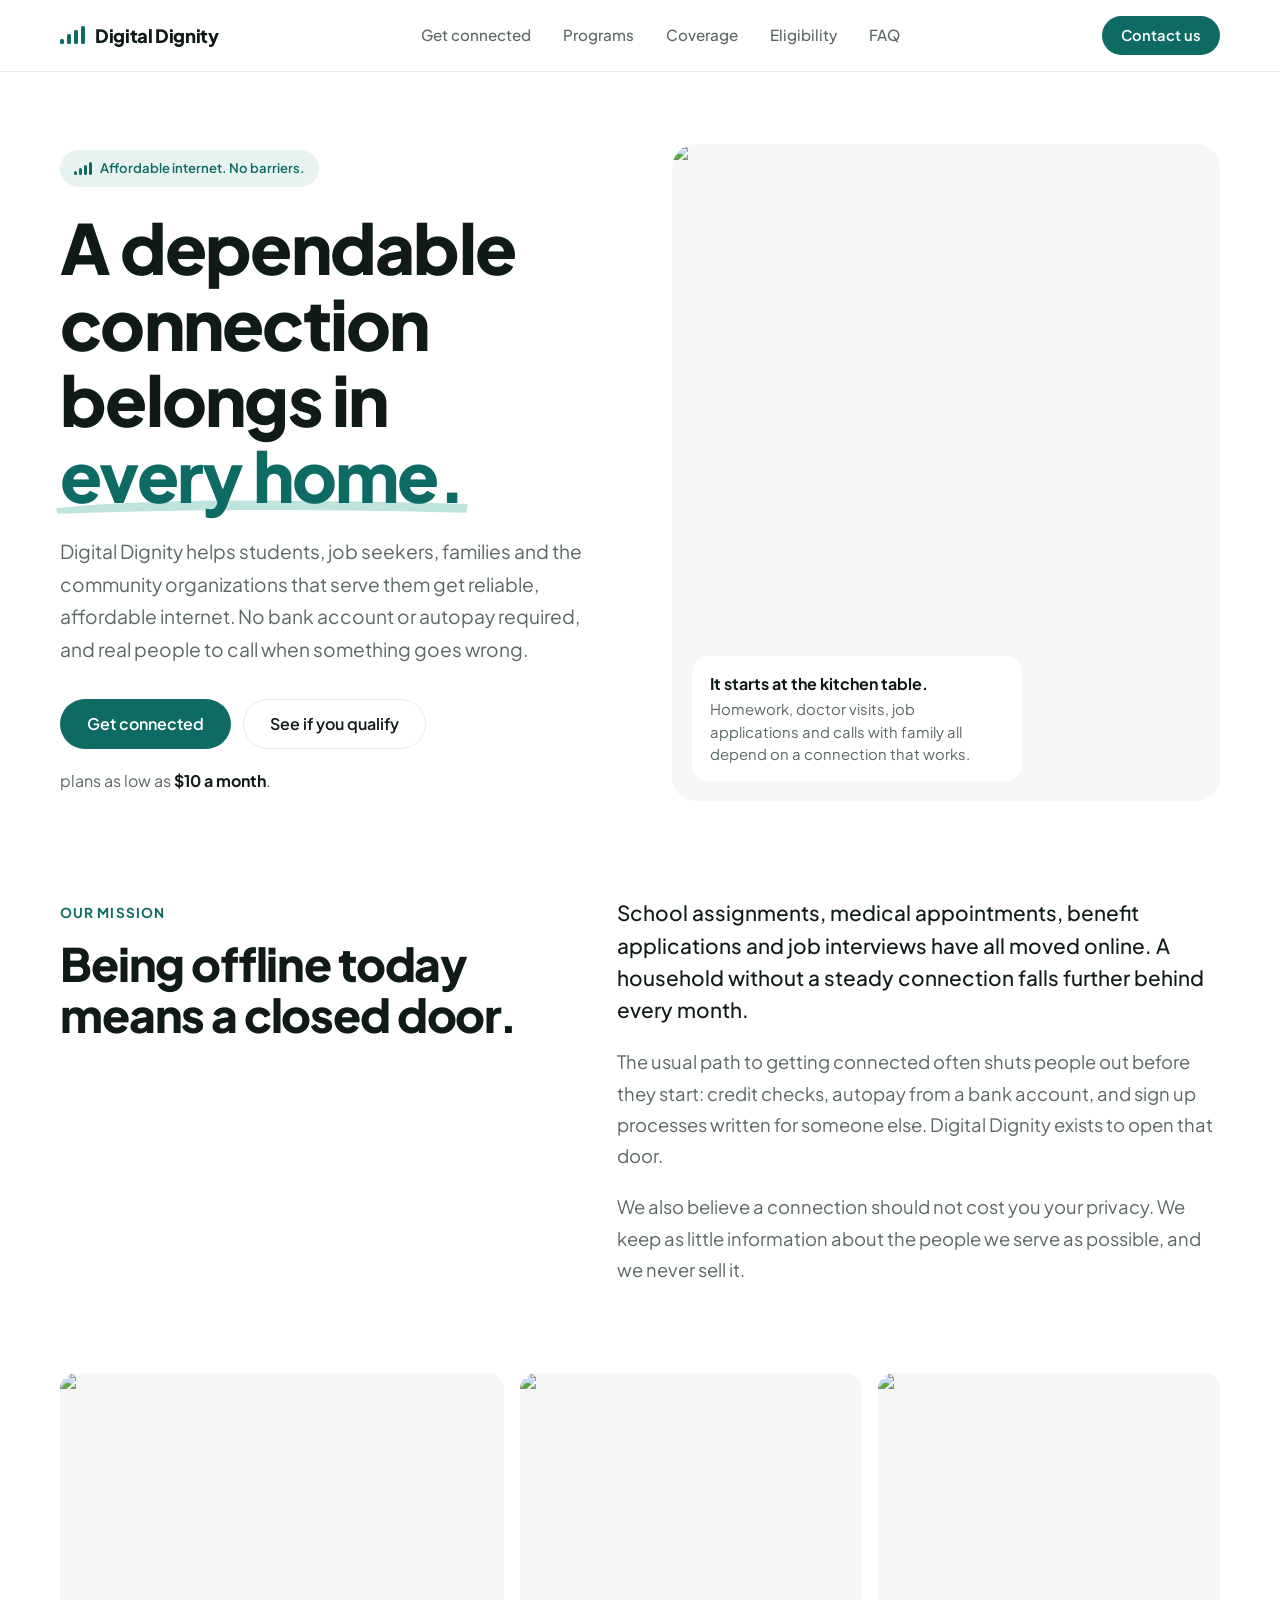
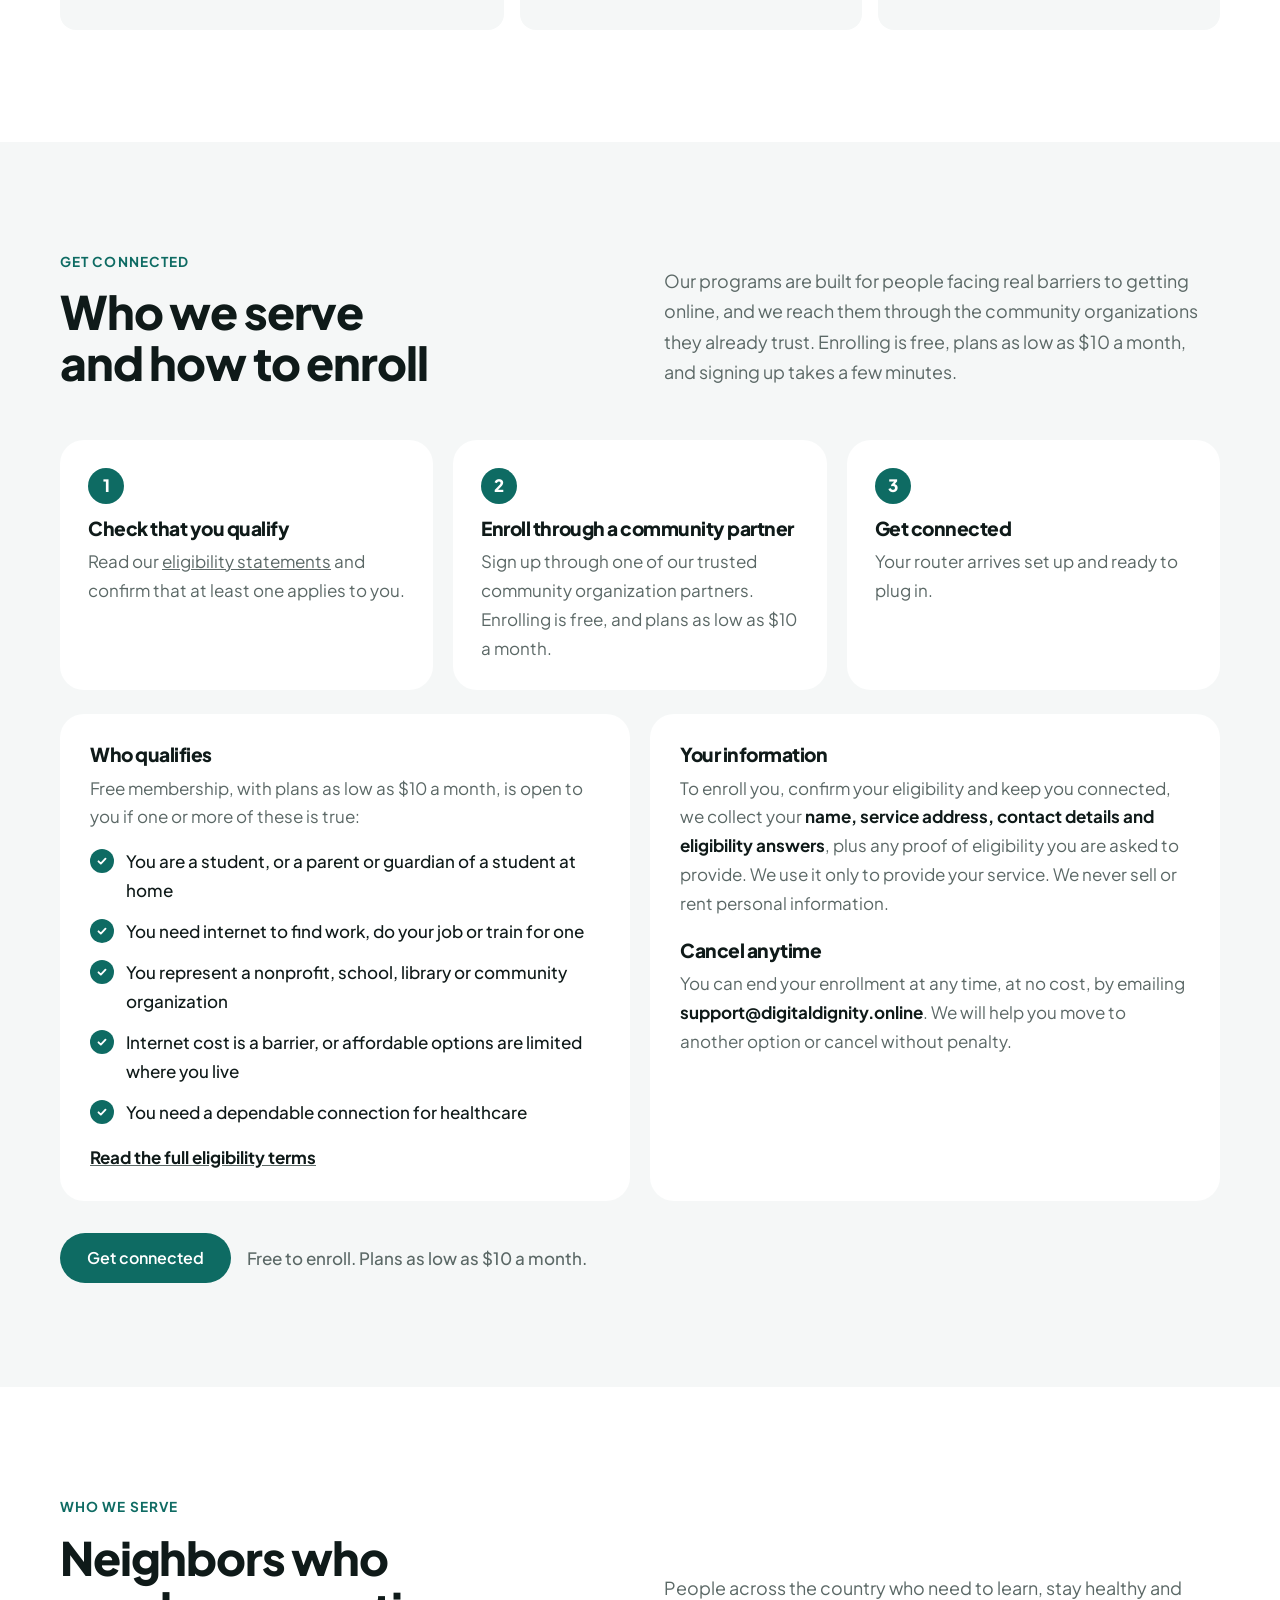
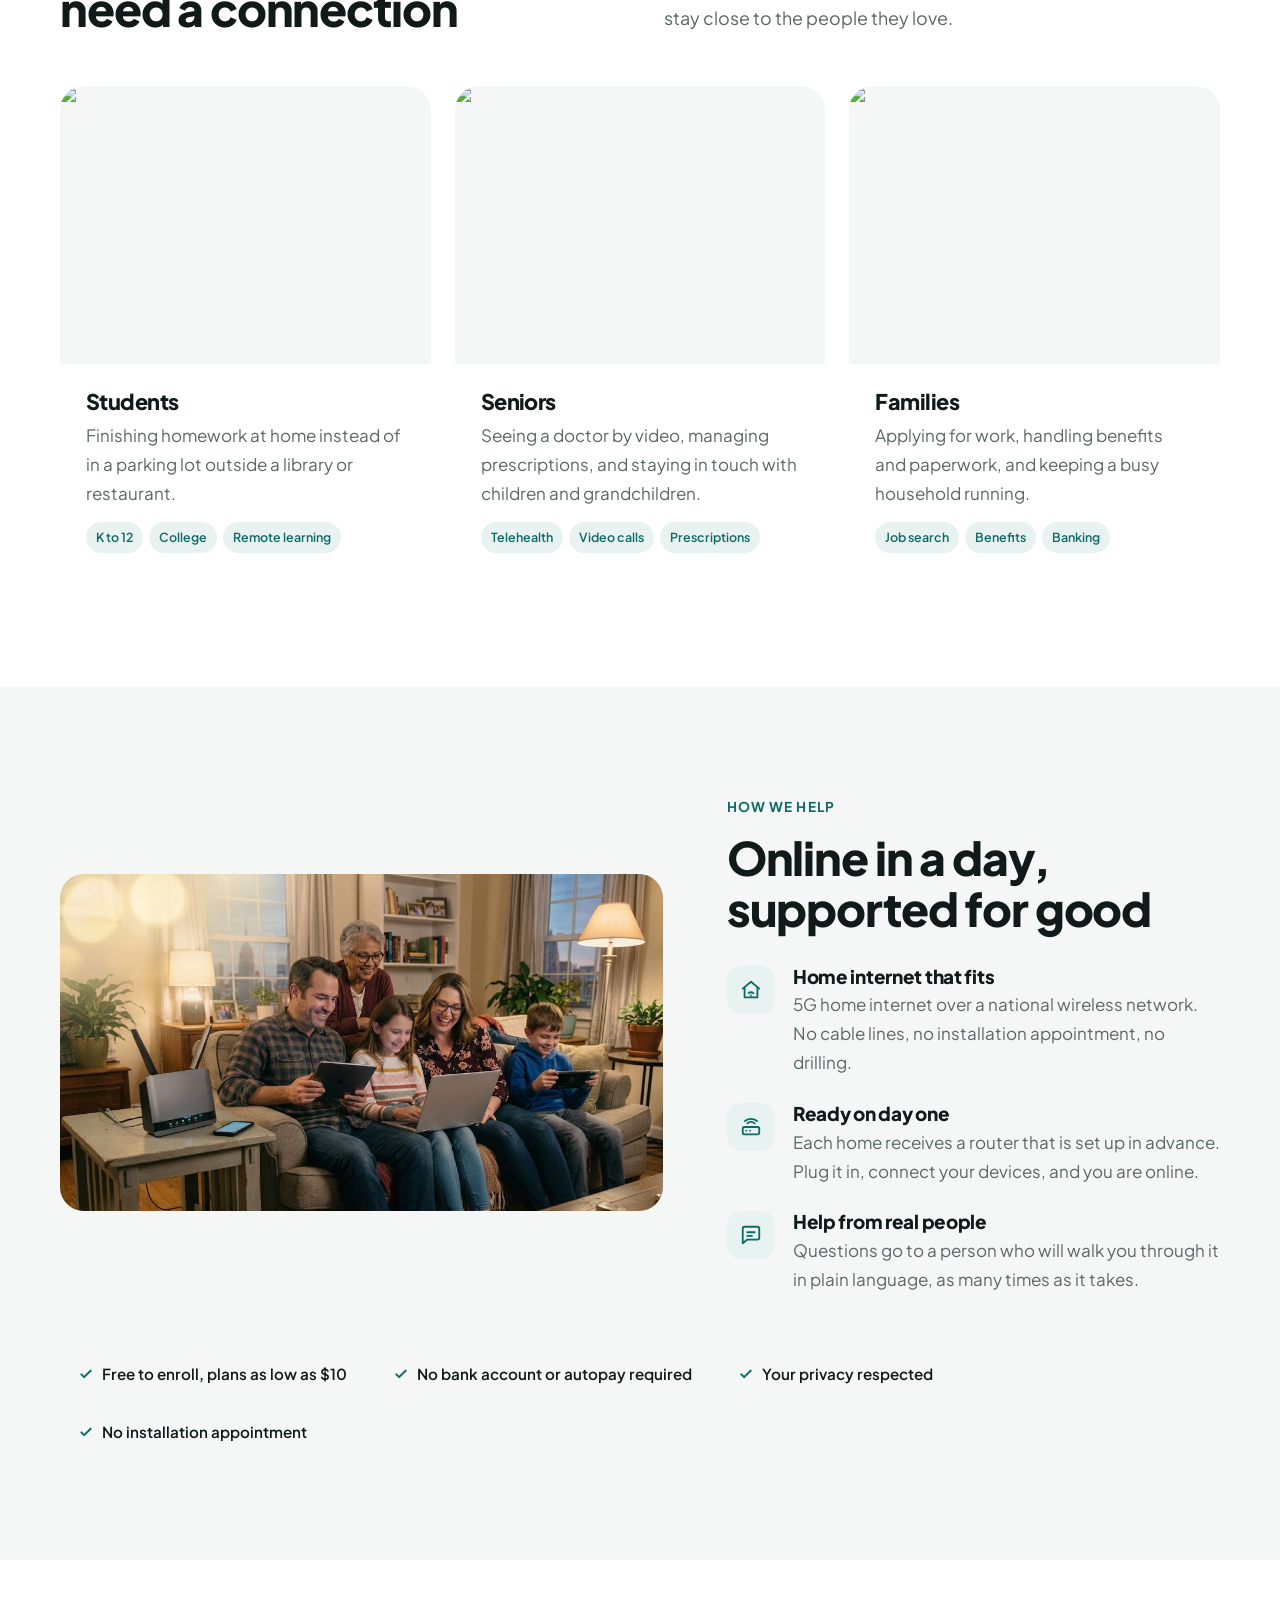
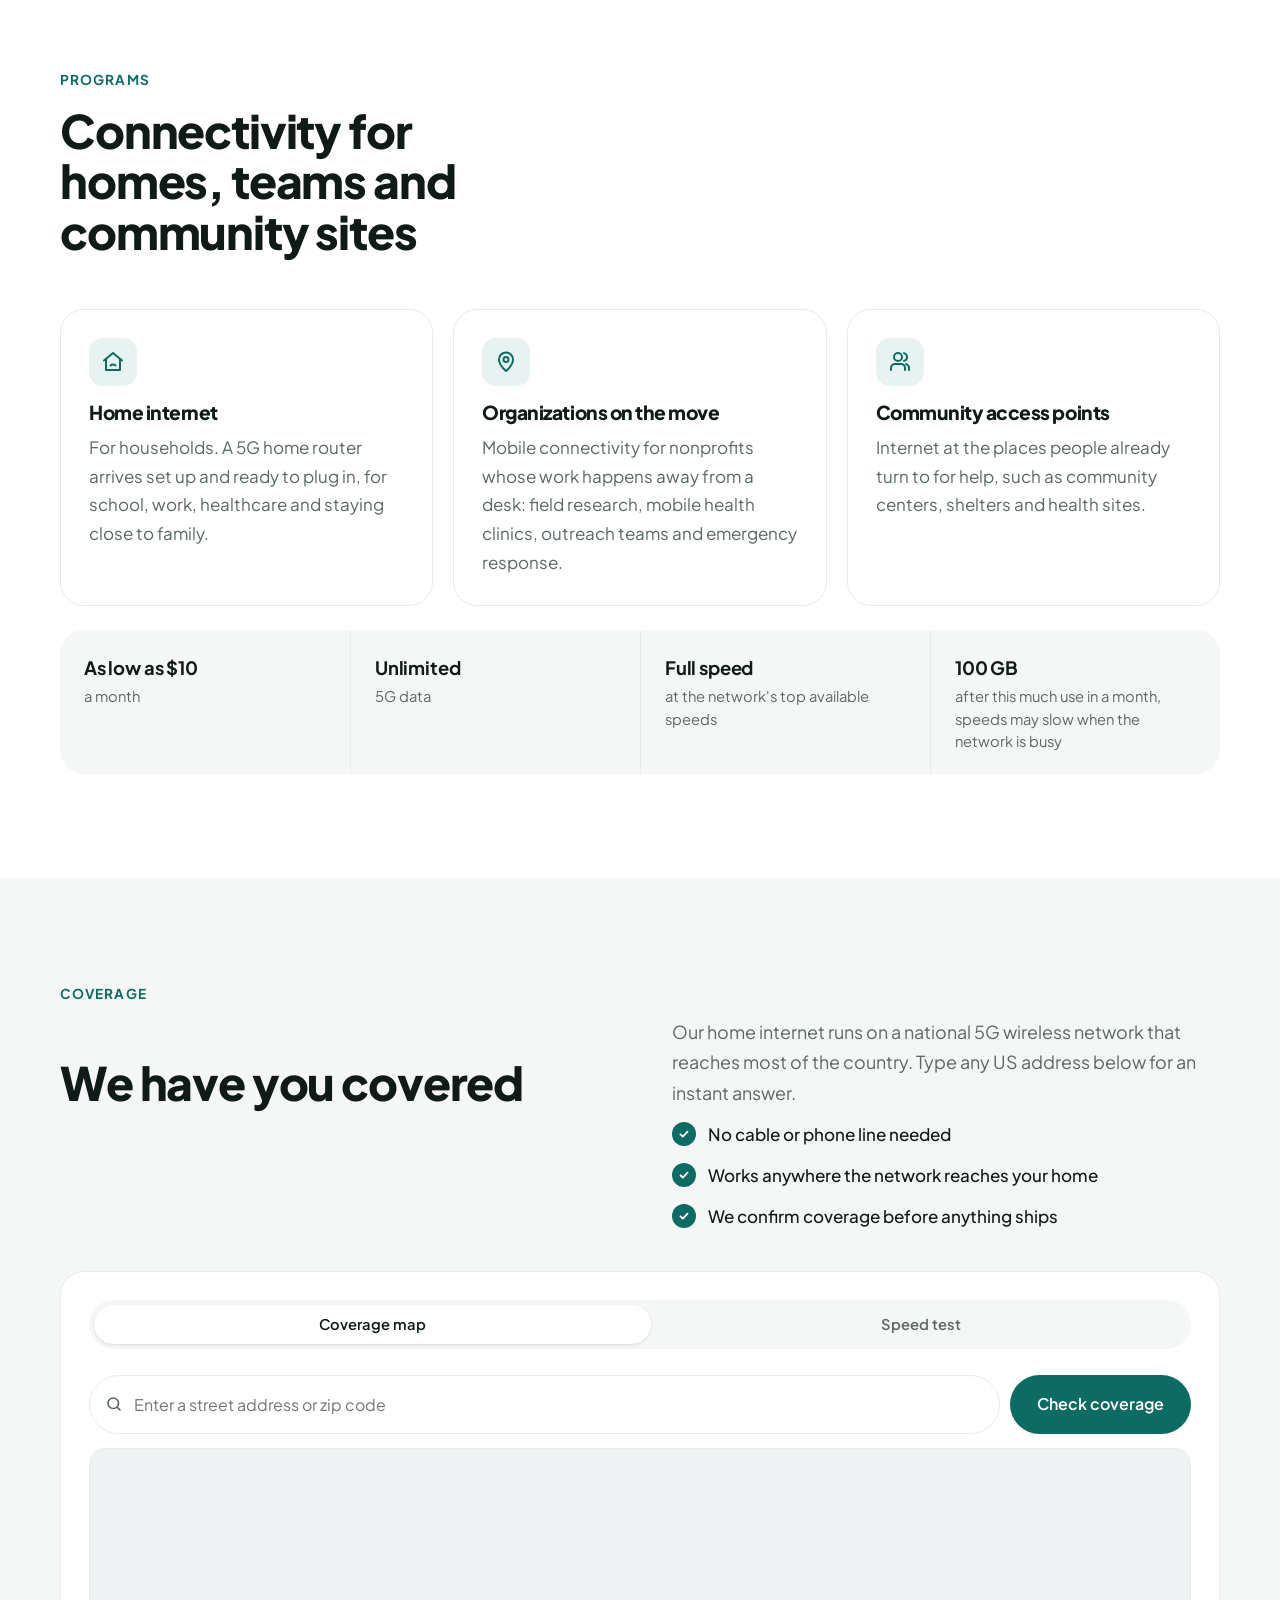
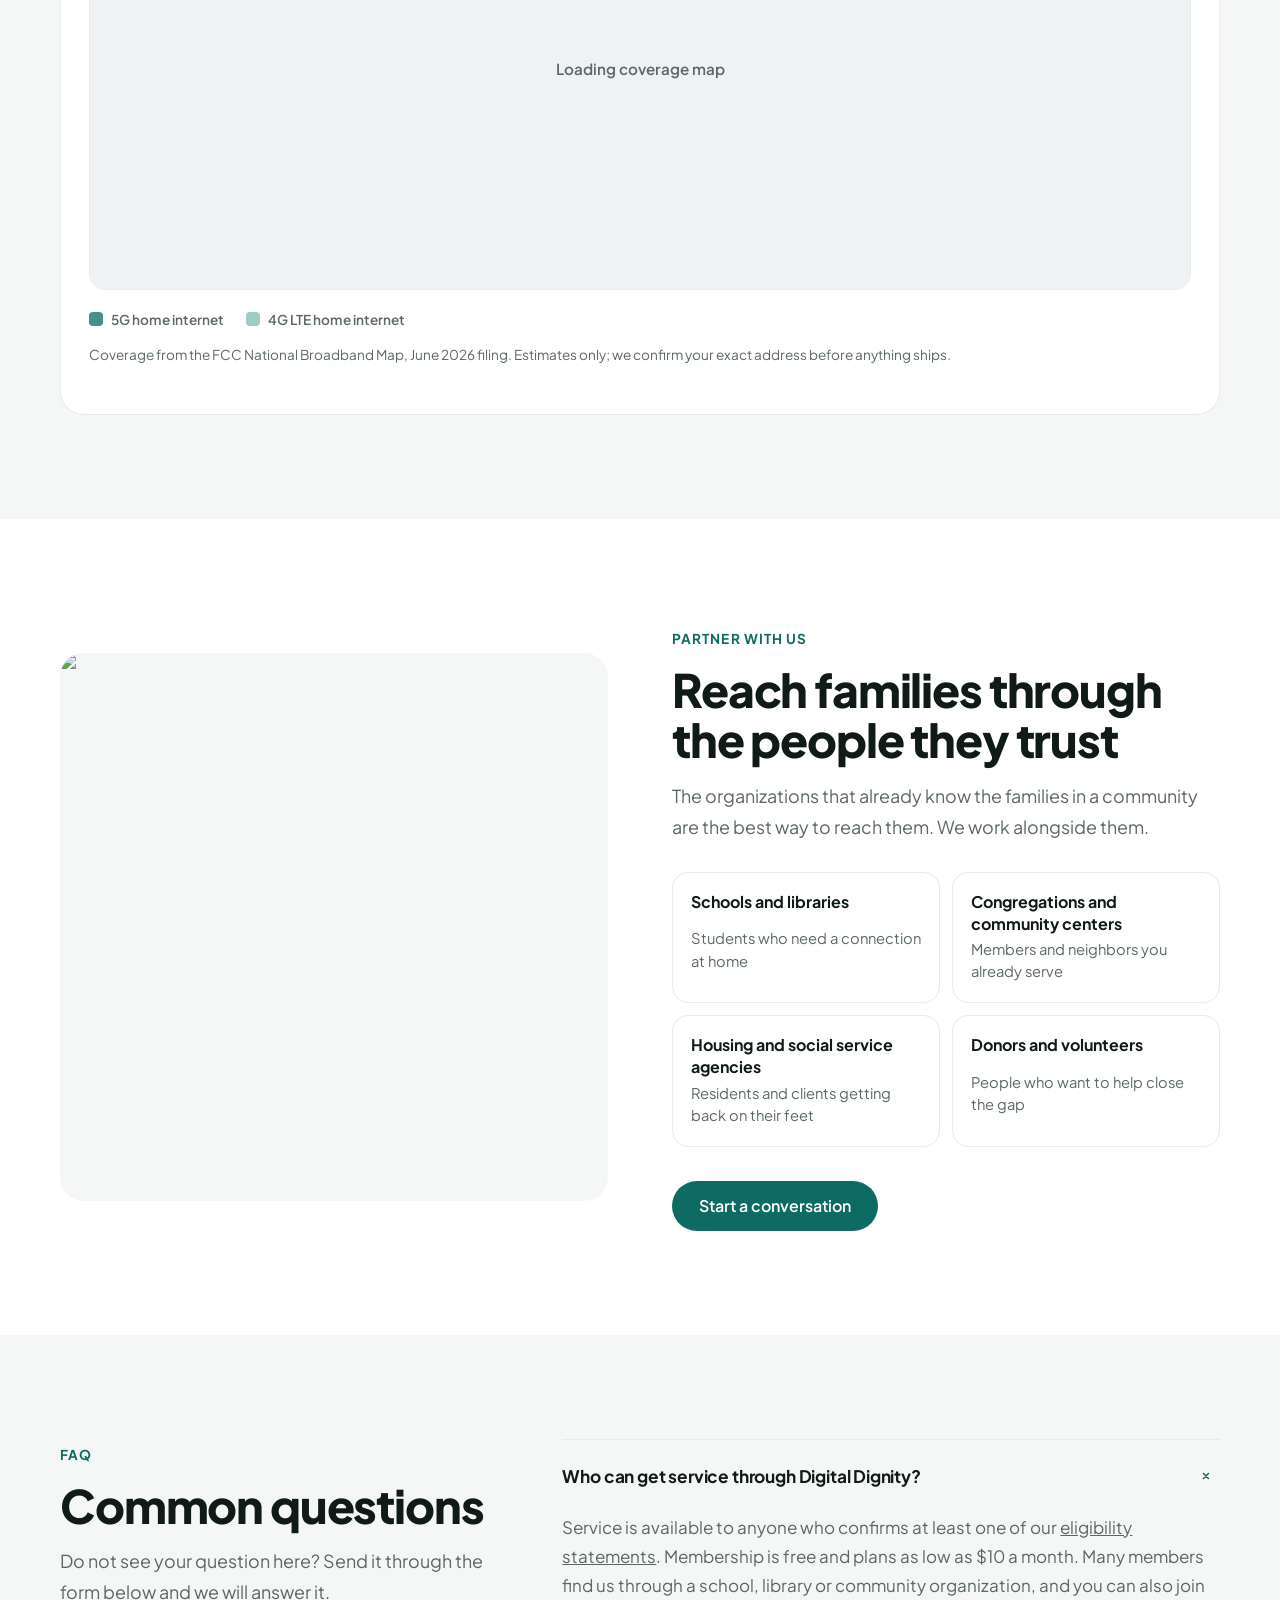
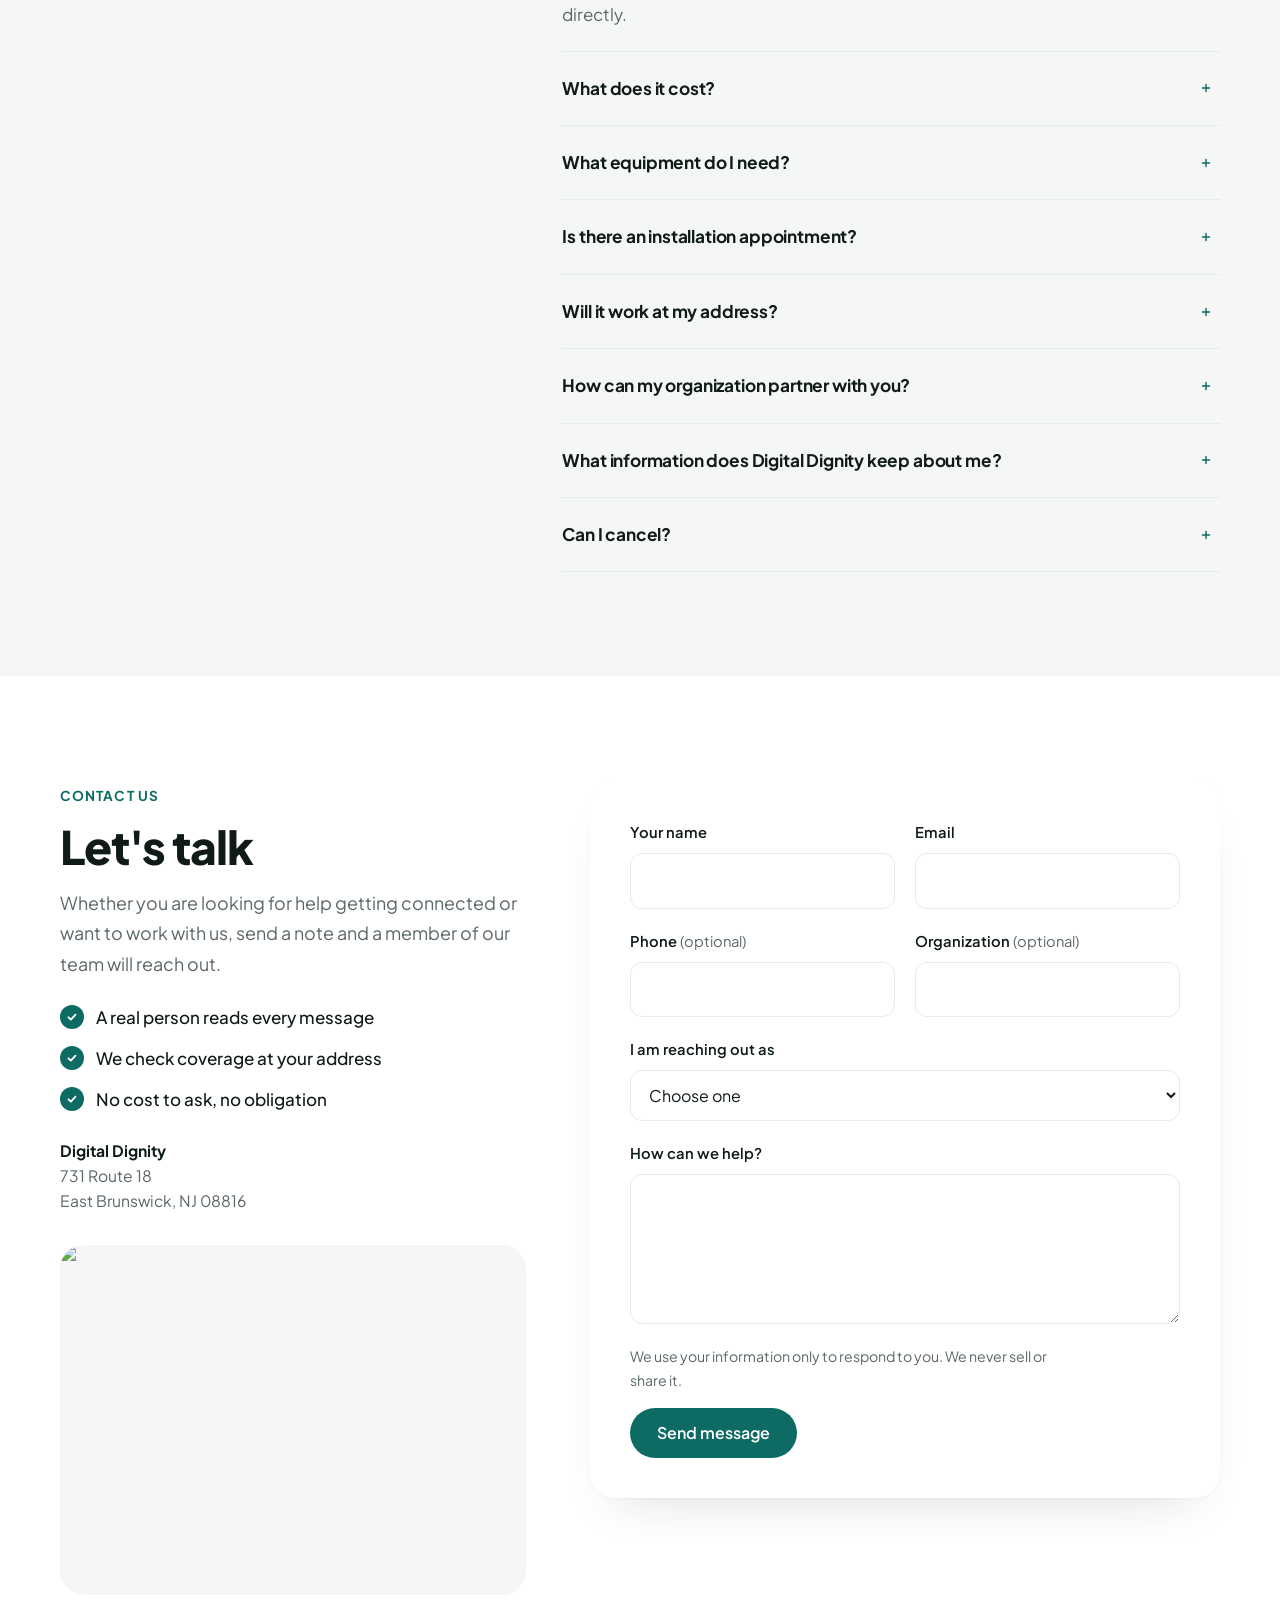
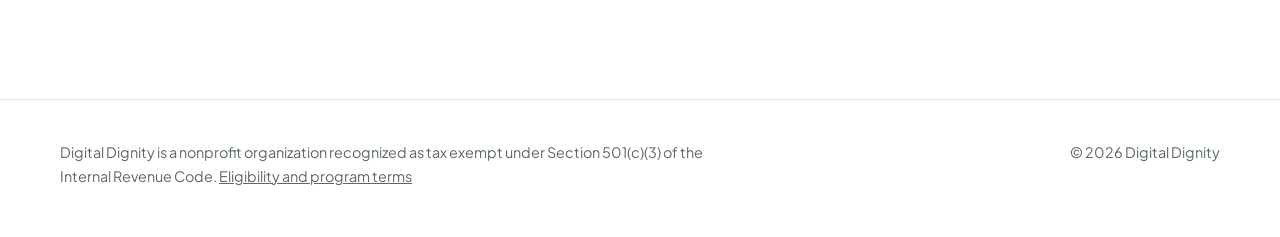
==== index.html @ 11c97215 "Price wording: as low as $10 a month Co-Authored-By: Claude Opus 5.5 <noreply@anthropic.com> Claude-" ====
<!doctype html>
<html lang="en">
<head>
<meta charset="utf-8">
<meta name="viewport" content="width=device-width, initial-scale=1, viewport-fit=cover">
<title>Digital Dignity</title>
<meta name="description" content="Digital Dignity is a nonprofit helping students, families, seniors and community organizations across the country get reliable, affordable internet.">
<meta property="og:title" content="Digital Dignity">
<meta property="og:description" content="A dependable connection belongs in every home.">
<meta property="og:type" content="website">
<meta property="og:url" content="https://digitaldignity.online/">
<meta property="og:image" content="https://images.unsplash.com/photo-1758687126499-9ff30d1c5762?w=1200&h=630&q=70&auto=format&fit=crop">
<meta name="theme-color" content="#ffffff">
<link rel="icon" href="data:image/svg+xml,%3Csvg xmlns='http://www.w3.org/2000/svg' viewBox='0 0 32 32'%3E%3Crect width='32' height='32' rx='8' fill='%230e6b63'/%3E%3Crect x='7' y='19' width='3.5' height='6' rx='1' fill='%23fff'/%3E%3Crect x='12.5' y='15' width='3.5' height='10' rx='1' fill='%23fff'/%3E%3Crect x='18' y='11' width='3.5' height='14' rx='1' fill='%23fff'/%3E%3Crect x='23.5' y='7' width='3.5' height='18' rx='1' fill='%23fff'/%3E%3C/svg%3E">
<link rel="preconnect" href="https://fonts.googleapis.com">
<link rel="preconnect" href="https://fonts.gstatic.com" crossorigin>
<link rel="stylesheet" href="https://fonts.googleapis.com/css2?family=Plus+Jakarta+Sans:wght@400;500;600;700;800&display=swap">
<link rel="stylesheet" href="https://cdnjs.cloudflare.com/ajax/libs/maplibre-gl/4.7.1/maplibre-gl.min.css">
<link rel="stylesheet" href="site.css?v=2">
</head>
<body>

<header class="site-header">
  <div class="wrap nav">
    <a class="brand" href="#top" aria-label="Digital Dignity home">
      <span class="bars" aria-hidden="true"><i></i><i></i><i></i><i></i></span>
      Digital Dignity
    </a>
    <ul>
      <li><a href="#membership">Get connected</a></li>
      <li><a href="#programs">Programs</a></li>
      <li><a href="#coverage">Coverage</a></li>
            <li><a href="eligibility.html">Eligibility</a></li>
      <li><a href="#faq">FAQ</a></li>
    </ul>
    <a class="btn btn-primary btn-sm" href="#contact">Contact us</a>
  </div>
</header>

<main id="top">
  <section class="hero">
    <div class="wrap hero-grid">
      <div>
        <span class="eyebrow"><span class="bars" aria-hidden="true"><i></i><i></i><i></i><i></i></span>Affordable internet. No barriers.</span>
        <h1>A dependable connection belongs in <span class="mark">every home.</span></h1>
        <p class="lede">Digital Dignity helps students, job seekers, families and the community organizations that serve them get reliable, affordable internet. No bank account or autopay required, and real people to call when something goes wrong.</p>
        <div class="actions">
          <a class="btn btn-primary" href="#contact" data-reason="join">Get connected</a>
          <a class="btn btn-ghost" href="eligibility.html">See if you qualify</a>
        </div>
        <p class="price-note">plans as low as <strong>$10 a month</strong>.</p>
      </div>
      <figure class="hero-photo" style="margin:0">
        <img src="https://images.unsplash.com/photo-1758687126499-9ff30d1c5762?w=1100&q=75&auto=format&fit=crop" alt="A father and his son learning together on a laptop at home" width="1100" height="1320" fetchpriority="high">
        <figcaption class="hero-tag"><strong>It starts at the kitchen table.</strong>Homework, doctor visits, job applications and calls with family all depend on a connection that works.</figcaption>
      </figure>
    </div>
  </section>

  <section class="section" id="mission" style="padding-top:48px">
    <div class="wrap mission-grid">
      <div>
        <span class="kicker">Our mission</span>
        <h2>Being offline today means a closed door.</h2>
      </div>
      <div class="mission-body">
        <p>School assignments, medical appointments, benefit applications and job interviews have all moved online. A household without a steady connection falls further behind every month.</p>
        <p>The usual path to getting connected often shuts people out before they start: credit checks, autopay from a bank account, and sign up processes written for someone else. Digital Dignity exists to open that door.</p>
        <p>We also believe a connection should not cost you your privacy. We keep as little information about the people we serve as possible, and we never sell it.</p>
      </div>
    </div>
    <div class="wrap">
      <div class="strip" style="margin-top:64px">
        <img src="https://images.unsplash.com/photo-1758612898464-06a3fec97767?w=1100&q=72&auto=format&fit=crop" alt="A grandfather helping his grandson with homework at a desk" loading="lazy" width="1100" height="825">
        <img src="https://images.unsplash.com/photo-1675179180217-0688a424b1ce?w=800&q=72&auto=format&fit=crop" alt="Two older men looking at a laptop together" loading="lazy" width="800" height="600">
        <img src="https://images.unsplash.com/photo-1664382951070-70a6e4ef8ed0?w=800&q=72&auto=format&fit=crop" alt="A volunteer pointing to information for a woman at a community center" loading="lazy" width="800" height="600">
      </div>
    </div>
  </section>

  <section class="section soft" id="membership">
    <div class="wrap">
      <div class="section-head">
        <div>
          <span class="kicker">Get connected</span>
          <h2>Who we serve and how to enroll</h2>
        </div>
        <p>Our programs are built for people facing real barriers to getting online, and we reach them through the community organizations they already trust. Enrolling is free, plans as low as $10 a month, and signing up takes a few minutes.</p>
      </div>
      <ol class="join-steps">
        <li><span class="num">1</span><h3>Check that you qualify</h3><p>Read our <a href="eligibility.html">eligibility statements</a> and confirm that at least one applies to you.</p></li>
        <li><span class="num">2</span><h3>Enroll through a community partner</h3><p>Sign up through one of our trusted community organization partners. Enrolling is free, and plans as low as $10 a month.</p></li>
        <li><span class="num">3</span><h3>Get connected</h3><p>Your router arrives set up and ready to plug in.</p></li>
      </ol>
      <div class="member-grid">
        <div class="member-card">
          <h3>Who qualifies</h3>
          <p>Free membership, with plans as low as $10 a month, is open to you if one or more of these is true:</p>
          <ul class="checks">
            <li>You are a student, or a parent or guardian of a student at home</li>
            <li>You need internet to find work, do your job or train for one</li>
            <li>You represent a nonprofit, school, library or community organization</li>
            <li>Internet cost is a barrier, or affordable options are limited where you live</li>
            <li>You need a dependable connection for healthcare</li>
          </ul>
          <p style="margin-top:16px"><a href="eligibility.html"><strong>Read the full eligibility terms</strong></a></p>
        </div>
        <div class="member-card">
          <h3>Your information</h3>
          <p>To enroll you, confirm your eligibility and keep you connected, we collect your <strong>name, service address, contact details and eligibility answers</strong>, plus any proof of eligibility you are asked to provide. We use it only to provide your service. We never sell or rent personal information.</p>
          <h3 style="margin-top:22px">Cancel anytime</h3>
          <p>You can end your enrollment at any time, at no cost, by emailing <strong class="copyable">support@digitaldignity.online</strong>. We will help you move to another option or cancel without penalty.</p>
        </div>
      </div>
      <div class="member-cta"><a class="btn btn-primary" href="#contact" data-reason="join">Get connected</a><span>Free to enroll. Plans as low as $10 a month.</span></div>
    </div>
  </section>

  <section class="section" id="who">
    <div class="wrap">
      <div class="section-head">
        <div>
          <span class="kicker">Who we serve</span>
          <h2>Neighbors who need a connection</h2>
        </div>
        <p>People across the country who need to learn, stay healthy and stay close to the people they love.</p>
      </div>
      <div class="people">
        <article class="person">
          <img src="https://images.unsplash.com/photo-1597933471507-1ca5765185d8?w=900&q=72&auto=format&fit=crop" alt="A boy doing schoolwork on a laptop" loading="lazy" width="900" height="675">
          <div class="person-body">
            <h3>Students</h3>
            <p>Finishing homework at home instead of in a parking lot outside a library or restaurant.</p>
            <div class="tags"><span>K to 12</span><span>College</span><span>Remote learning</span></div>
          </div>
        </article>
        <article class="person">
          <img src="https://images.unsplash.com/photo-1706806593440-53c9dab6d39f?w=900&q=72&auto=format&fit=crop" alt="An older couple sitting on a couch looking at a tablet together" loading="lazy" width="900" height="675">
          <div class="person-body">
            <h3>Seniors</h3>
            <p>Seeing a doctor by video, managing prescriptions, and staying in touch with children and grandchildren.</p>
            <div class="tags"><span>Telehealth</span><span>Video calls</span><span>Prescriptions</span></div>
          </div>
        </article>
        <article class="person">
          <img src="https://images.unsplash.com/photo-1758598738330-77e8451b5fbf?w=900&q=72&auto=format&fit=crop" alt="A mother and her young daughter on a couch with a laptop" loading="lazy" width="900" height="675">
          <div class="person-body">
            <h3>Families</h3>
            <p>Applying for work, handling benefits and paperwork, and keeping a busy household running.</p>
            <div class="tags"><span>Job search</span><span>Benefits</span><span>Banking</span></div>
          </div>
        </article>
      </div>
    </div>
  </section>

  <section class="section soft" id="how">
    <div class="wrap how-grid">
      <div class="how-photo">
        <img src="images/family-home-internet.jpg" alt="Three generations of a family on a couch using laptops, a tablet and a phone, with a home internet router on the side table" width="1024" height="572" loading="lazy">
      </div>
      <div>
        <span class="kicker">How we help</span>
        <h2>Online in a day, supported for good</h2>
        <ul class="features">
          <li>
            <span class="icon" aria-hidden="true"><svg width="22" height="22" viewBox="0 0 24 24" fill="none" stroke="currentColor" stroke-width="2" stroke-linecap="round" stroke-linejoin="round"><path d="M3 10.5 12 3l9 7.5"/><path d="M5 9.5V20h14V9.5"/><path d="M9.5 15.5a3.5 3.5 0 0 1 5 0"/><path d="M12 18h.01"/></svg></span>
            <div><h3>Home internet that fits</h3><p>5G home internet over a national wireless network. No cable lines, no installation appointment, no drilling.</p></div>
          </li>
          <li>
            <span class="icon" aria-hidden="true"><svg width="22" height="22" viewBox="0 0 24 24" fill="none" stroke="currentColor" stroke-width="2" stroke-linecap="round" stroke-linejoin="round"><rect x="3" y="12" width="18" height="8" rx="2"/><path d="M7 16h.01M11 16h.01"/><path d="M8 8a6 6 0 0 1 8 0"/><path d="M5.5 5.5a10 10 0 0 1 13 0"/></svg></span>
            <div><h3>Ready on day one</h3><p>Each home receives a router that is set up in advance. Plug it in, connect your devices, and you are online.</p></div>
          </li>
          <li>
            <span class="icon" aria-hidden="true"><svg width="22" height="22" viewBox="0 0 24 24" fill="none" stroke="currentColor" stroke-width="2" stroke-linecap="round" stroke-linejoin="round"><path d="M21 15a2 2 0 0 1-2 2H8l-5 4V5a2 2 0 0 1 2-2h14a2 2 0 0 1 2 2z"/><path d="M8 9h8M8 13h5"/></svg></span>
            <div><h3>Help from real people</h3><p>Questions go to a person who will walk you through it in plain language, as many times as it takes.</p></div>
          </li>
        </ul>
      </div>
    </div>
    <div class="wrap">
      <div class="promises" aria-label="Our commitments">
        <span class="promise"><svg width="16" height="16" viewBox="0 0 24 24" fill="none" aria-hidden="true"><path d="M5 12.5l4.2 4.2L19 7" stroke="currentColor" stroke-width="3" stroke-linecap="round" stroke-linejoin="round"/></svg>Free to enroll, plans as low as $10</span>
        <span class="promise"><svg width="16" height="16" viewBox="0 0 24 24" fill="none" aria-hidden="true"><path d="M5 12.5l4.2 4.2L19 7" stroke="currentColor" stroke-width="3" stroke-linecap="round" stroke-linejoin="round"/></svg>No bank account or autopay required</span>
        <span class="promise"><svg width="16" height="16" viewBox="0 0 24 24" fill="none" aria-hidden="true"><path d="M5 12.5l4.2 4.2L19 7" stroke="currentColor" stroke-width="3" stroke-linecap="round" stroke-linejoin="round"/></svg>Your privacy respected</span>
        <span class="promise"><svg width="16" height="16" viewBox="0 0 24 24" fill="none" aria-hidden="true"><path d="M5 12.5l4.2 4.2L19 7" stroke="currentColor" stroke-width="3" stroke-linecap="round" stroke-linejoin="round"/></svg>No installation appointment</span>
      </div>
    </div>
  </section>

  <section class="section" id="programs">
    <div class="wrap">
      <div class="section-head">
        <div>
          <span class="kicker">Programs</span>
          <h2>Connectivity for homes, teams and community sites</h2>
        </div>
      </div>
      <div class="programs">
        <article class="program">
          <span class="icon" aria-hidden="true"><svg width="24" height="24" viewBox="0 0 24 24" fill="none" stroke="currentColor" stroke-width="2" stroke-linecap="round" stroke-linejoin="round"><path d="M3 10.5 12 3l9 7.5"/><path d="M5 9.5V20h14V9.5"/><path d="M9.5 15.5a3.5 3.5 0 0 1 5 0"/></svg></span>
          <h3>Home internet</h3>
          <p>For households. A 5G home router arrives set up and ready to plug in, for school, work, healthcare and staying close to family.</p>
        </article>
        <article class="program">
          <span class="icon" aria-hidden="true"><svg width="24" height="24" viewBox="0 0 24 24" fill="none" stroke="currentColor" stroke-width="2" stroke-linecap="round" stroke-linejoin="round"><path d="M12 21s-7-6.2-7-11.5a7 7 0 0 1 14 0C19 14.8 12 21 12 21z"/><circle cx="12" cy="9.5" r="2.5"/></svg></span>
          <h3>Organizations on the move</h3>
          <p>Mobile connectivity for nonprofits whose work happens away from a desk: field research, mobile health clinics, outreach teams and emergency response.</p>
        </article>
        <article class="program">
          <span class="icon" aria-hidden="true"><svg width="24" height="24" viewBox="0 0 24 24" fill="none" stroke="currentColor" stroke-width="2" stroke-linecap="round" stroke-linejoin="round"><path d="M17 20v-2a4 4 0 0 0-4-4H7a4 4 0 0 0-4 4v2"/><circle cx="10" cy="7" r="4"/><path d="M21 20v-2a4 4 0 0 0-3-3.87M16 3.13a4 4 0 0 1 0 7.75"/></svg></span>
          <h3>Community access points</h3>
          <p>Internet at the places people already turn to for help, such as community centers, shelters and health sites.</p>
        </article>
      </div>
      <ul class="specs" aria-label="Plan details">
        <li><strong>As low as $10</strong><span>a month</span></li>
        <li><strong>Unlimited</strong><span>5G data</span></li>
        <li><strong>Full speed</strong><span>at the network's top available speeds</span></li>
        <li><strong>100 GB</strong><span>after this much use in a month, speeds may slow when the network is busy</span></li>
              </ul>
    </div>
  </section>

  <section class="section soft" id="coverage">
    <div class="wrap coverage">
      <div class="coverage-copy">
        <span class="kicker">Coverage</span>
        <h2>We have you covered</h2>
        <p>Our home internet runs on a national 5G wireless network that reaches most of the country. Type any US address below for an instant answer.</p>
        <ul class="checks">
          <li>No cable or phone line needed</li>
          <li>Works anywhere the network reaches your home</li>
          <li>We confirm coverage before anything ships</li>
        </ul>
      </div>
      <div class="cov-card">
        <div class="cov-tabs" role="tablist" aria-label="Coverage tools">
          <button id="tab-map" role="tab" aria-selected="true" aria-controls="panel-map">Coverage map</button>
          <button id="tab-speed" role="tab" aria-selected="false" aria-controls="panel-speed" tabindex="-1">Speed test</button>
        </div>
        <div class="cov-panel cov-map" id="panel-map" role="tabpanel" aria-labelledby="tab-map">
          <form class="cov-search" id="cov-search" role="search">
            <label class="sr-only" for="cov-q">Street address or zip code</label>
            <svg class="cov-search-icon" width="18" height="18" viewBox="0 0 24 24" fill="none" stroke="currentColor" stroke-width="2.2" stroke-linecap="round" aria-hidden="true"><circle cx="11" cy="11" r="7"/><path d="m20 20-3.5-3.5"/></svg>
            <input id="cov-q" name="q" type="text" placeholder="Enter a street address or zip code" autocomplete="street-address">
            <button class="btn btn-primary" type="submit" id="cov-go">Check coverage</button>
          </form>
          <div class="cov-result" id="cov-result" role="status" aria-live="polite" hidden></div>
          <div class="cov-mapbox">
            <div id="cov-map" aria-label="Interactive 5G coverage map of the United States"></div>
            <div class="cov-loading" id="cov-loading">Loading coverage map</div>
          </div>
          <div class="map-foot">
            <span class="legend"><i></i>5G home internet <i class="lte"></i>4G LTE home internet</span>
            <p class="cov-source">Coverage from the FCC National Broadband Map, June 2026 filing. Estimates only; we confirm your exact address before anything ships.</p>
          </div>
        </div>
        <div class="cov-panel" id="panel-speed" role="tabpanel" aria-labelledby="tab-speed" hidden>
          <span class="icon" aria-hidden="true"><svg width="30" height="30" viewBox="0 0 24 24" fill="none" stroke="currentColor" stroke-width="1.8" stroke-linecap="round" stroke-linejoin="round"><path d="M4 16a8 8 0 1 1 16 0"/><path d="m12 16 4-5"/><circle cx="12" cy="16" r="1.2"/></svg></span>
          <div><h3>Speed test</h3><p>Test the connection you have today, so we can show you what changes with ours.</p><a class="btn btn-primary" href="https://www.speedtest.net/" target="_blank" rel="noopener">Run a test</a></div>
        </div>
      </div>
    </div>
  </section>

  <section class="section" id="partner">
    <div class="wrap partner-grid">
      <img src="https://images.unsplash.com/photo-1664382953647-5c6c76dd63b9?w=1100&q=72&auto=format&fit=crop" alt="A woman helping another woman on a laptop at a community center" loading="lazy" width="1100" height="1100">
      <div class="partner-copy">
        <span class="kicker">Partner with us</span>
        <h2>Reach families through the people they trust</h2>
        <p>The organizations that already know the families in a community are the best way to reach them. We work alongside them.</p>
        <ul class="partner-list">
          <li><strong>Schools and libraries</strong><span>Students who need a connection at home</span></li>
          <li><strong>Congregations and community centers</strong><span>Members and neighbors you already serve</span></li>
          <li><strong>Housing and social service agencies</strong><span>Residents and clients getting back on their feet</span></li>
          <li><strong>Donors and volunteers</strong><span>People who want to help close the gap</span></li>
        </ul>
        <a class="btn btn-primary" href="#contact">Start a conversation</a>
      </div>
    </div>
  </section>

  <section class="section soft" id="faq">
    <div class="wrap faq-grid">
      <div>
        <span class="kicker">FAQ</span>
        <h2>Common questions</h2>
        <p>Do not see your question here? Send it through the form below and we will answer it.</p>
      </div>
      <div class="faq">
        <details open><summary>Who can get service through Digital Dignity?</summary><p>Service is available to anyone who confirms at least one of our <a href="eligibility.html">eligibility statements</a>. Membership is free and plans as low as $10 a month. Many members find us through a school, library or community organization, and you can also join directly.</p></details>
        <details><summary>What does it cost?</summary><p>Enrolling is free. plans as low as $10 a month, and you do not need a bank account or autopay to sign up.</p></details>
        <details><summary>What equipment do I need?</summary><p>Just your own phones, tablets or computers. We provide a home internet router that is set up before it reaches you. Plug it in and connect your devices.</p></details>
        <details><summary>Is there an installation appointment?</summary><p>No. Service runs over a 5G wireless network, so there are no cables to run and no technician visit.</p></details>
        <details><summary>Will it work at my address?</summary><p>Use the coverage map above for a quick check. Before anything ships, we confirm coverage at your exact address.</p></details>
        <details><summary>How can my organization partner with you?</summary><p>Schools, libraries, congregations, community centers and social service agencies can refer the families they serve. Choose your organization type in the form below and we will set up a call.</p></details>
        <details><summary>What information does Digital Dignity keep about me?</summary><p>What we need to enroll you, confirm your eligibility and provide service: your name, service address, contact details, the eligibility statements you selected, and any proof of eligibility you are asked to provide. We use it only to provide your service, keep proof documents only as long as needed, and never sell or rent it.</p></details>
        <details><summary>Can I cancel?</summary><p>Yes, at any time and at no cost. Email support@digitaldignity.online and we will help you move to another option or cancel without penalty.</p></details>
      </div>
    </div>
  </section>

  <section class="section" id="contact">
    <div class="wrap contact-grid">
      <div class="contact-aside">
        <span class="kicker">Contact us</span>
        <h2>Let's talk</h2>
        <p>Whether you are looking for help getting connected or want to work with us, send a note and a member of our team will reach out.</p>
        <ul class="checks">
          <li>A real person reads every message</li>
          <li>We check coverage at your address</li>
          <li>No cost to ask, no obligation</li>
        </ul>
        <address class="address"><strong>Digital Dignity</strong><br>731 Route 18<br>East Brunswick, NJ 08816</address>
        <img src="https://images.unsplash.com/photo-1706806595131-ebd5758854dd?w=900&q=72&auto=format&fit=crop" alt="A woman sitting on a couch reading on a tablet" loading="lazy" width="900" height="675">
      </div>

      <form id="contact-form" novalidate>
        <div class="row">
          <div class="field">
            <label for="name">Your name</label>
            <input id="name" name="name" type="text" autocomplete="name" required>
          </div>
          <div class="field">
            <label for="email">Email</label>
            <input id="email" name="email" type="email" autocomplete="email" required>
          </div>
        </div>
        <div class="row">
          <div class="field">
            <label for="phone">Phone <span class="opt">(optional)</span></label>
            <input id="phone" name="phone" type="tel" autocomplete="tel">
          </div>
          <div class="field">
            <label for="organization">Organization <span class="opt">(optional)</span></label>
            <input id="organization" name="organization" type="text" autocomplete="organization">
          </div>
        </div>
        <div class="field">
          <label for="reason">I am reaching out as</label>
          <select id="reason" name="reason" required>
            <option value="">Choose one</option>
            <option value="Someone who wants to get connected">Someone who wants to get connected</option>
            <option>Someone already connected through Digital Dignity</option>
            <option>A school or library</option>
            <option>A community or faith organization</option>
            <option>A housing or social service agency</option>
            <option>A donor or volunteer</option>
            <option>Something else</option>
          </select>
        </div>
        <div class="field">
          <label for="message">How can we help?</label>
          <textarea id="message" name="message" required></textarea>
        </div>
        <label class="hp" aria-hidden="true">Leave this empty<input type="checkbox" name="botcheck" tabindex="-1" autocomplete="off"></label>
        <div id="status" class="status" role="status" hidden></div>
        <div class="form-foot">
          <small>We use your information only to respond to you. We never sell or share it.</small>
          <button class="btn btn-primary" id="submit" type="submit">Send message</button>
        </div>
      </form>
    </div>
  </section>
</main>

<footer>
  <div class="wrap foot">
    <p>Digital Dignity is a nonprofit organization recognized as tax exempt under Section 501(c)(3) of the Internal Revenue Code. <a href="eligibility.html">Eligibility and program terms</a></p>
    <p>© <span id="year">2026</span> Digital Dignity</p>
  </div>
</footer>

<script>
// Web3Forms access key (public by design; safe in page source)
const WEB3FORMS_ACCESS_KEY = "b89aaa4d-adb0-45b5-afa8-1cb0b869fc75";

document.getElementById("year").textContent = new Date().getFullYear();

document.addEventListener("click", (e) => {
  const a = e.target.closest('[data-reason="join"]');
  if (a) document.getElementById("reason").value = "Someone who wants to get connected";
});

const tabs = [...document.querySelectorAll('.cov-tabs [role="tab"]')];
function selectTab(tab){
  tabs.forEach(t => {
    const on = t === tab;
    t.setAttribute("aria-selected", on);
    t.tabIndex = on ? 0 : -1;
    document.getElementById(t.getAttribute("aria-controls")).hidden = !on;
  });
}
tabs.forEach((t, i) => {
  t.addEventListener("click", () => selectTab(t));
  t.addEventListener("keydown", e => {
    if (e.key !== "ArrowRight" && e.key !== "ArrowLeft") return;
    const next = tabs[(i + (e.key === "ArrowRight" ? 1 : tabs.length - 1)) % tabs.length];
    selectTab(next); next.focus();
  });
});

const form = document.getElementById("contact-form");
const statusEl = document.getElementById("status");
const submitBtn = document.getElementById("submit");

function showStatus(kind, text){
  statusEl.className = "status " + kind;
  statusEl.textContent = text;
  statusEl.hidden = false;
}

form.addEventListener("submit", async (e) => {
  e.preventDefault();
  statusEl.hidden = true;

  const required = ["name","email","reason","message"];
  for (const id of required){
    const el = document.getElementById(id);
    if (!el.value.trim()){
      showStatus("err", "Please fill in your name, email, who you are, and your message.");
      el.focus();
      return;
    }
  }
  const email = document.getElementById("email");
  if (!email.checkValidity()){
    showStatus("err", "That email address does not look right. Please check it and try again.");
    email.focus();
    return;
  }

  const data = Object.fromEntries(new FormData(form));
  data.access_key = WEB3FORMS_ACCESS_KEY;
  data.subject = "New message from digitaldignity.online: " + data.reason;
  data.from_name = "Digital Dignity website";

  submitBtn.disabled = true;
  submitBtn.textContent = "Sending";
  try{
    const res = await fetch("https://api.web3forms.com/submit", {
      method:"POST",
      headers:{"Content-Type":"application/json","Accept":"application/json"},
      body:JSON.stringify(data)
    });
    const out = await res.json().catch(() => ({}));
    if (res.ok && out.success){
      form.reset();
      showStatus("ok", "Thank you. Your message was sent and a member of our team will reach out.");
    } else {
      showStatus("err", "Your message did not go through. Please try again in a moment.");
    }
  } catch {
    showStatus("err", "We could not reach the server. Check your connection and try again.");
  } finally {
    submitBtn.disabled = false;
    submitBtn.textContent = "Send message";
  }
});
</script>
<script src="https://cdnjs.cloudflare.com/ajax/libs/maplibre-gl/4.7.1/maplibre-gl.min.js" defer></script>
<script src="https://unpkg.com/h3-js@4.1.0/dist/h3-js.umd.js" defer></script>
<script src="coverage.js?v=12" defer></script>
</body>
</html>
---- site.css ----
/* Layout: white and airy. Photo led throughout: split hero, photo strip, photo cards, photo beside steps, light grey contact panel. Teal is the only accent. */
:root{
  --bg:#ffffff;
  --soft:#f5f7f7;
  --ink:#0f1a19;
  --muted:#5b6866;
  --line:#e7ebea;
  --accent:#0e6b63;
  --accent-soft:#e8f3f1;
  --on-accent:#ffffff;
  --error:#b3402e;
  --font:"Plus Jakarta Sans", "Helvetica Neue", Arial, system-ui, sans-serif;
  --wrap:1200px;
  --r-lg:24px;
  --r-md:16px;
  color-scheme:light;
}

*{box-sizing:border-box}
[hidden]{display:none!important}
html{scroll-behavior:smooth}
@media (prefers-reduced-motion: reduce){html{scroll-behavior:auto}*{transition:none!important}}
body{margin:0;background:var(--bg);color:var(--ink);font:400 1.0625rem/1.7 var(--font);-webkit-font-smoothing:antialiased}
img{max-width:100%;height:auto;display:block;color:transparent;background:var(--soft)}
a{color:inherit}
h1,h2,h3{font-family:var(--font);line-height:1.1;margin:0;text-wrap:balance;letter-spacing:-0.025em;font-weight:800}
p{margin:0}
.wrap{max-width:var(--wrap);margin:0 auto;padding-left:max(20px, env(safe-area-inset-left, 0px));padding-right:max(20px, env(safe-area-inset-right, 0px))}
:focus-visible{outline:3px solid var(--accent);outline-offset:3px;border-radius:8px}

.bars{display:inline-flex;align-items:flex-end;gap:3px;height:18px}
.bars i{display:block;width:4px;border-radius:1.5px;background:var(--accent)}
.bars i:nth-child(1){height:30%}.bars i:nth-child(2){height:55%}.bars i:nth-child(3){height:78%}.bars i:nth-child(4){height:100%}

/* header */
.site-header{position:sticky;top:env(safe-area-inset-top, 0px);z-index:20;background:rgba(255,255,255,.88);backdrop-filter:saturate(1.4) blur(12px);border-bottom:1px solid var(--line)}
body::before{content:"";position:fixed;inset:0 0 auto;height:env(safe-area-inset-top, 0px);z-index:21;background:var(--bg)}
.nav{display:flex;align-items:center;justify-content:space-between;gap:16px;padding-block:16px}
.brand{display:flex;align-items:center;gap:10px;text-decoration:none;font-weight:800;font-size:1.15rem;letter-spacing:-0.02em}
.nav ul{display:flex;gap:32px;list-style:none;margin:0;padding:0;font-size:.95rem;font-weight:500}
.nav ul a{text-decoration:none;color:var(--muted);transition:color .15s}
.nav ul a:hover{color:var(--ink)}
@media (max-width: 860px){.nav ul{display:none}}

/* buttons */
.btn{display:inline-flex;align-items:center;justify-content:center;gap:8px;font:600 1rem/1 var(--font);text-decoration:none;padding:16px 26px;border-radius:999px;border:1.5px solid transparent;cursor:pointer;transition:background .15s, border-color .15s, transform .15s}
.btn:hover{transform:translateY(-1px)}
.btn-primary{background:var(--accent);color:var(--on-accent)}
.btn-primary:hover{background:#0b5a53}
.btn-ghost{background:var(--bg);color:var(--ink);border-color:var(--line)}
.btn-ghost:hover{border-color:var(--ink)}
.btn-sm{padding:11px 18px;font-size:.92rem}

.eyebrow{display:inline-flex;align-items:center;gap:8px;padding:7px 14px;border-radius:999px;background:var(--accent-soft);color:var(--accent);font-size:.82rem;font-weight:600}
.eyebrow .bars{height:13px;gap:2px}.eyebrow .bars i{width:3px}

/* hero */
.hero{padding-block:72px 48px}
.hero-grid{display:grid;grid-template-columns:1fr 1fr;gap:64px;align-items:center}
.hero h1{font-size:clamp(2.6rem, 5.4vw, 4.4rem);margin-top:22px}
.hero h1 .mark{position:relative;white-space:nowrap;color:var(--accent);z-index:0}
.hero h1 .mark::after{content:"";position:absolute;left:-2%;right:-2%;bottom:.02em;height:.32em;z-index:-1;border-radius:6px;background:url("data:image/svg+xml,%3Csvg xmlns='http://www.w3.org/2000/svg' viewBox='0 0 300 20' preserveAspectRatio='none'%3E%3Cpath d='M3 13 C 60 5, 140 4, 297 9 L 296 17 C 180 13, 90 14, 4 18 Z' fill='%23bfe3dd'/%3E%3C/svg%3E") center/100% 100% no-repeat}
.hero .lede{font-size:1.2rem;color:var(--muted);max-width:32em;margin-top:22px}
.hero .actions{display:flex;flex-wrap:wrap;gap:12px;margin-top:34px}
.hero-photo{min-width:0;position:relative}
.hero-photo img{width:100%;aspect-ratio:5/6;object-fit:cover;border-radius:var(--r-lg)}
.hero-tag{position:absolute;left:20px;bottom:20px;right:20px;max-width:330px;background:rgba(255,255,255,.94);backdrop-filter:blur(10px);border-radius:var(--r-md);padding:16px 18px;font-size:.93rem;line-height:1.5;color:var(--muted)}
.hero-tag strong{display:block;color:var(--ink);font-size:1rem;margin-bottom:2px}
@media (max-width: 900px){
  .hero{padding-block:40px 32px}
  .hero-grid{grid-template-columns:1fr;gap:36px}
  .hero-photo img{aspect-ratio:4/3}
}

/* photo strip */
.strip{display:grid;grid-template-columns:1.3fr 1fr 1fr;gap:16px;padding-block:24px 8px}
.strip img{width:100%;height:100%;aspect-ratio:4/3;object-fit:cover;border-radius:var(--r-md)}
.strip img:first-child{aspect-ratio:auto}
@media (max-width: 700px){.strip{grid-template-columns:1fr 1fr}.strip img:first-child{grid-column:1 / -1;aspect-ratio:16/9}}

/* sections */
section{scroll-margin-top:84px}
.section{padding-block:104px}
.kicker{font-size:.85rem;font-weight:700;letter-spacing:.08em;text-transform:uppercase;color:var(--accent)}
.section h2{font-size:clamp(2rem, 3.6vw, 3rem);margin-top:12px}
.section-head{display:grid;grid-template-columns:1fr 1fr;gap:48px;align-items:end;margin-bottom:52px}
.section-head p{color:var(--muted);font-size:1.12rem;max-width:34em}
@media (max-width: 860px){.section{padding-block:72px}.section-head{grid-template-columns:1fr;gap:14px;margin-bottom:36px}}

/* mission */
.mission-grid{display:grid;grid-template-columns:.9fr 1.1fr;gap:64px;align-items:start}
.mission-body{display:grid;gap:20px;font-size:1.15rem;color:var(--muted)}
.mission-body p:first-child{color:var(--ink);font-size:1.3rem;line-height:1.55;font-weight:500}
@media (max-width: 860px){.mission-grid{grid-template-columns:1fr;gap:20px}}

/* audience */
.soft{background:var(--soft)}
.people{display:grid;grid-template-columns:repeat(3, 1fr);gap:24px}
.person{background:var(--bg);border-radius:var(--r-lg);overflow:hidden;display:flex;flex-direction:column;min-width:0}
.person img{width:100%;aspect-ratio:4/3;object-fit:cover;border-radius:0}
.person-body{padding:26px 26px 30px;display:grid;gap:8px}
.person h3{font-size:1.35rem}
.person p{color:var(--muted)}
@media (max-width: 860px){.people{grid-template-columns:1fr;gap:20px}}

/* how we help */
.how-grid{display:grid;grid-template-columns:1.1fr .9fr;gap:64px;align-items:center}
.how-photo img{width:100%;aspect-ratio:1024/572;object-fit:cover;border-radius:var(--r-lg)}
.features{list-style:none;margin:32px 0 0;padding:0;display:grid;gap:26px}
.features li{display:grid;grid-template-columns:48px 1fr;gap:18px;align-items:start}
.icon{width:48px;height:48px;border-radius:14px;background:var(--accent-soft);color:var(--accent);display:grid;place-items:center}
.features h3{font-size:1.18rem;letter-spacing:-0.015em}
.features p{color:var(--muted);margin-top:4px}
.promises{display:flex;flex-wrap:wrap;gap:10px;margin-top:56px}
.promise{display:inline-flex;align-items:center;gap:8px;padding:11px 18px;border-radius:999px;background:var(--soft);font-weight:600;font-size:.95rem}
.promise svg{color:var(--accent);flex:none}
@media (max-width: 960px){.how-grid{grid-template-columns:1fr;gap:40px}}

/* partners */
.partner-grid{display:grid;grid-template-columns:1fr 1fr;gap:64px;align-items:center}
.partner-grid > img{width:100%;aspect-ratio:1/1;object-fit:cover;border-radius:var(--r-lg)}
.partner-copy > p{color:var(--muted);font-size:1.12rem;margin-top:16px}
.partner-list{list-style:none;margin:30px 0 34px;padding:0;display:grid;grid-template-columns:1fr 1fr;gap:12px}
.partner-list li{border:1px solid var(--line);border-radius:var(--r-md);padding:18px 18px 20px;display:grid;gap:4px;min-width:0}
.partner-list strong{font-size:1rem;line-height:1.35}
.partner-list span{color:var(--muted);font-size:.92rem;line-height:1.5}
@media (max-width: 860px){.partner-grid{grid-template-columns:1fr;gap:36px}.partner-grid > img{aspect-ratio:4/3}}
@media (max-width: 520px){.partner-list{grid-template-columns:1fr}}

/* contact */
.contact-grid{display:grid;grid-template-columns:.85fr 1.15fr;gap:64px;align-items:start}
.contact-aside > p{color:var(--muted);font-size:1.12rem;margin-top:16px}
.contact-aside img{width:100%;aspect-ratio:4/3;object-fit:cover;border-radius:var(--r-lg);margin-top:32px}
.address{margin-top:24px;font-size:.98rem;color:var(--muted);font-style:normal;line-height:1.6}
.address strong{color:var(--ink)}
form{background:var(--bg);border-radius:var(--r-lg);padding:40px;display:grid;gap:20px;min-width:0;box-shadow:0 1px 2px rgba(15,26,25,.04), 0 24px 48px -28px rgba(15,26,25,.18)}
.row{display:grid;grid-template-columns:1fr 1fr;gap:20px}
.field{display:grid;gap:8px;min-width:0}
label{font-weight:600;font-size:.92rem}
label .opt{font-weight:400;color:var(--muted)}
input,select,textarea{width:100%;font:inherit;font-size:1rem;color:var(--ink);background:var(--bg);border:1.5px solid var(--line);border-radius:12px;padding:13px 14px;transition:border-color .15s, box-shadow .15s}
textarea{min-height:150px;resize:vertical}
input:focus,select:focus,textarea:focus{outline:none;border-color:var(--accent);box-shadow:0 0 0 4px var(--accent-soft)}
.hp{position:absolute;left:-9999px;width:1px;height:1px;overflow:hidden}
.form-foot{display:flex;flex-wrap:wrap;align-items:center;gap:16px;justify-content:space-between}
.form-foot small{color:var(--muted);max-width:30em}
.status{font-weight:600;border-radius:12px;padding:14px 16px}
.status.ok{background:var(--accent-soft);color:var(--accent)}
.status.err{background:#fbecea;color:var(--error)}
@media (max-width: 860px){.contact-grid{grid-template-columns:1fr;gap:36px}.row{grid-template-columns:1fr}form{padding:24px}}

/* tags */
.tags{display:flex;flex-wrap:wrap;gap:6px;margin-top:6px}
.tags span{font-size:.78rem;font-weight:600;padding:5px 10px;border-radius:999px;background:var(--accent-soft);color:var(--accent)}

/* coverage */
.coverage{display:grid;grid-template-columns:1fr;gap:40px}
.coverage-copy{display:grid;grid-template-columns:1fr 1fr;gap:12px 64px;align-items:end}
.coverage-copy .kicker{grid-column:1 / -1}
.coverage-copy h2{margin-top:0}
.coverage-copy > p{margin-top:0}
.coverage-copy .checks{grid-column:2;margin-top:0}
@media (max-width: 860px){.coverage-copy{grid-template-columns:1fr}.coverage-copy .checks{grid-column:1}}
.cov-panel.cov-map{display:block}
.map-link{position:relative;display:block;border-radius:var(--r-md);overflow:hidden;background:#cfe3ef}
.map-link img{width:100%;aspect-ratio:628/286;object-fit:cover;background:#cfe3ef;transition:transform .3s}
.map-link:hover img{transform:scale(1.02)}
.map-cta{position:absolute;right:12px;bottom:12px;display:inline-flex;align-items:center;gap:6px;background:rgba(255,255,255,.95);color:var(--ink);font-weight:600;font-size:.85rem;padding:8px 12px;border-radius:999px;box-shadow:0 2px 8px rgba(0,0,0,.12)}
.map-foot{display:grid;grid-template-columns:1fr auto;gap:6px 20px;align-items:center;margin-top:18px}
.map-foot .legend{grid-column:1 / -1;display:inline-flex;align-items:center;gap:8px;font-size:.85rem;font-weight:600;color:var(--muted)}
.map-foot .legend i{width:14px;height:14px;border-radius:4px;background:#0e6b63;opacity:.75}
.map-foot .legend i.lte{background:#7fb9b1;margin-left:14px}
.cov-source{font-size:.85rem}
.sr-only{position:absolute;width:1px;height:1px;padding:0;margin:-1px;overflow:hidden;clip:rect(0,0,0,0);border:0}
.cov-search{position:relative;display:flex;gap:10px;margin-bottom:14px;background:none;padding:0;box-shadow:none;border-radius:0}
.cov-search input{flex:1;min-width:0;padding:15px 16px 15px 44px;border-radius:999px;font-size:1rem}
.cov-search-icon{position:absolute;left:16px;top:50%;transform:translateY(-50%);color:var(--muted);pointer-events:none}
.cov-search .btn{flex:none}
.cov-suggest{position:absolute;z-index:30;top:calc(100% + 6px);left:0;right:190px;margin:0;padding:6px;list-style:none;background:var(--bg);border:1px solid var(--line);border-radius:16px;box-shadow:0 18px 40px -16px rgba(15,26,25,.25)}
.cov-suggest li{display:grid;gap:1px;padding:10px 12px 10px 38px;border-radius:10px;cursor:pointer;line-height:1.35;background:url("data:image/svg+xml,%3Csvg xmlns='http://www.w3.org/2000/svg' viewBox='0 0 24 24' fill='none' stroke='%235b6866' stroke-width='2' stroke-linecap='round' stroke-linejoin='round'%3E%3Cpath d='M12 21s-7-6.2-7-11.5a7 7 0 0 1 14 0C19 14.8 12 21 12 21z'/%3E%3Ccircle cx='12' cy='9.5' r='2.5'/%3E%3C/svg%3E") 12px 50%/16px no-repeat}
.cov-suggest li strong{font-weight:600;font-size:.97rem}
.cov-suggest li span{color:var(--muted);font-size:.85rem}
.cov-suggest li.on,.cov-suggest li:hover{background-color:var(--soft)}
.cov-result{display:flex;align-items:flex-start;gap:12px;padding:14px 16px;border-radius:14px;margin-bottom:14px;font-weight:500;line-height:1.5}
.cov-result strong{display:block}
.cov-result.yes{background:var(--accent-soft);color:#0a4f49}
.cov-result.no{background:#fff4e5;color:#7a4a00}
.cov-result.err{background:#fbecea;color:var(--error)}
.cov-result a{font-weight:700}
.cov-mapbox{position:relative;border-radius:var(--r-md);overflow:hidden;border:1px solid var(--line);background:#eef2f3}
#cov-map{width:100%;height:440px}
.cov-loading{position:absolute;inset:0;display:grid;place-items:center;color:var(--muted);font-weight:600;font-size:.95rem;background:#eef2f3}
@media (max-width: 600px){.cov-suggest{right:0;top:58px}.cov-search{flex-direction:column}.cov-search .btn{width:100%}#cov-map{height:360px}}
.map-foot p{color:var(--muted);margin:0}
@media (max-width: 600px){.map-foot{grid-template-columns:1fr}.map-foot .btn{justify-self:start}}
.coverage-copy > p{color:var(--muted);font-size:1.12rem}
.cov-card{border:1px solid var(--line);border-radius:var(--r-lg);padding:28px;min-width:0;background:var(--bg)}
.cov-tabs{display:flex;gap:6px;padding:5px;background:var(--soft);border-radius:999px;margin-bottom:26px;overflow-x:auto}
.cov-tabs button{flex:1 0 auto;font:600 .92rem/1 var(--font);color:var(--muted);background:transparent;border:0;border-radius:999px;padding:12px 16px;cursor:pointer;white-space:nowrap}
.cov-tabs button[aria-selected="true"]{background:var(--bg);color:var(--ink);box-shadow:0 1px 3px rgba(15,26,25,.12)}
.cov-panel{display:grid;grid-template-columns:72px 1fr;gap:20px;align-items:start}
.cov-panel .icon{width:72px;height:72px;border-radius:20px}
.cov-panel h3{font-size:1.3rem}
.cov-panel p{color:var(--muted);margin:6px 0 20px}
@media (max-width: 520px){.cov-tabs button{flex:1 1 0;white-space:normal;padding:10px 6px;font-size:.82rem;line-height:1.2}}
@media (max-width: 900px){.coverage{grid-template-columns:1fr;gap:32px}.cov-card{padding:20px}.cov-panel{grid-template-columns:1fr;gap:14px}.cov-panel .icon{width:56px;height:56px;border-radius:16px}}

/* faq */
.faq-grid{display:grid;grid-template-columns:.8fr 1.2fr;gap:64px;align-items:start}
.faq-grid > div > p{color:var(--muted);font-size:1.12rem;margin-top:16px}
.faq{display:grid;border-top:1px solid var(--line)}
.faq details{border-bottom:1px solid var(--line)}
.faq summary{list-style:none;cursor:pointer;display:flex;justify-content:space-between;align-items:center;gap:20px;padding-block:22px;font-weight:700;font-size:1.08rem;letter-spacing:-0.01em}
.faq summary::-webkit-details-marker{display:none}
.faq summary::after{content:"";flex:none;width:28px;height:28px;border-radius:50%;background:var(--soft) url("data:image/svg+xml,%3Csvg xmlns='http://www.w3.org/2000/svg' viewBox='0 0 24 24' fill='none' stroke='%230e6b63' stroke-width='2.5' stroke-linecap='round'%3E%3Cpath d='M12 6v12M6 12h12'/%3E%3C/svg%3E") center/14px no-repeat;transition:transform .2s}
.faq details[open] summary::after{transform:rotate(45deg)}
.faq details p{color:var(--muted);padding-bottom:22px;max-width:40em}
@media (max-width: 860px){.faq-grid{grid-template-columns:1fr;gap:28px}}

/* checklist */
.checks{list-style:none;margin:24px 0 0;padding:0;display:grid;gap:12px}
.checks li{display:grid;grid-template-columns:24px 1fr;gap:12px;align-items:start;font-weight:500}
.checks li::before{content:"";width:24px;height:24px;border-radius:50%;margin-top:2px;background:var(--accent) url("data:image/svg+xml,%3Csvg xmlns='http://www.w3.org/2000/svg' viewBox='0 0 24 24' fill='none' stroke='white' stroke-width='3.2' stroke-linecap='round' stroke-linejoin='round'%3E%3Cpath d='M6 12.5l4 4L18 8'/%3E%3C/svg%3E") center/14px no-repeat}

/* membership */
.join-steps{list-style:none;margin:0 0 24px;padding:0;display:grid;grid-template-columns:repeat(3,1fr);gap:20px}
.join-steps li{background:var(--bg);border-radius:var(--r-lg);padding:28px;display:grid;gap:8px;align-content:start}
.join-steps .num{width:36px;height:36px;border-radius:50%;background:var(--accent);color:var(--on-accent);display:grid;place-items:center;font-weight:800;margin-bottom:6px}
.join-steps h3{font-size:1.2rem}
.join-steps p{color:var(--muted)}
.member-grid{display:grid;grid-template-columns:1fr 1fr;gap:20px}
.member-card{background:var(--bg);border-radius:var(--r-lg);padding:30px}
.member-card h3{font-size:1.2rem;margin-bottom:8px}
.member-card p{color:var(--muted)}
.member-card p strong{color:var(--ink)}
.member-card .checks{margin-top:16px}
.copyable{user-select:all;word-break:break-all}
.member-cta{display:flex;flex-wrap:wrap;align-items:center;gap:16px;margin-top:32px}
.member-cta span{color:var(--muted);font-weight:500}
@media (max-width: 860px){.join-steps,.member-grid{grid-template-columns:1fr}.member-card,.join-steps li{padding:24px}}

/* programs */
.programs{display:grid;grid-template-columns:repeat(3,1fr);gap:20px}
.program{border:1px solid var(--line);border-radius:var(--r-lg);padding:28px;display:grid;gap:10px;align-content:start}
.program h3{font-size:1.2rem;margin-top:6px}
.program p{color:var(--muted)}
.specs{list-style:none;margin:24px 0 0;padding:0;display:grid;grid-template-columns:repeat(4,1fr);gap:0;background:var(--soft);border-radius:var(--r-lg)}
.specs li{padding:22px 24px;display:grid;gap:2px;align-content:start}
.specs li + li{border-left:1px solid var(--line)}
.specs strong{font-size:1.15rem;letter-spacing:-0.01em}
.specs span{color:var(--muted);font-size:.92rem;line-height:1.5}
@media (max-width: 960px){.programs{grid-template-columns:1fr}.specs{grid-template-columns:1fr 1fr}.specs li:nth-child(3){border-left:0}.specs li:nth-child(n+3){border-top:1px solid var(--line)}}
@media (max-width: 520px){.specs{grid-template-columns:1fr}.specs li + li{border-left:0;border-top:1px solid var(--line)}}

/* document pages */
.doc{max-width:760px;margin:0 auto;padding-block:64px 96px}
.doc h1{font-size:clamp(2.2rem,4.5vw,3.2rem);margin-top:12px}
.doc .updated{color:var(--muted);margin-top:10px;font-size:.95rem}
.doc .intro{font-size:1.15rem;color:var(--muted);margin-top:20px}
.doc h2{font-size:1.45rem;margin-top:44px;margin-bottom:12px;letter-spacing:-0.02em}
.doc p{color:var(--muted);margin-top:10px}
.doc ul.plain{margin:12px 0 0;padding-left:22px;color:var(--muted);display:grid;gap:8px}
.doc .checks{margin-top:16px}
.doc .note{background:var(--soft);border-radius:var(--r-md);padding:18px 20px;margin-top:20px}
.doc .note p{margin:0}
.doc a{color:var(--accent);font-weight:600}
footer a{color:inherit}

.price-note{margin-top:18px;color:var(--muted);font-size:1rem}
.price-note strong{color:var(--ink)}

/* footer */
footer{padding-block:40px 48px;font-size:.9rem;color:var(--muted);border-top:1px solid var(--line)}
.foot{display:flex;flex-wrap:wrap;gap:24px;justify-content:space-between;align-items:flex-start}
.foot p{max-width:46em}
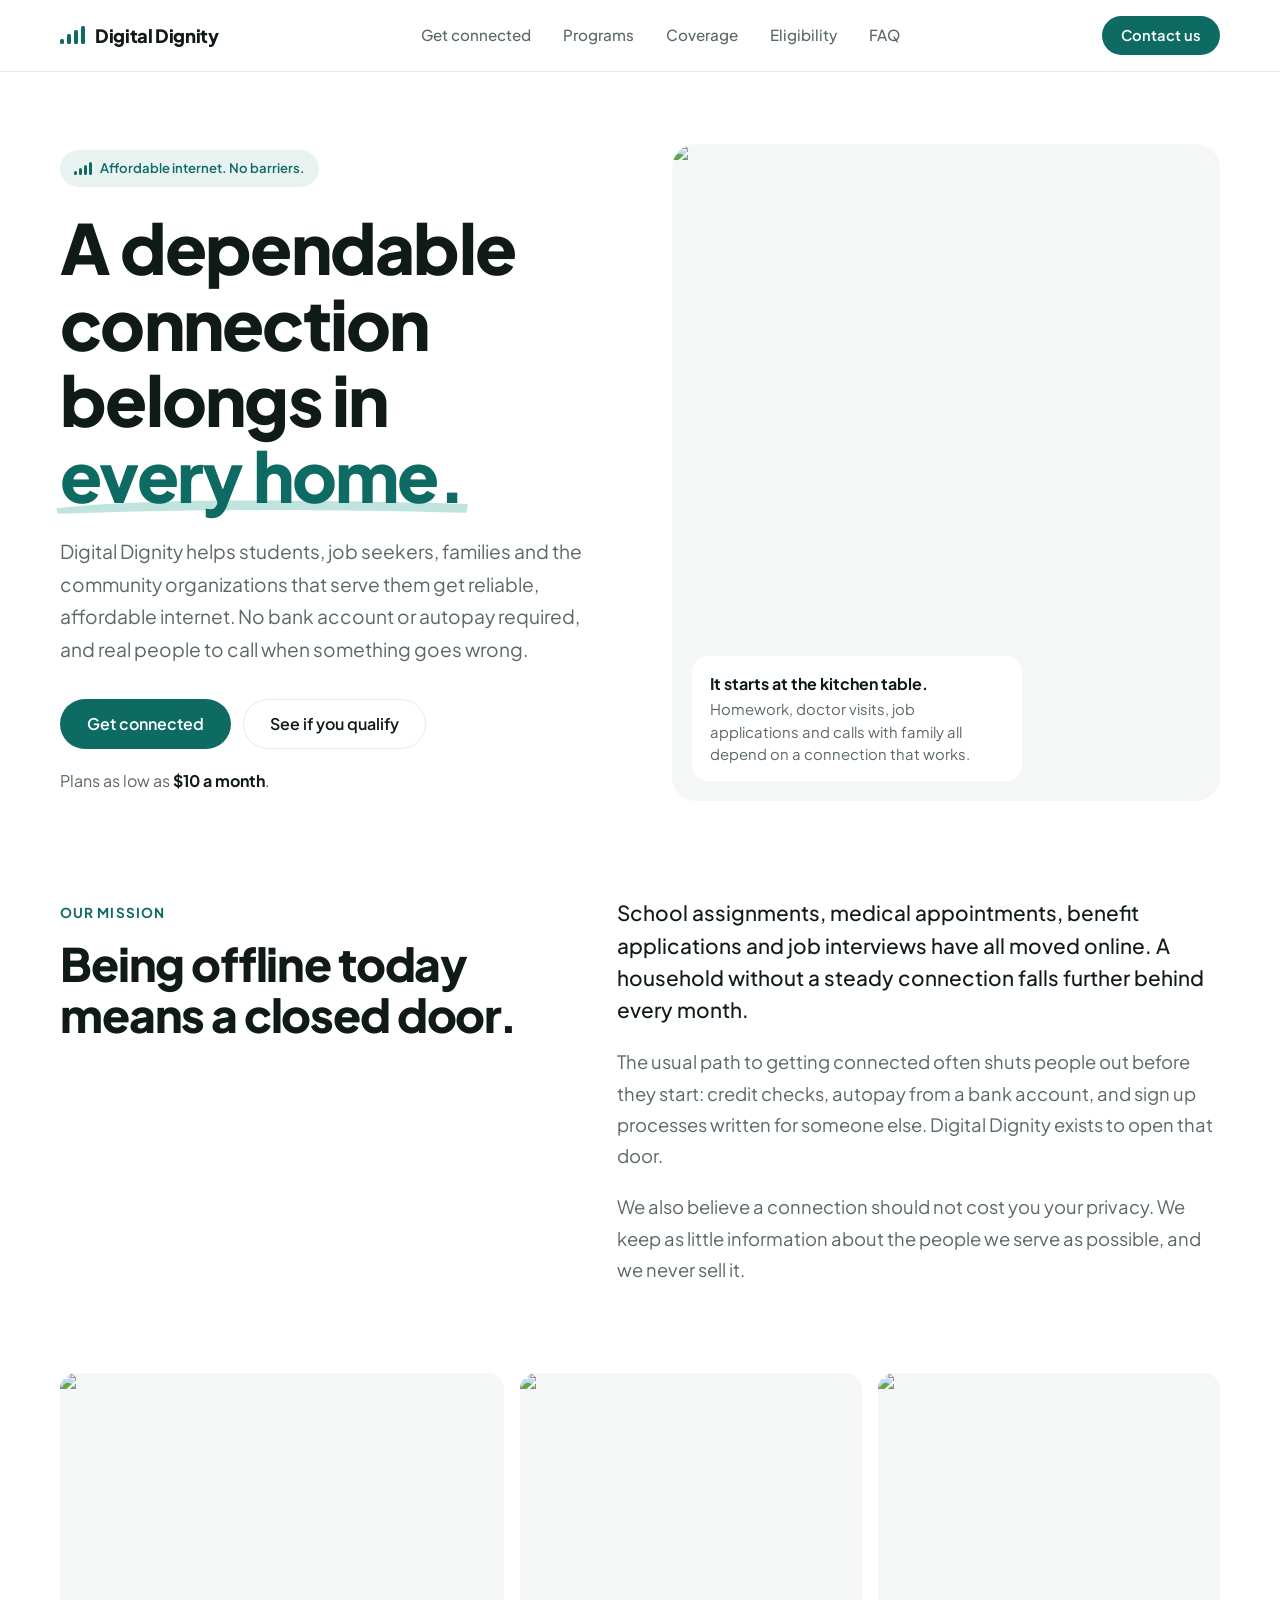
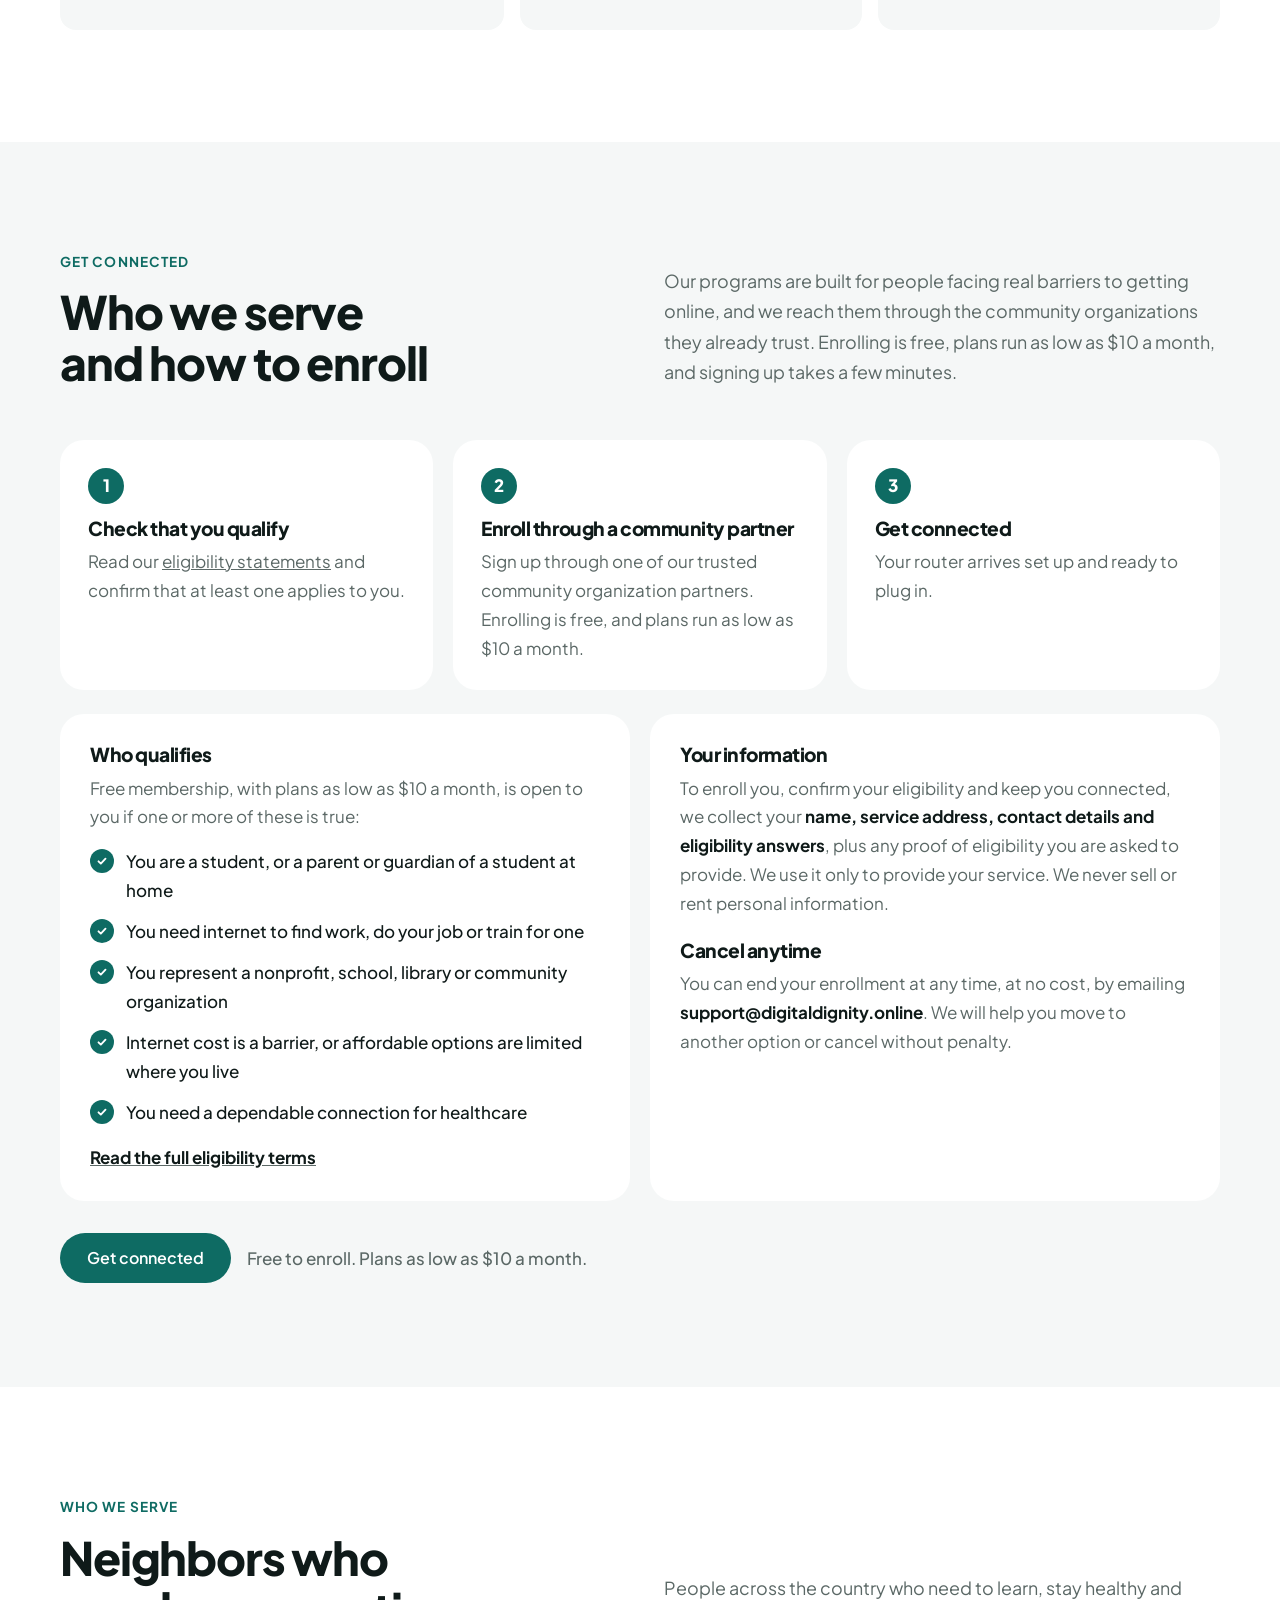
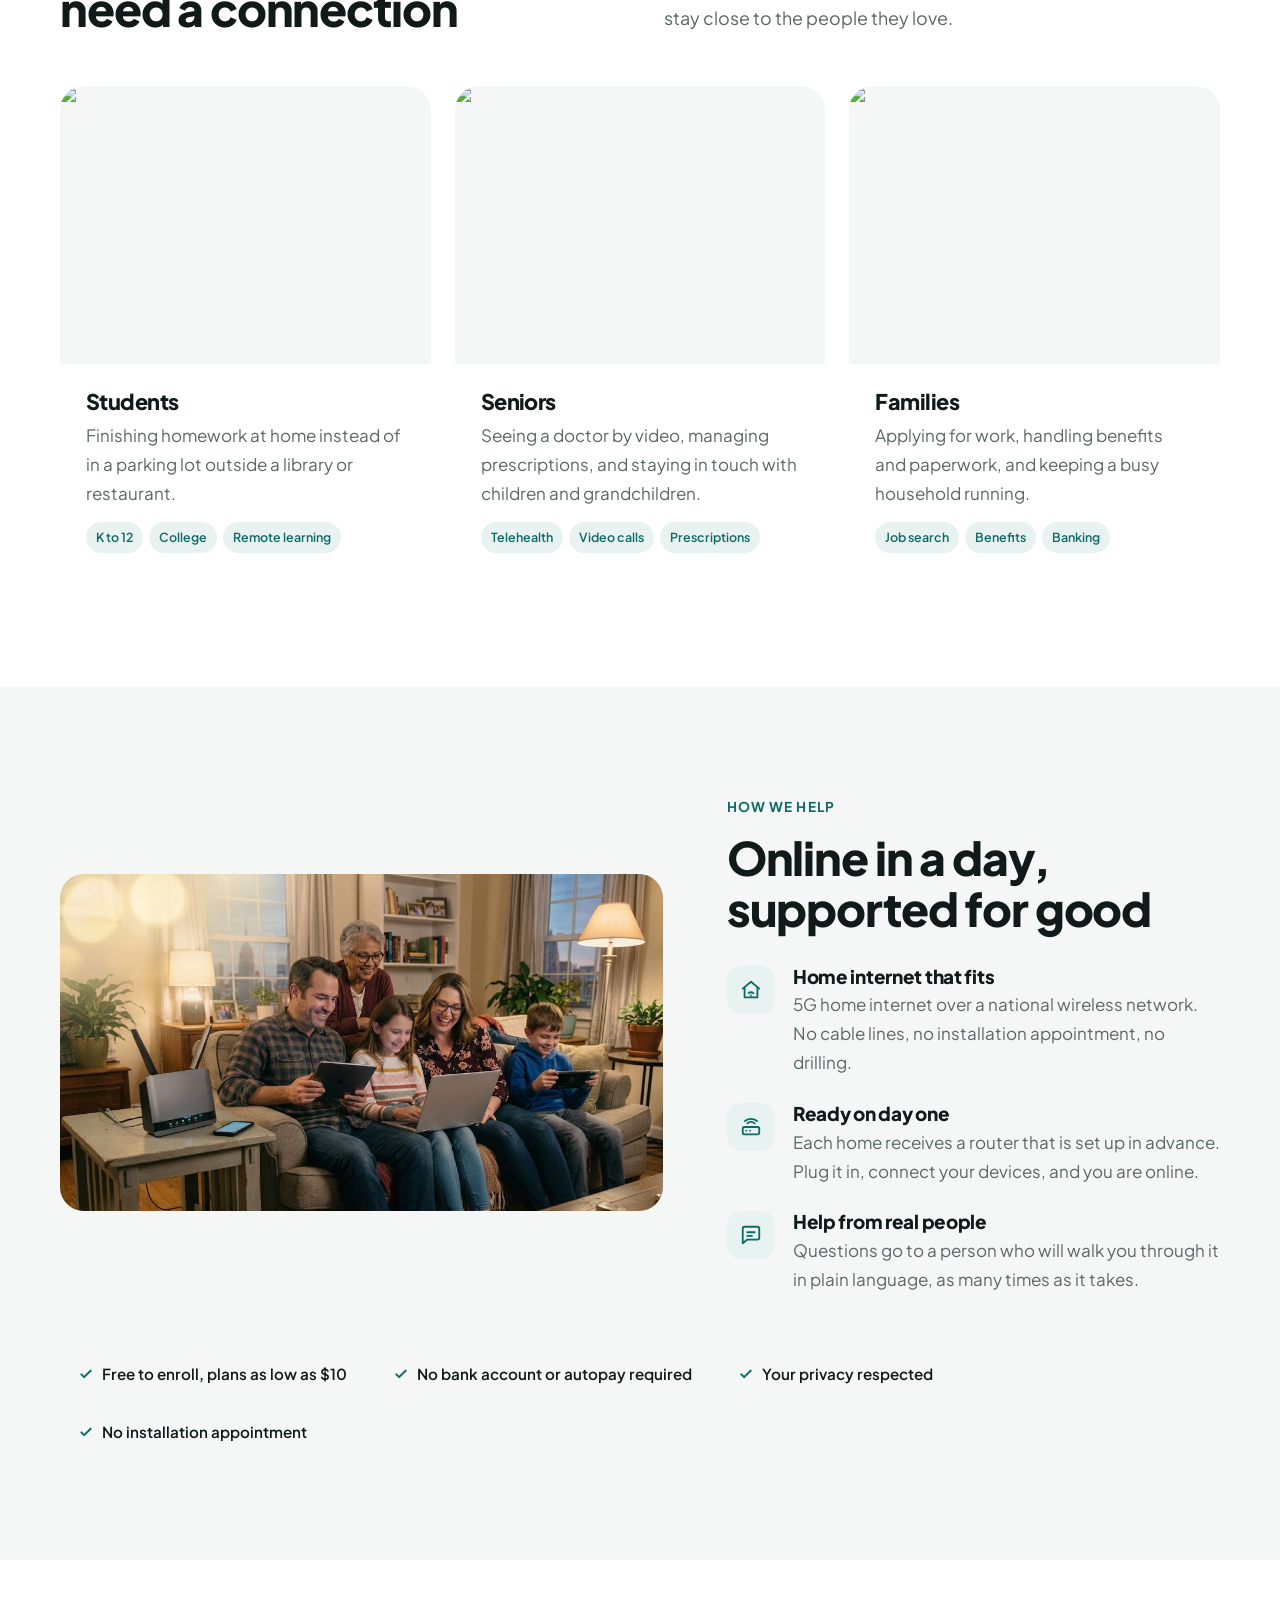
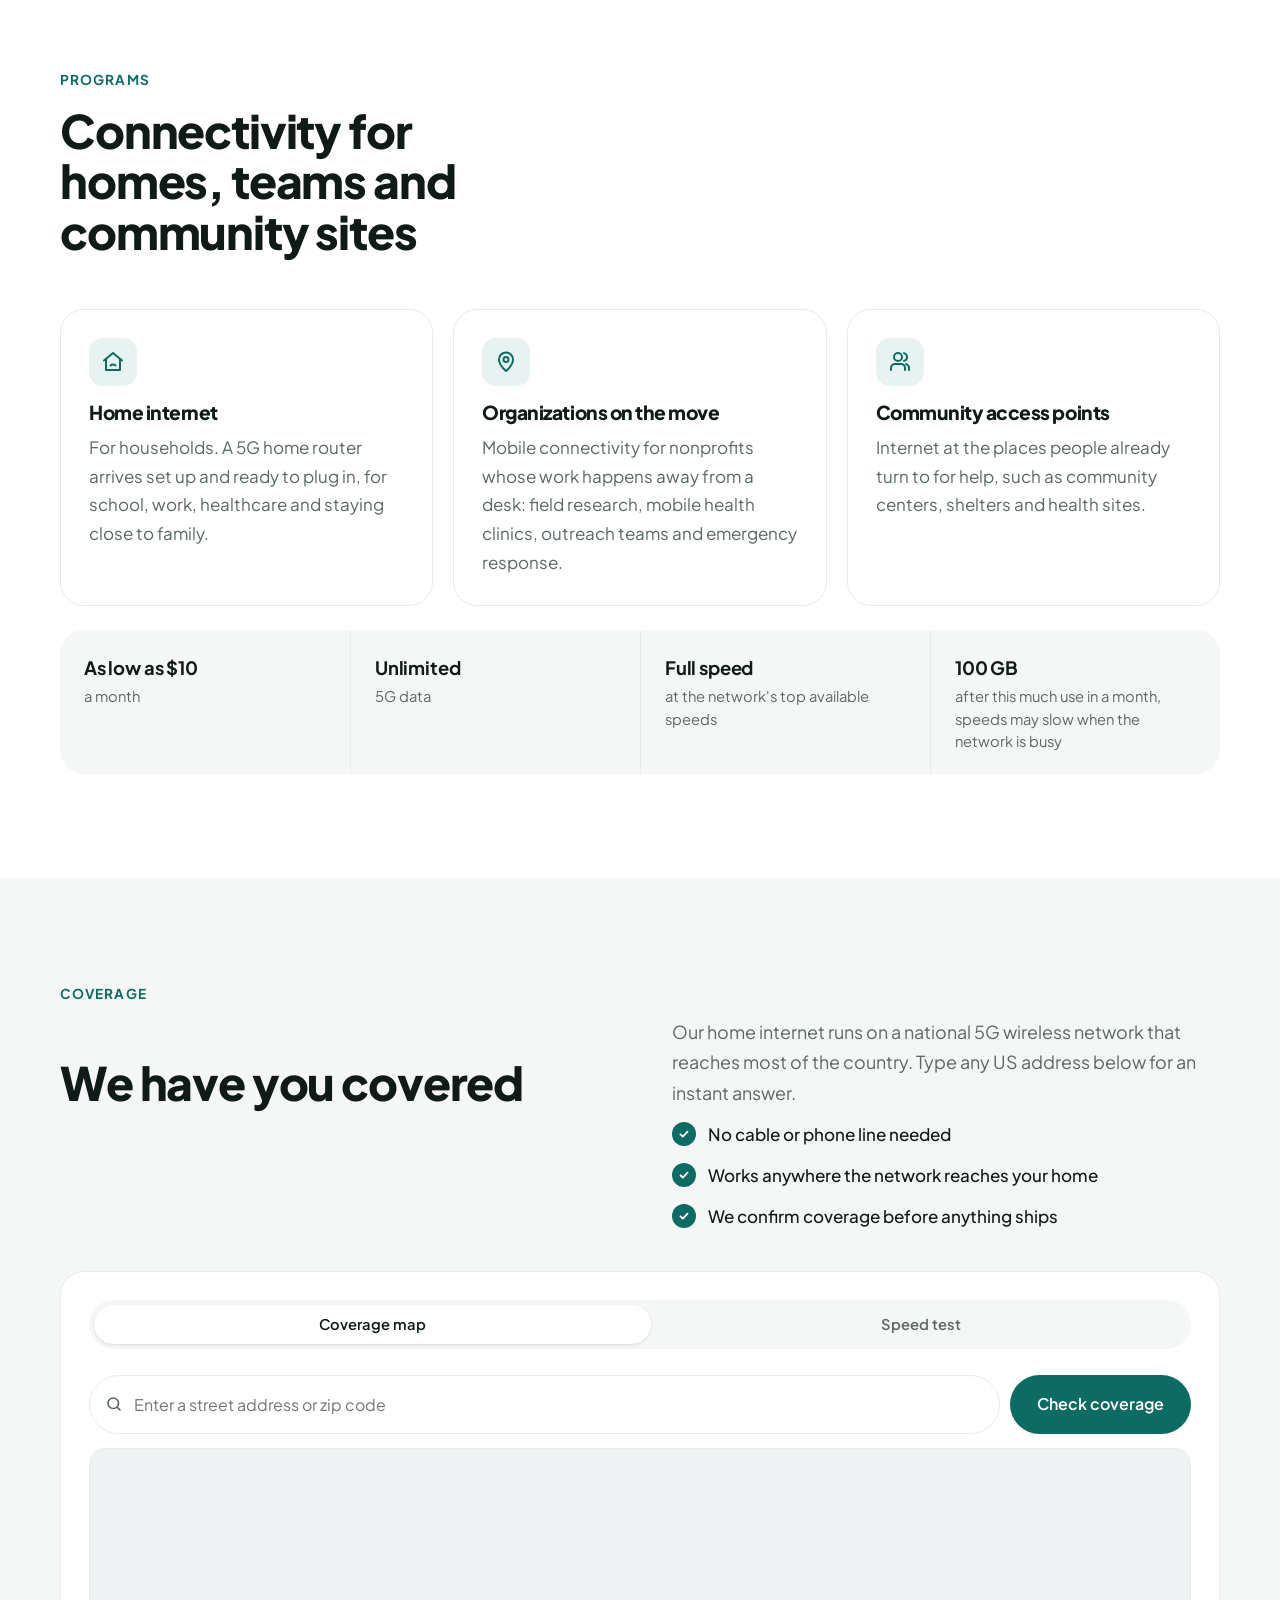
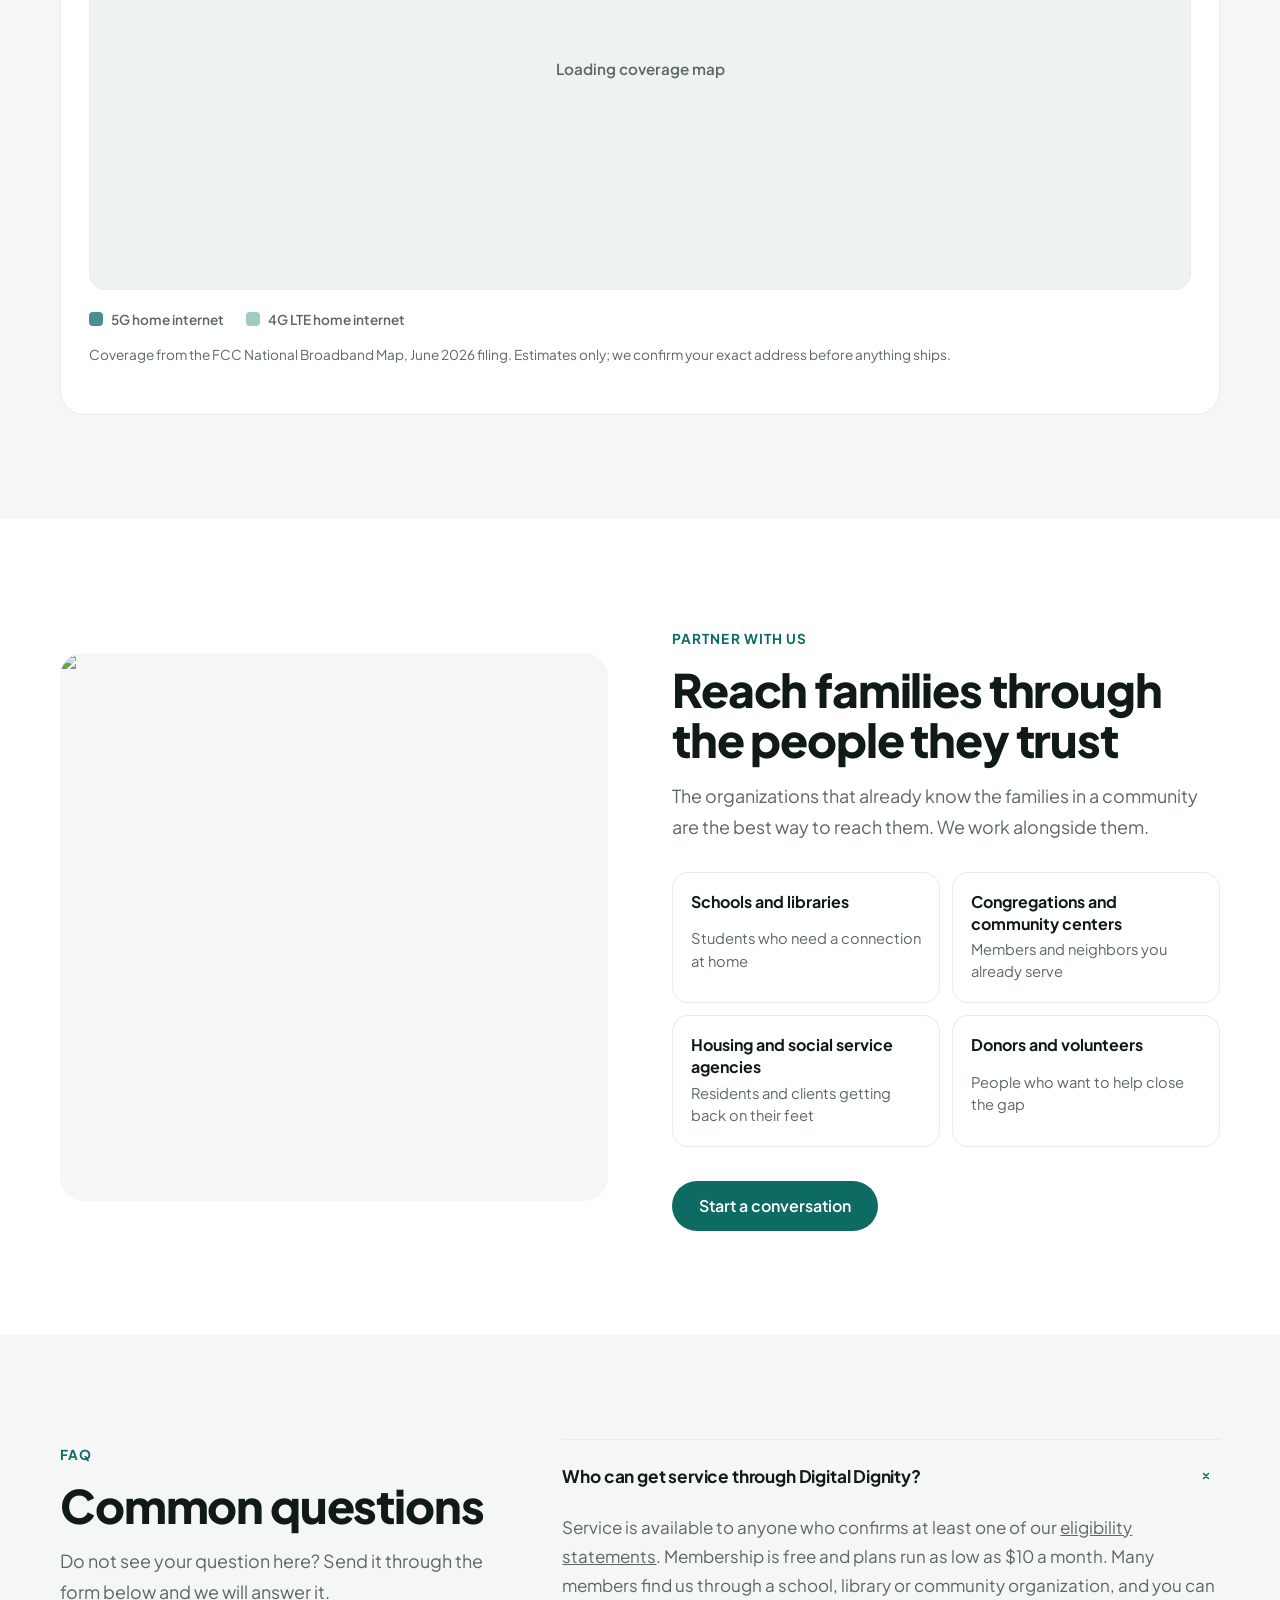
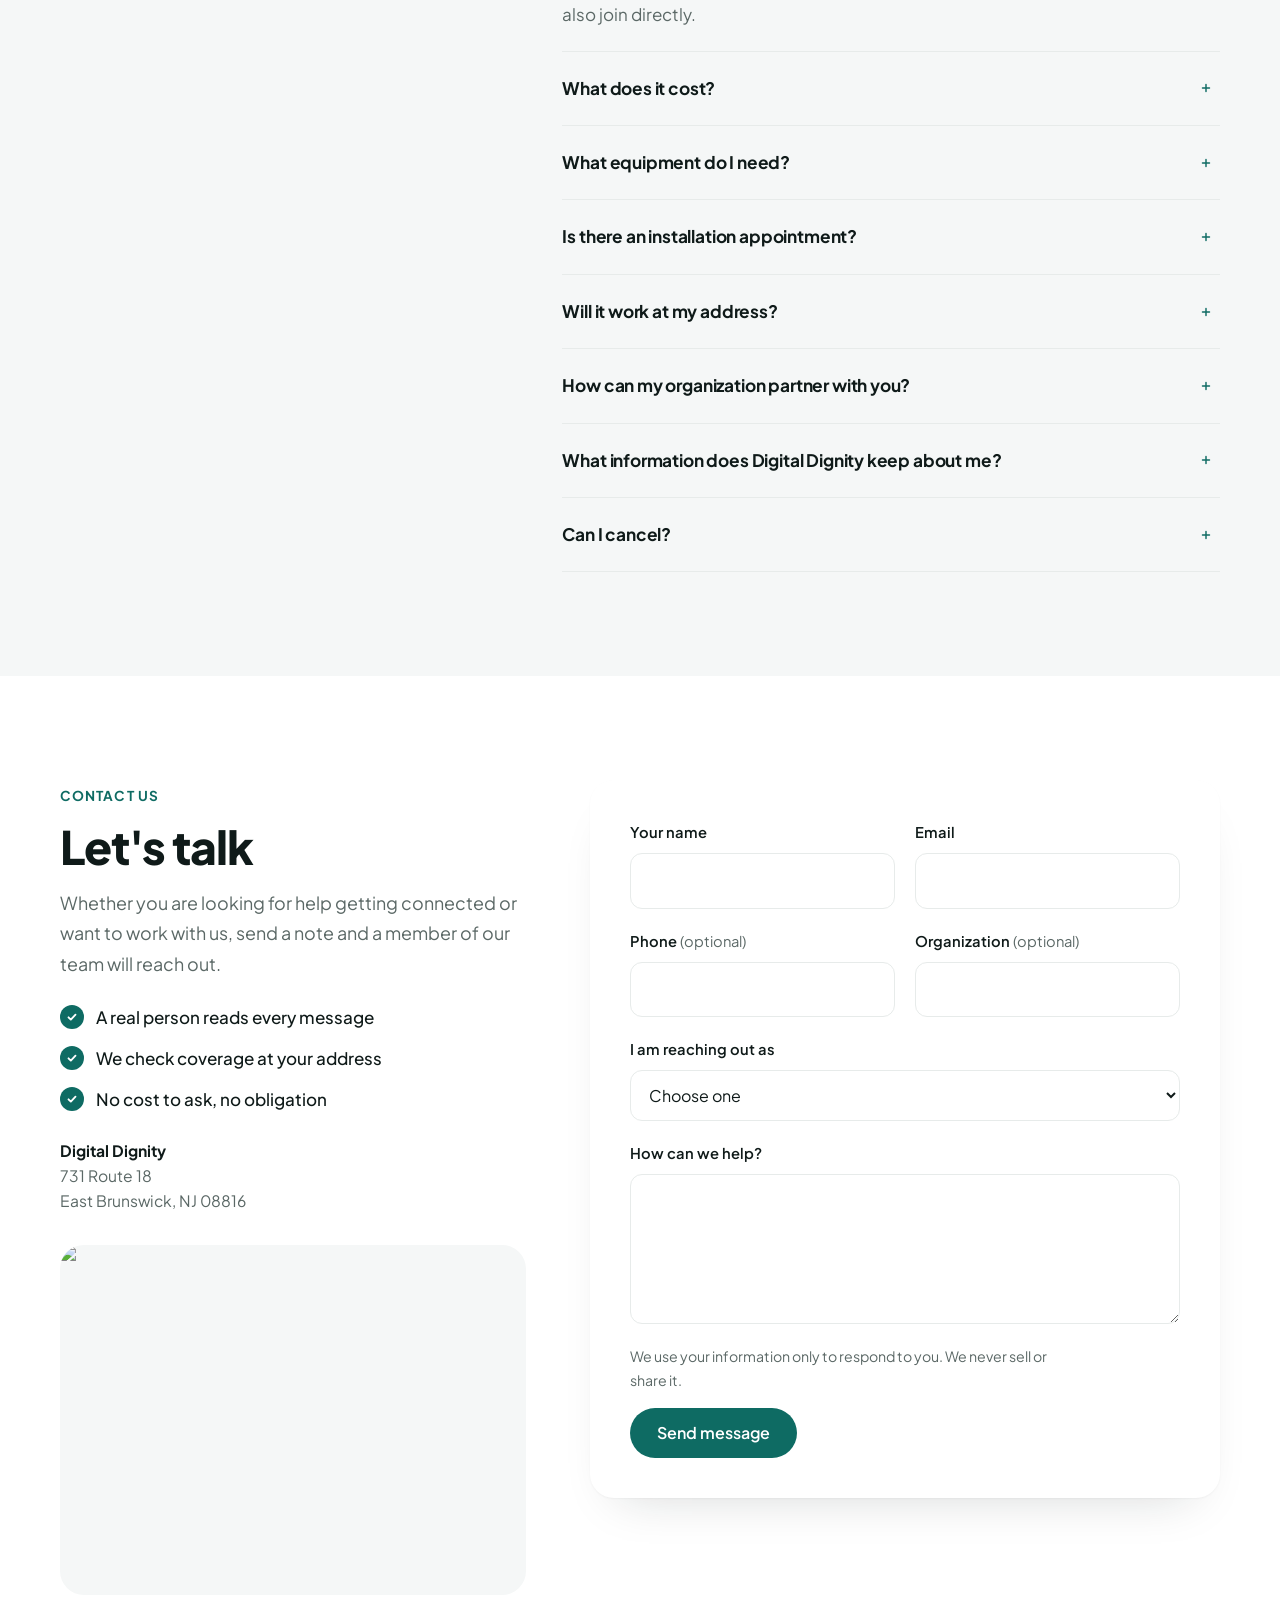
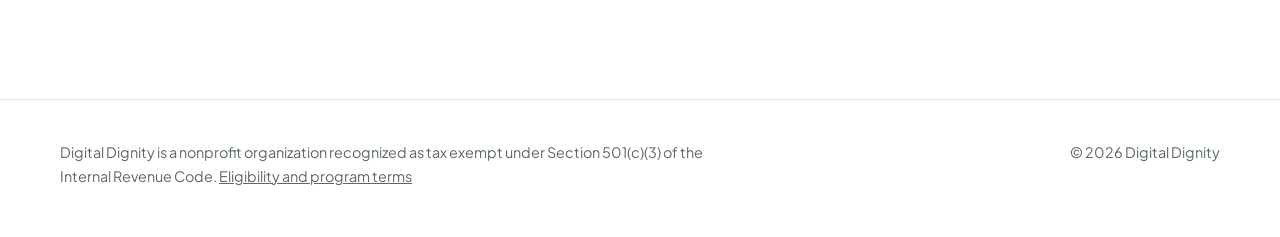
==== commit 751c3bbb: "Fix grammar on as-low-as price lines Co-Authored-By: Claude Opus 5.5 <noreply@anthropic.com> Claude-" ====
--- a/index.html
+++ b/index.html
@@ -48,7 +48,7 @@
           <a class="btn btn-primary" href="#contact" data-reason="join">Get connected</a>
           <a class="btn btn-ghost" href="eligibility.html">See if you qualify</a>
         </div>
-        <p class="price-note">plans as low as <strong>$10 a month</strong>.</p>
+        <p class="price-note">Plans as low as <strong>$10 a month</strong>.</p>
       </div>
       <figure class="hero-photo" style="margin:0">
         <img src="https://images.unsplash.com/photo-1758687126499-9ff30d1c5762?w=1100&q=75&auto=format&fit=crop" alt="A father and his son learning together on a laptop at home" width="1100" height="1320" fetchpriority="high">
@@ -85,11 +85,11 @@
           <span class="kicker">Get connected</span>
           <h2>Who we serve and how to enroll</h2>
         </div>
-        <p>Our programs are built for people facing real barriers to getting online, and we reach them through the community organizations they already trust. Enrolling is free, plans as low as $10 a month, and signing up takes a few minutes.</p>
+        <p>Our programs are built for people facing real barriers to getting online, and we reach them through the community organizations they already trust. Enrolling is free, plans run as low as $10 a month, and signing up takes a few minutes.</p>
       </div>
       <ol class="join-steps">
         <li><span class="num">1</span><h3>Check that you qualify</h3><p>Read our <a href="eligibility.html">eligibility statements</a> and confirm that at least one applies to you.</p></li>
-        <li><span class="num">2</span><h3>Enroll through a community partner</h3><p>Sign up through one of our trusted community organization partners. Enrolling is free, and plans as low as $10 a month.</p></li>
+        <li><span class="num">2</span><h3>Enroll through a community partner</h3><p>Sign up through one of our trusted community organization partners. Enrolling is free, and plans run as low as $10 a month.</p></li>
         <li><span class="num">3</span><h3>Get connected</h3><p>Your router arrives set up and ready to plug in.</p></li>
       </ol>
       <div class="member-grid">
@@ -290,8 +290,8 @@
         <p>Do not see your question here? Send it through the form below and we will answer it.</p>
       </div>
       <div class="faq">
-        <details open><summary>Who can get service through Digital Dignity?</summary><p>Service is available to anyone who confirms at least one of our <a href="eligibility.html">eligibility statements</a>. Membership is free and plans as low as $10 a month. Many members find us through a school, library or community organization, and you can also join directly.</p></details>
-        <details><summary>What does it cost?</summary><p>Enrolling is free. plans as low as $10 a month, and you do not need a bank account or autopay to sign up.</p></details>
+        <details open><summary>Who can get service through Digital Dignity?</summary><p>Service is available to anyone who confirms at least one of our <a href="eligibility.html">eligibility statements</a>. Membership is free and plans run as low as $10 a month. Many members find us through a school, library or community organization, and you can also join directly.</p></details>
+        <details><summary>What does it cost?</summary><p>Enrolling is free. Plans run as low as $10 a month, and you do not need a bank account or autopay to sign up.</p></details>
         <details><summary>What equipment do I need?</summary><p>Just your own phones, tablets or computers. We provide a home internet router that is set up before it reaches you. Plug it in and connect your devices.</p></details>
         <details><summary>Is there an installation appointment?</summary><p>No. Service runs over a 5G wireless network, so there are no cables to run and no technician visit.</p></details>
         <details><summary>Will it work at my address?</summary><p>Use the coverage map above for a quick check. Before anything ships, we confirm coverage at your exact address.</p></details>
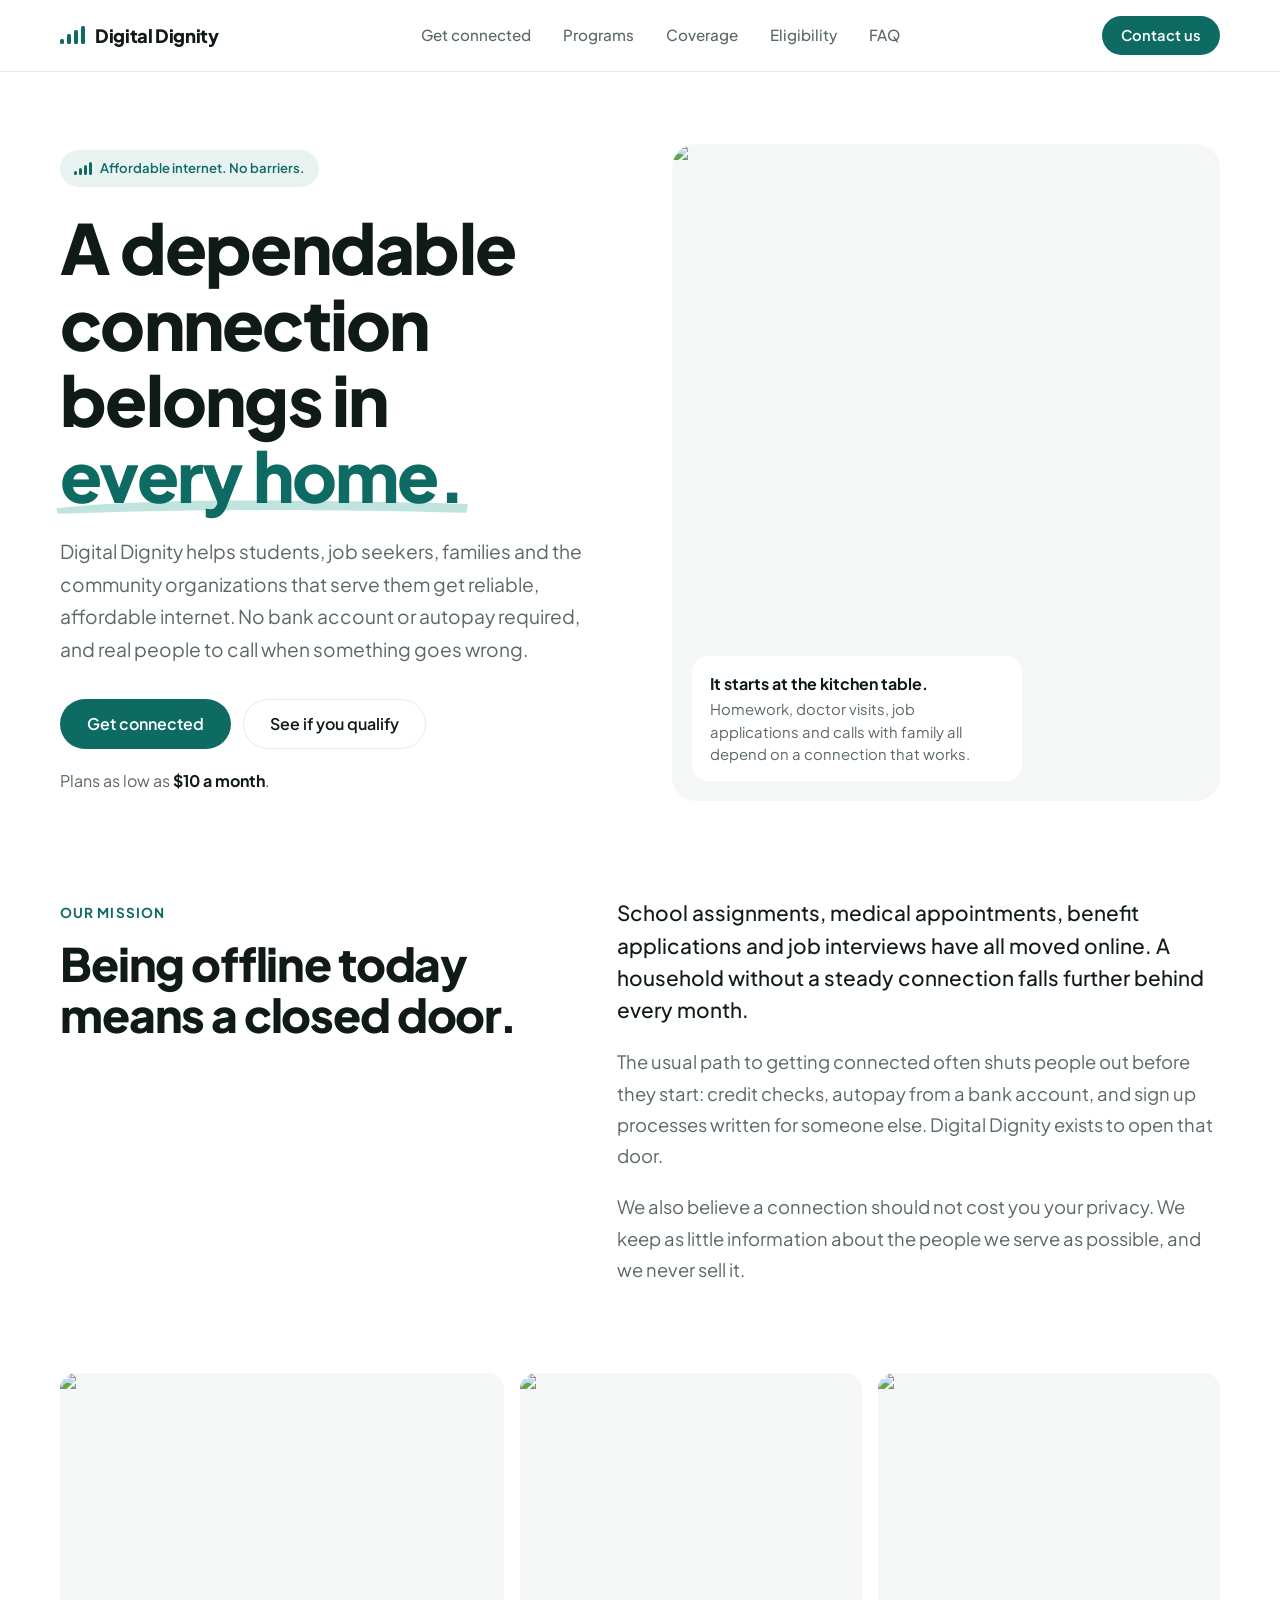
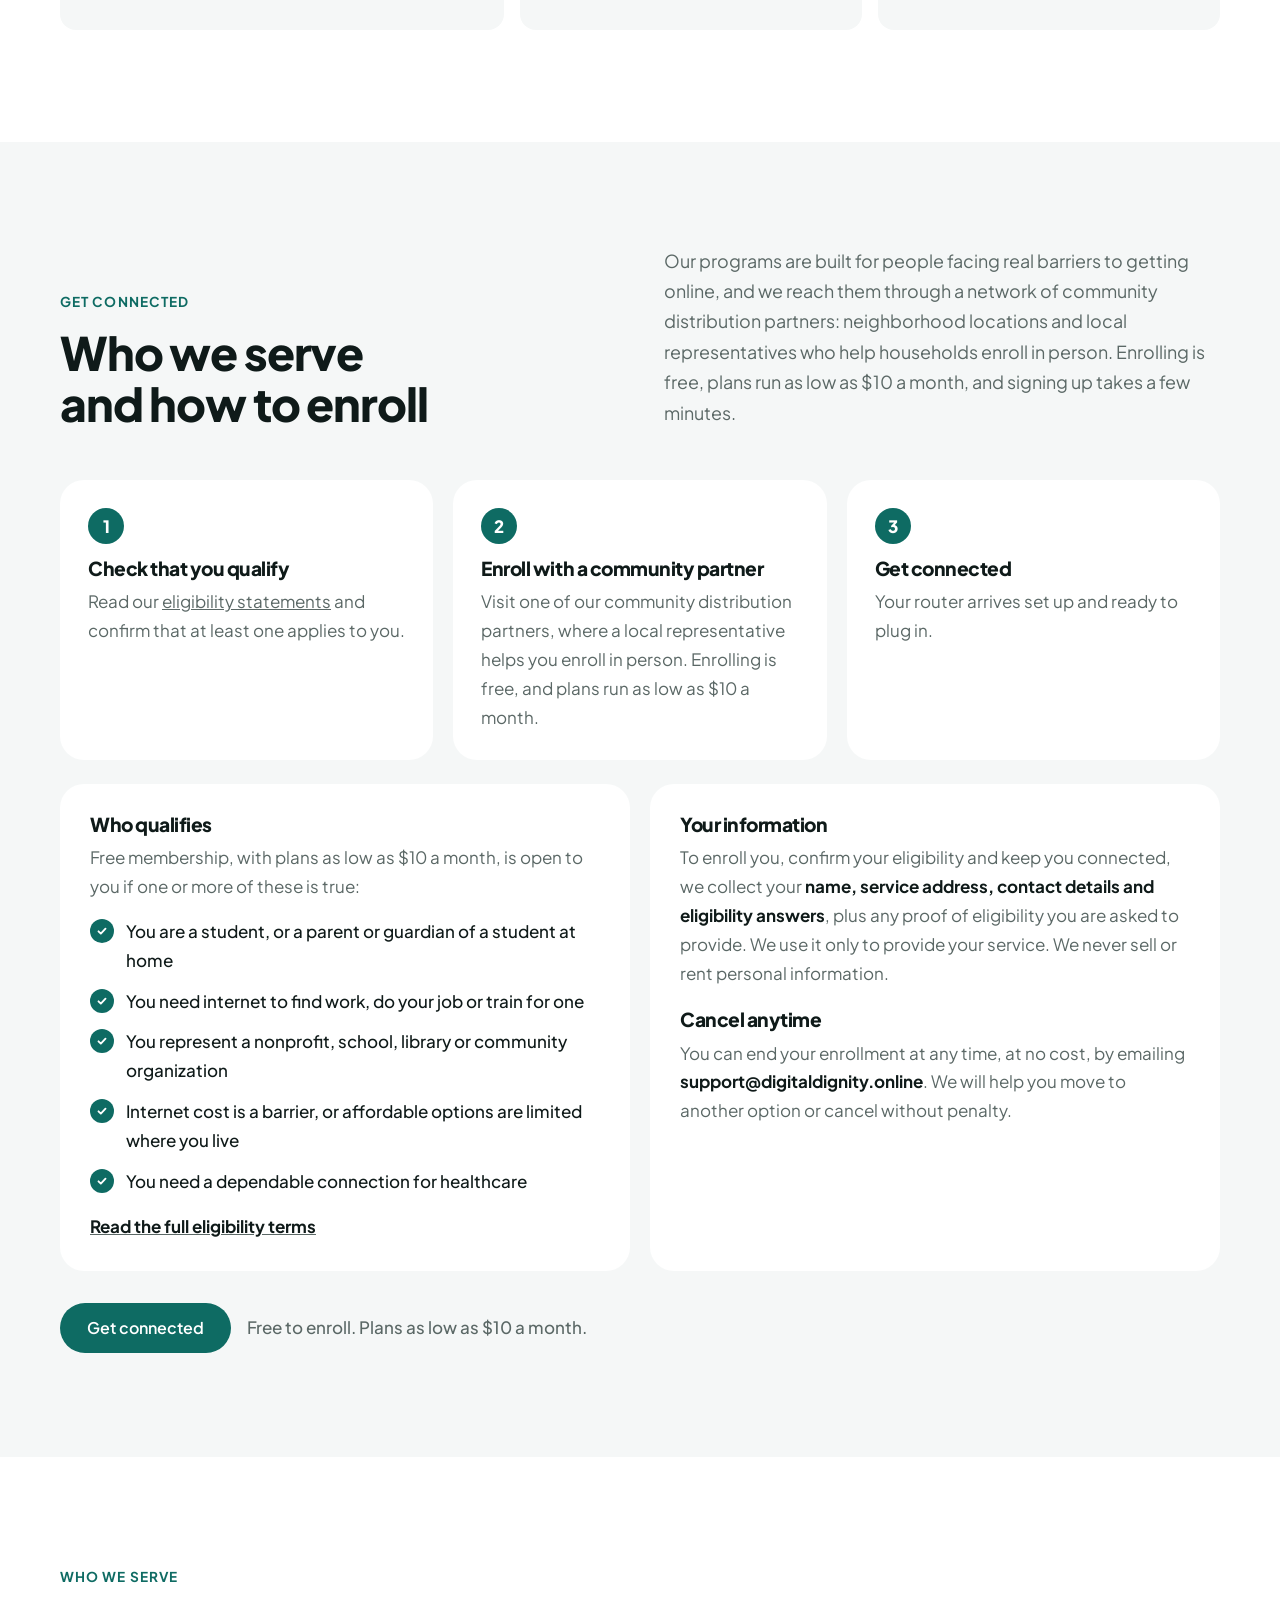
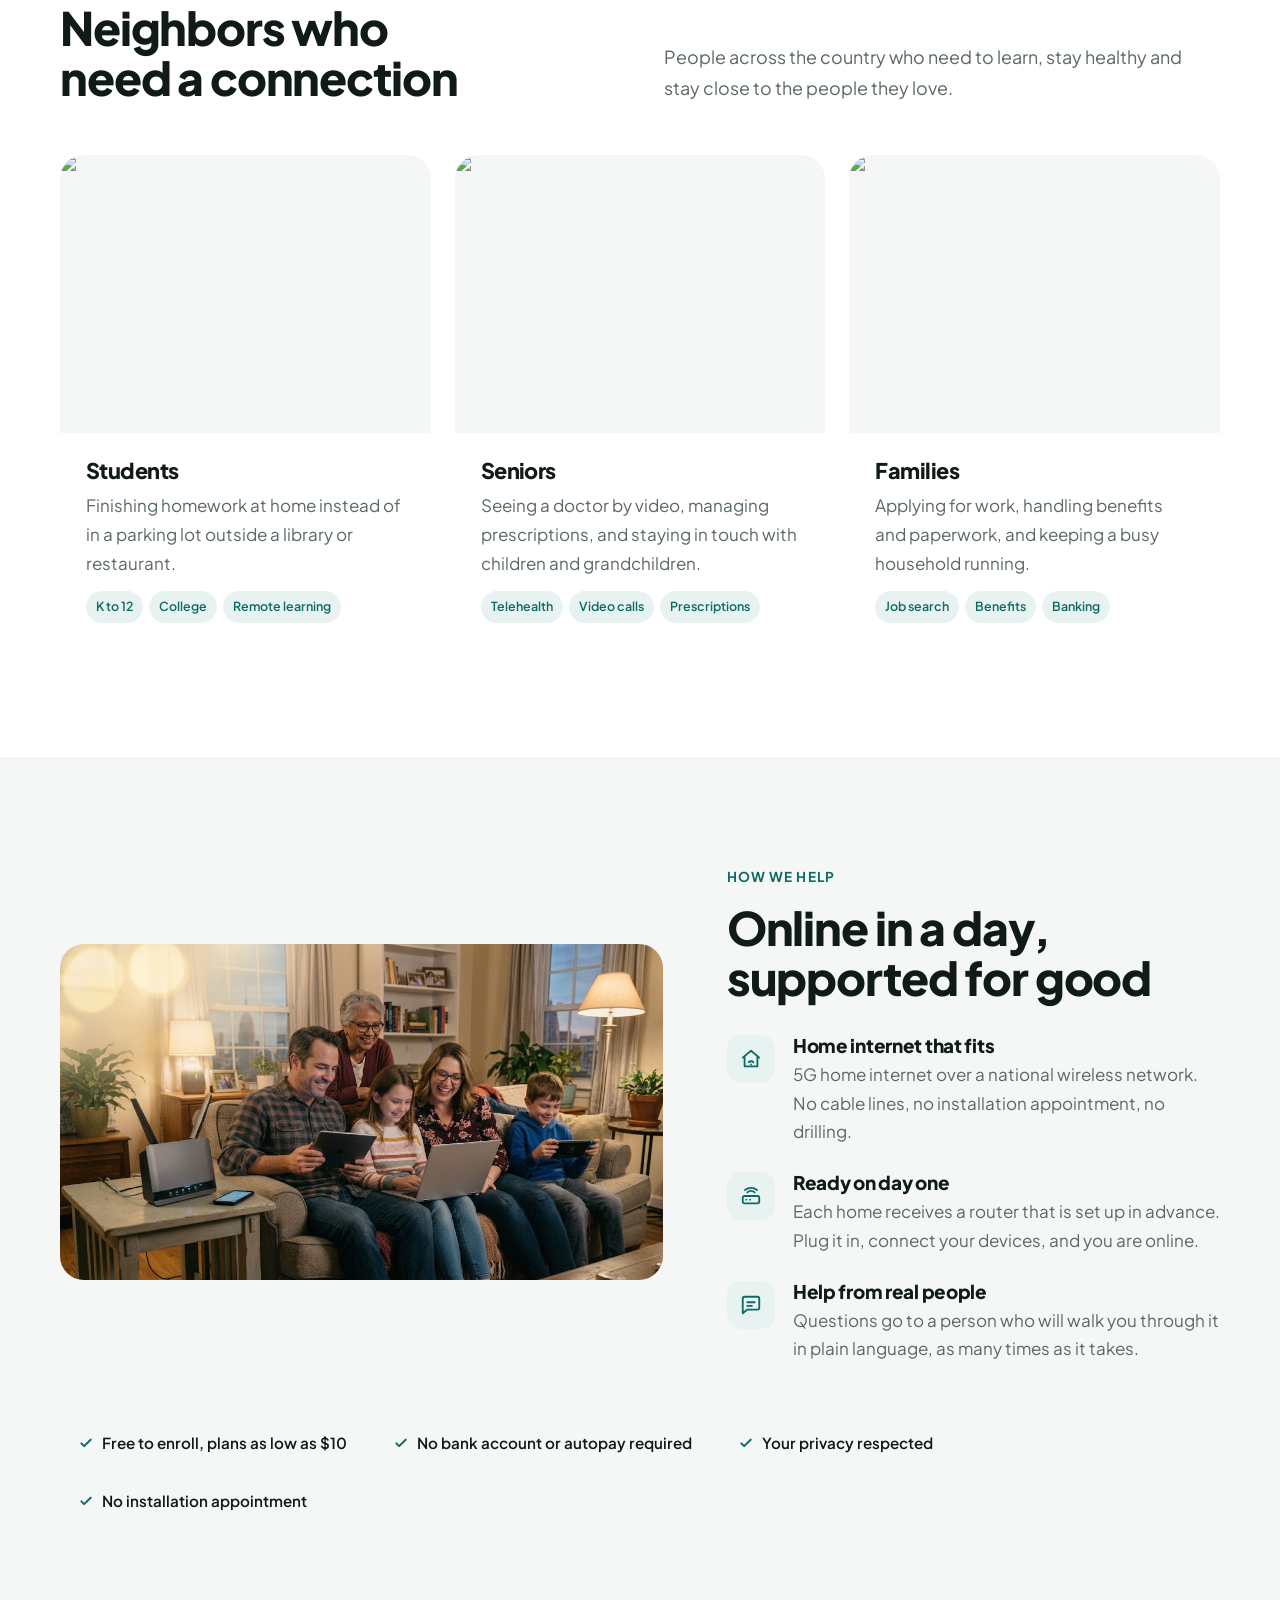
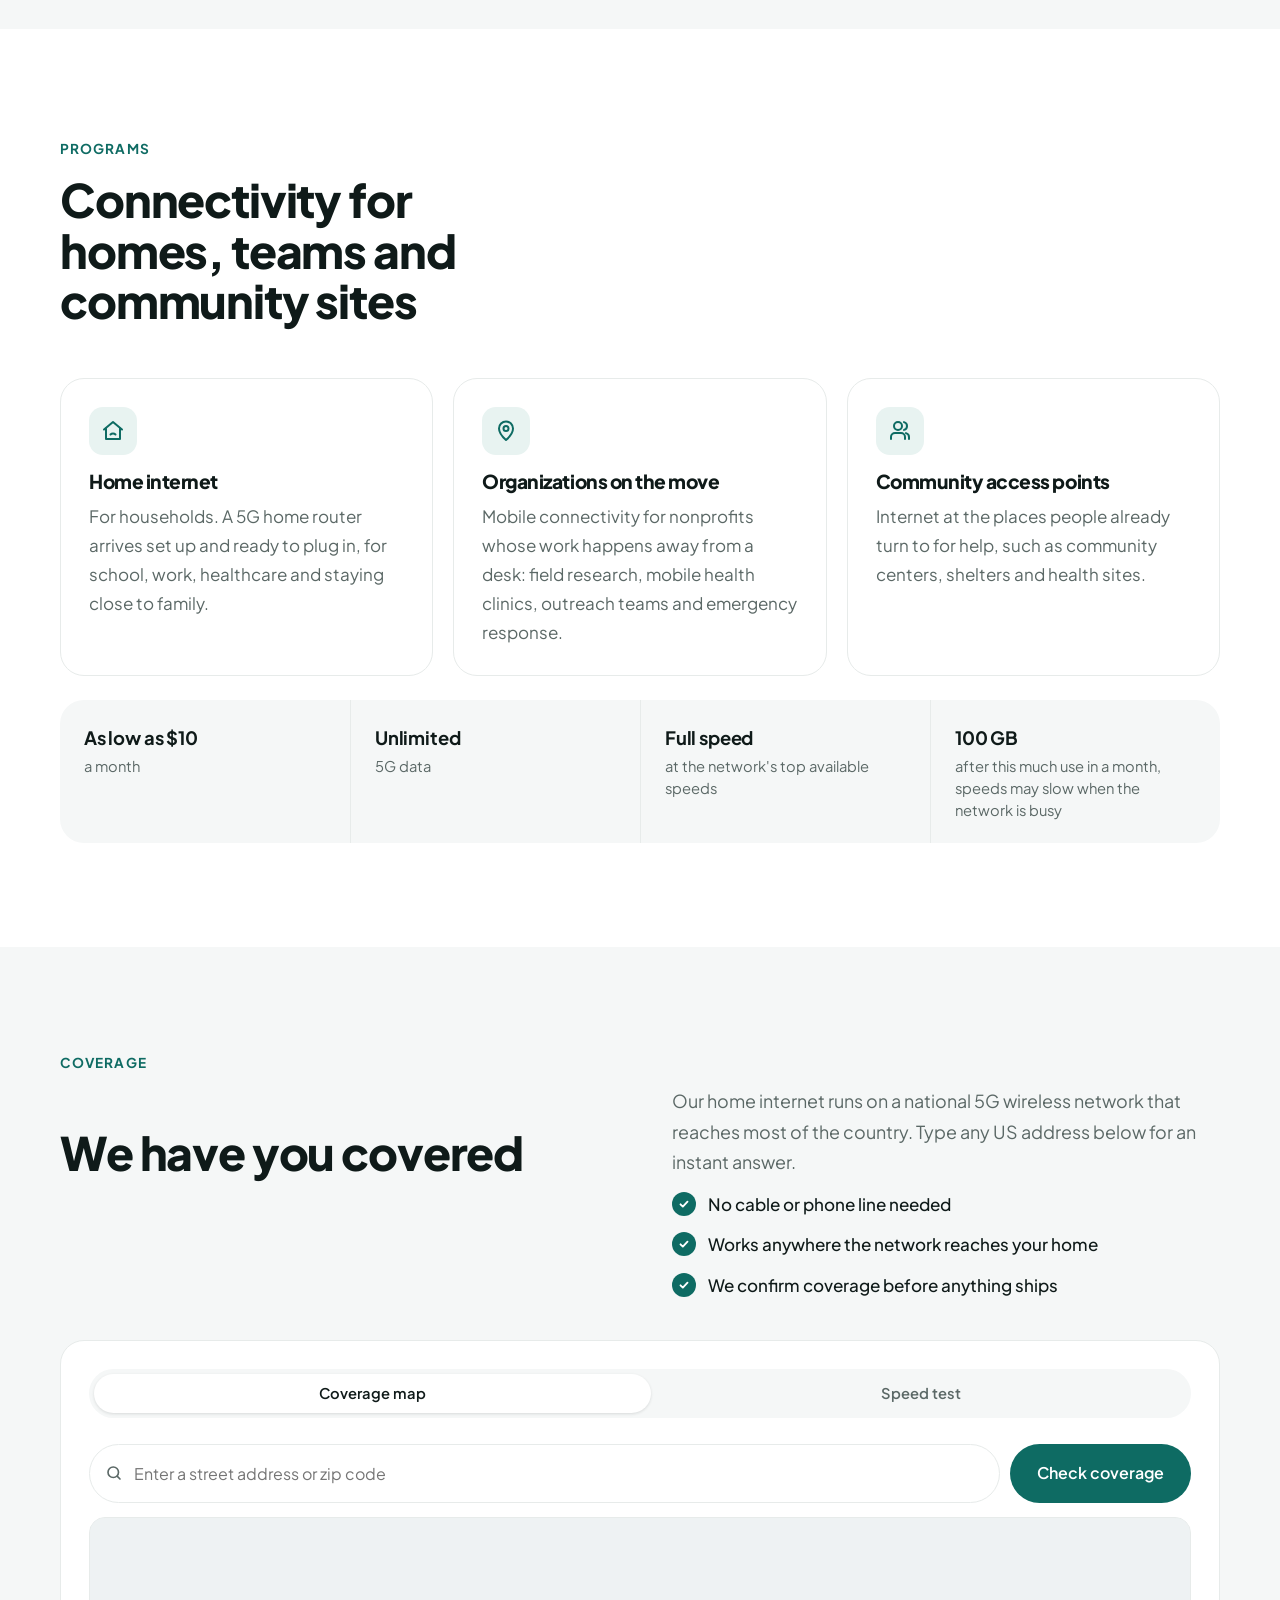
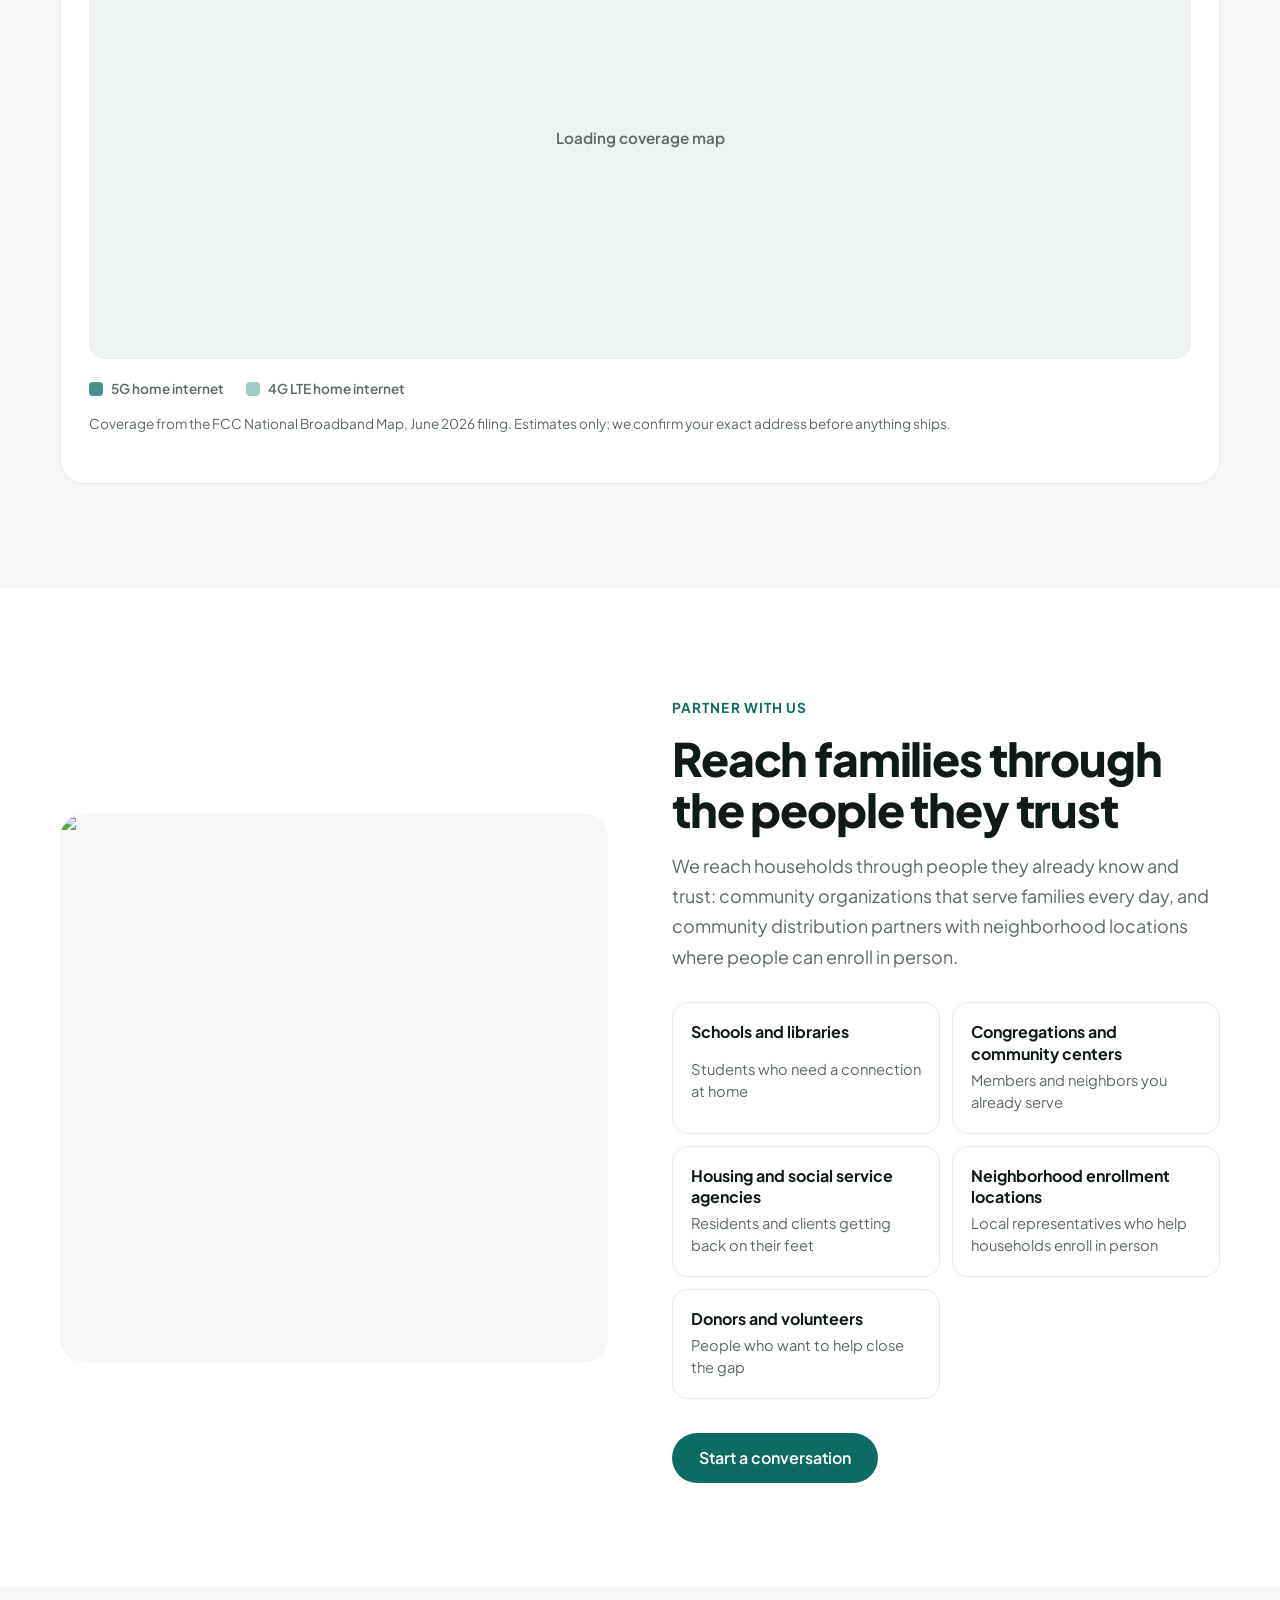
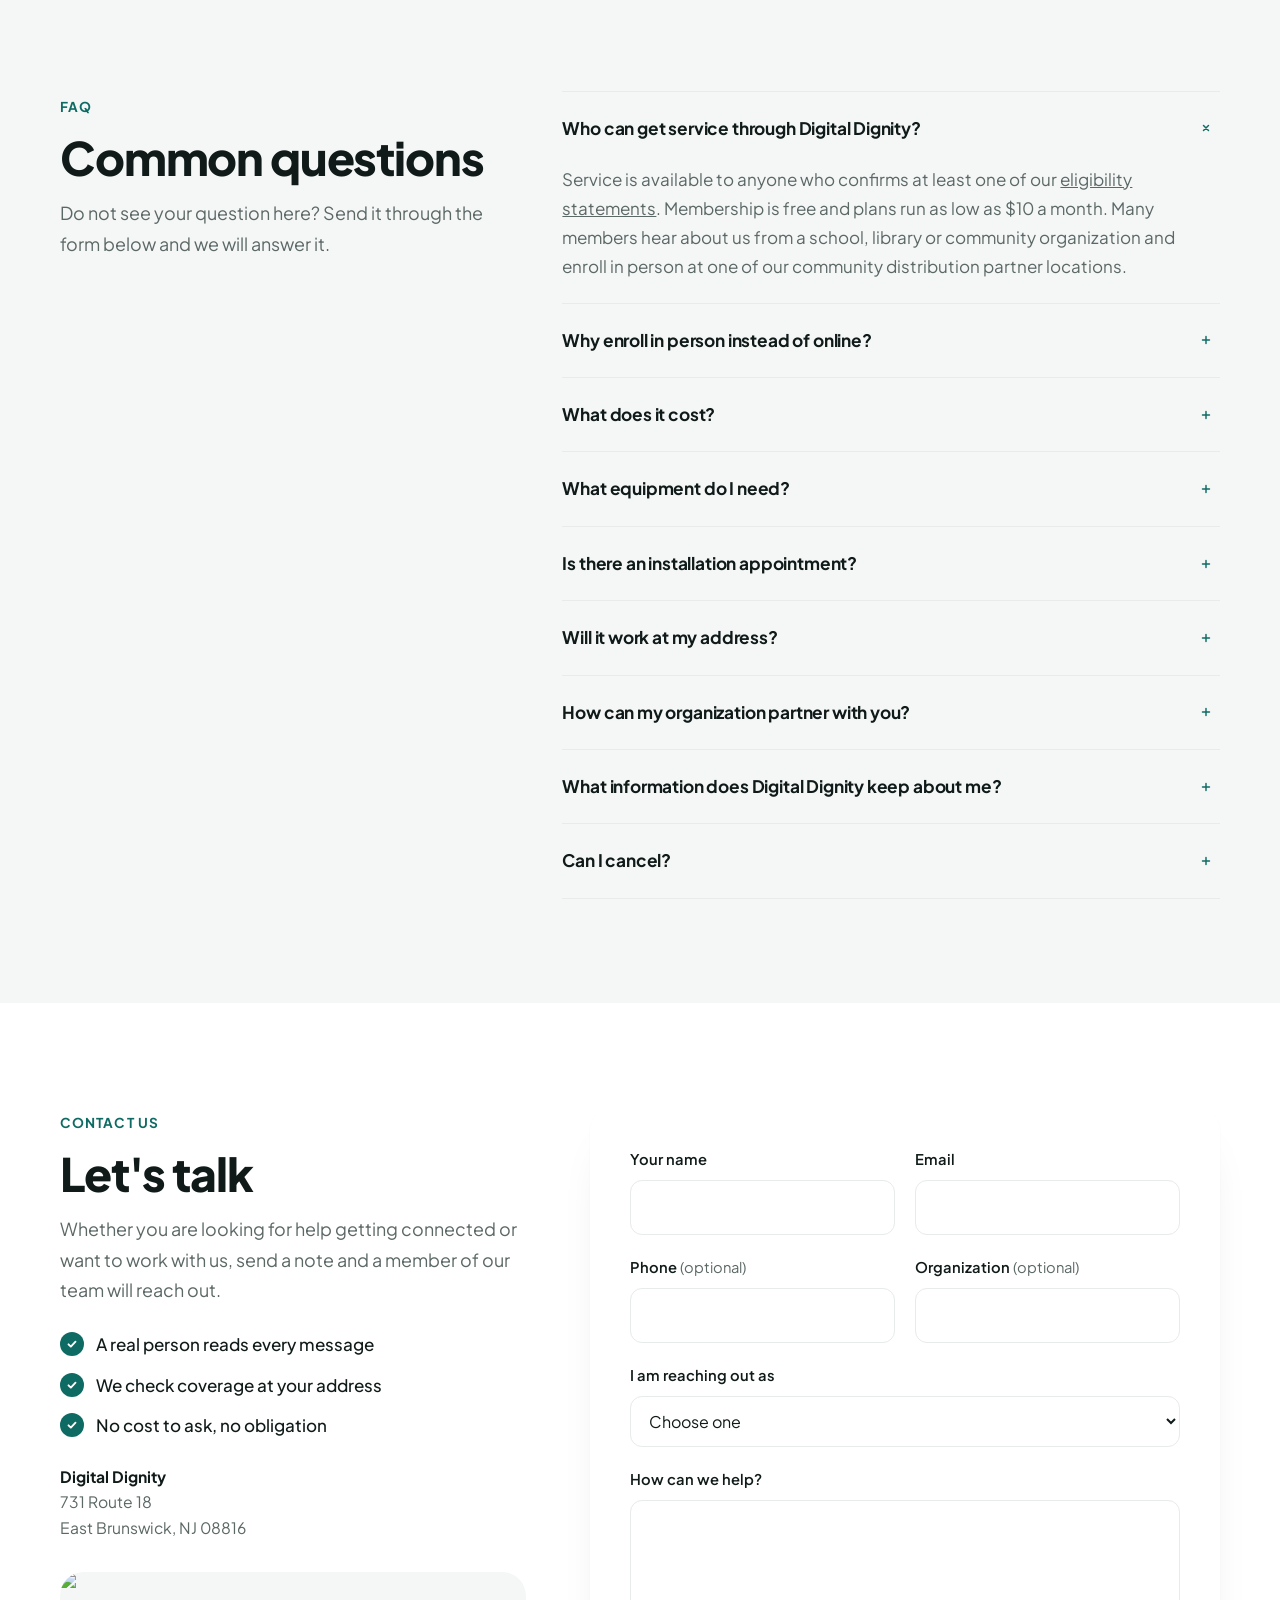
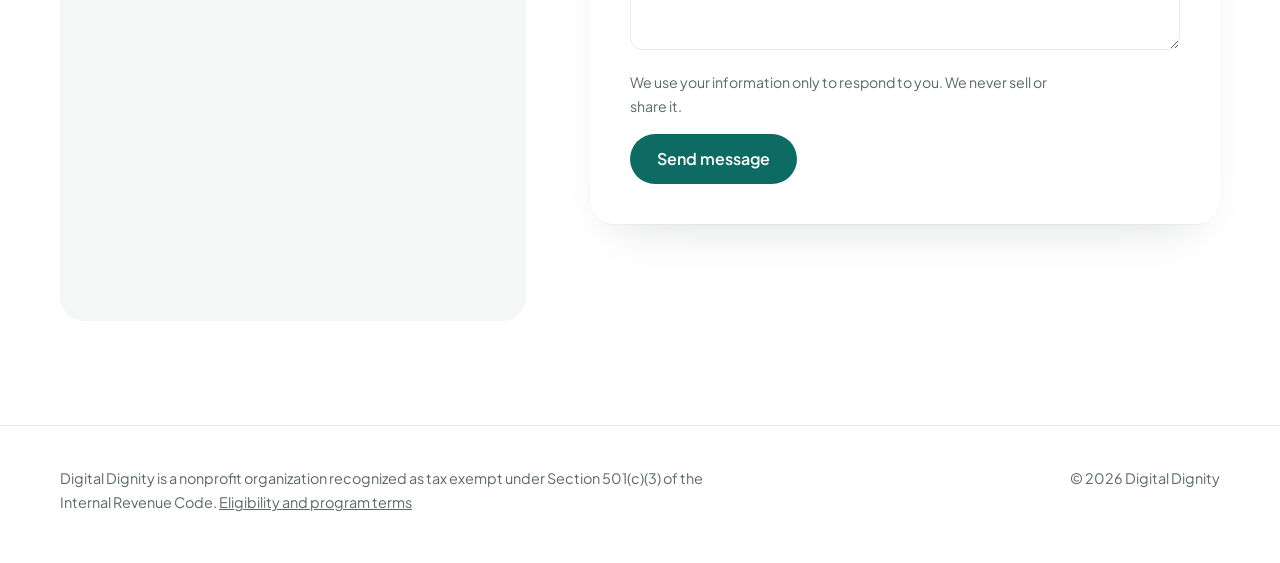
==== commit c4d0a522: "Present enrollment through community distribution partners Co-Authored-By: Claude Opus 5.5 <noreply@" ====
--- a/index.html
+++ b/index.html
@@ -85,11 +85,11 @@
           <span class="kicker">Get connected</span>
           <h2>Who we serve and how to enroll</h2>
         </div>
-        <p>Our programs are built for people facing real barriers to getting online, and we reach them through the community organizations they already trust. Enrolling is free, plans run as low as $10 a month, and signing up takes a few minutes.</p>
+        <p>Our programs are built for people facing real barriers to getting online, and we reach them through a network of community distribution partners: neighborhood locations and local representatives who help households enroll in person. Enrolling is free, plans run as low as $10 a month, and signing up takes a few minutes.</p>
       </div>
       <ol class="join-steps">
         <li><span class="num">1</span><h3>Check that you qualify</h3><p>Read our <a href="eligibility.html">eligibility statements</a> and confirm that at least one applies to you.</p></li>
-        <li><span class="num">2</span><h3>Enroll through a community partner</h3><p>Sign up through one of our trusted community organization partners. Enrolling is free, and plans run as low as $10 a month.</p></li>
+        <li><span class="num">2</span><h3>Enroll with a community partner</h3><p>Visit one of our community distribution partners, where a local representative helps you enroll in person. Enrolling is free, and plans run as low as $10 a month.</p></li>
         <li><span class="num">3</span><h3>Get connected</h3><p>Your router arrives set up and ready to plug in.</p></li>
       </ol>
       <div class="member-grid">
@@ -270,11 +270,12 @@
       <div class="partner-copy">
         <span class="kicker">Partner with us</span>
         <h2>Reach families through the people they trust</h2>
-        <p>The organizations that already know the families in a community are the best way to reach them. We work alongside them.</p>
+        <p>We reach households through people they already know and trust: community organizations that serve families every day, and community distribution partners with neighborhood locations where people can enroll in person.</p>
         <ul class="partner-list">
           <li><strong>Schools and libraries</strong><span>Students who need a connection at home</span></li>
           <li><strong>Congregations and community centers</strong><span>Members and neighbors you already serve</span></li>
           <li><strong>Housing and social service agencies</strong><span>Residents and clients getting back on their feet</span></li>
+          <li><strong>Neighborhood enrollment locations</strong><span>Local representatives who help households enroll in person</span></li>
           <li><strong>Donors and volunteers</strong><span>People who want to help close the gap</span></li>
         </ul>
         <a class="btn btn-primary" href="#contact">Start a conversation</a>
@@ -290,7 +291,8 @@
         <p>Do not see your question here? Send it through the form below and we will answer it.</p>
       </div>
       <div class="faq">
-        <details open><summary>Who can get service through Digital Dignity?</summary><p>Service is available to anyone who confirms at least one of our <a href="eligibility.html">eligibility statements</a>. Membership is free and plans run as low as $10 a month. Many members find us through a school, library or community organization, and you can also join directly.</p></details>
+        <details open><summary>Who can get service through Digital Dignity?</summary><p>Service is available to anyone who confirms at least one of our <a href="eligibility.html">eligibility statements</a>. Membership is free and plans run as low as $10 a month. Many members hear about us from a school, library or community organization and enroll in person at one of our community distribution partner locations.</p></details>
+        <details><summary>Why enroll in person instead of online?</summary><p>Many of the households we serve have been let down by online sign ups, or have never heard of a program like ours. Our community distribution partners have neighborhood locations where a local representative can answer questions, help confirm eligibility and get your household set up in person.</p></details>
         <details><summary>What does it cost?</summary><p>Enrolling is free. Plans run as low as $10 a month, and you do not need a bank account or autopay to sign up.</p></details>
         <details><summary>What equipment do I need?</summary><p>Just your own phones, tablets or computers. We provide a home internet router that is set up before it reaches you. Plug it in and connect your devices.</p></details>
         <details><summary>Is there an installation appointment?</summary><p>No. Service runs over a 5G wireless network, so there are no cables to run and no technician visit.</p></details>
@@ -347,6 +349,7 @@
             <option>A school or library</option>
             <option>A community or faith organization</option>
             <option>A housing or social service agency</option>
+            <option>A local business that wants to help households enroll</option>
             <option>A donor or volunteer</option>
             <option>Something else</option>
           </select>
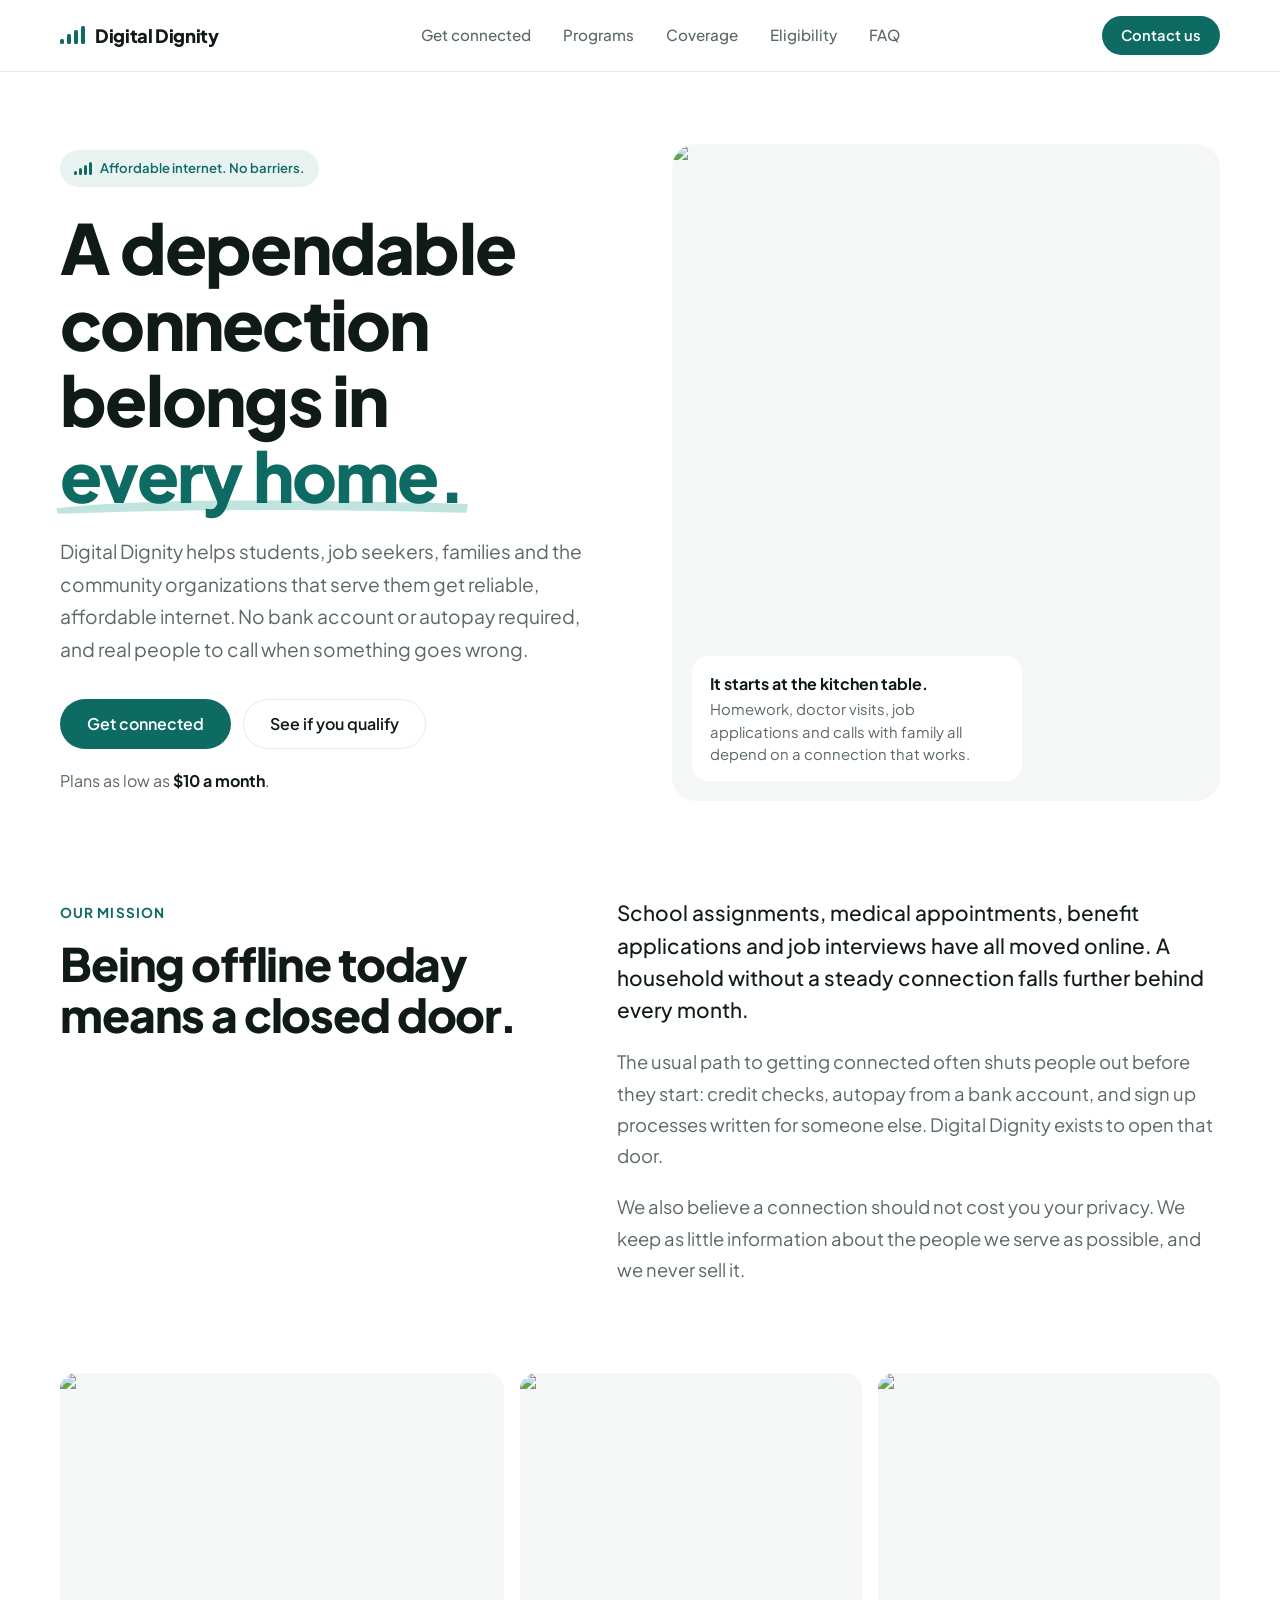
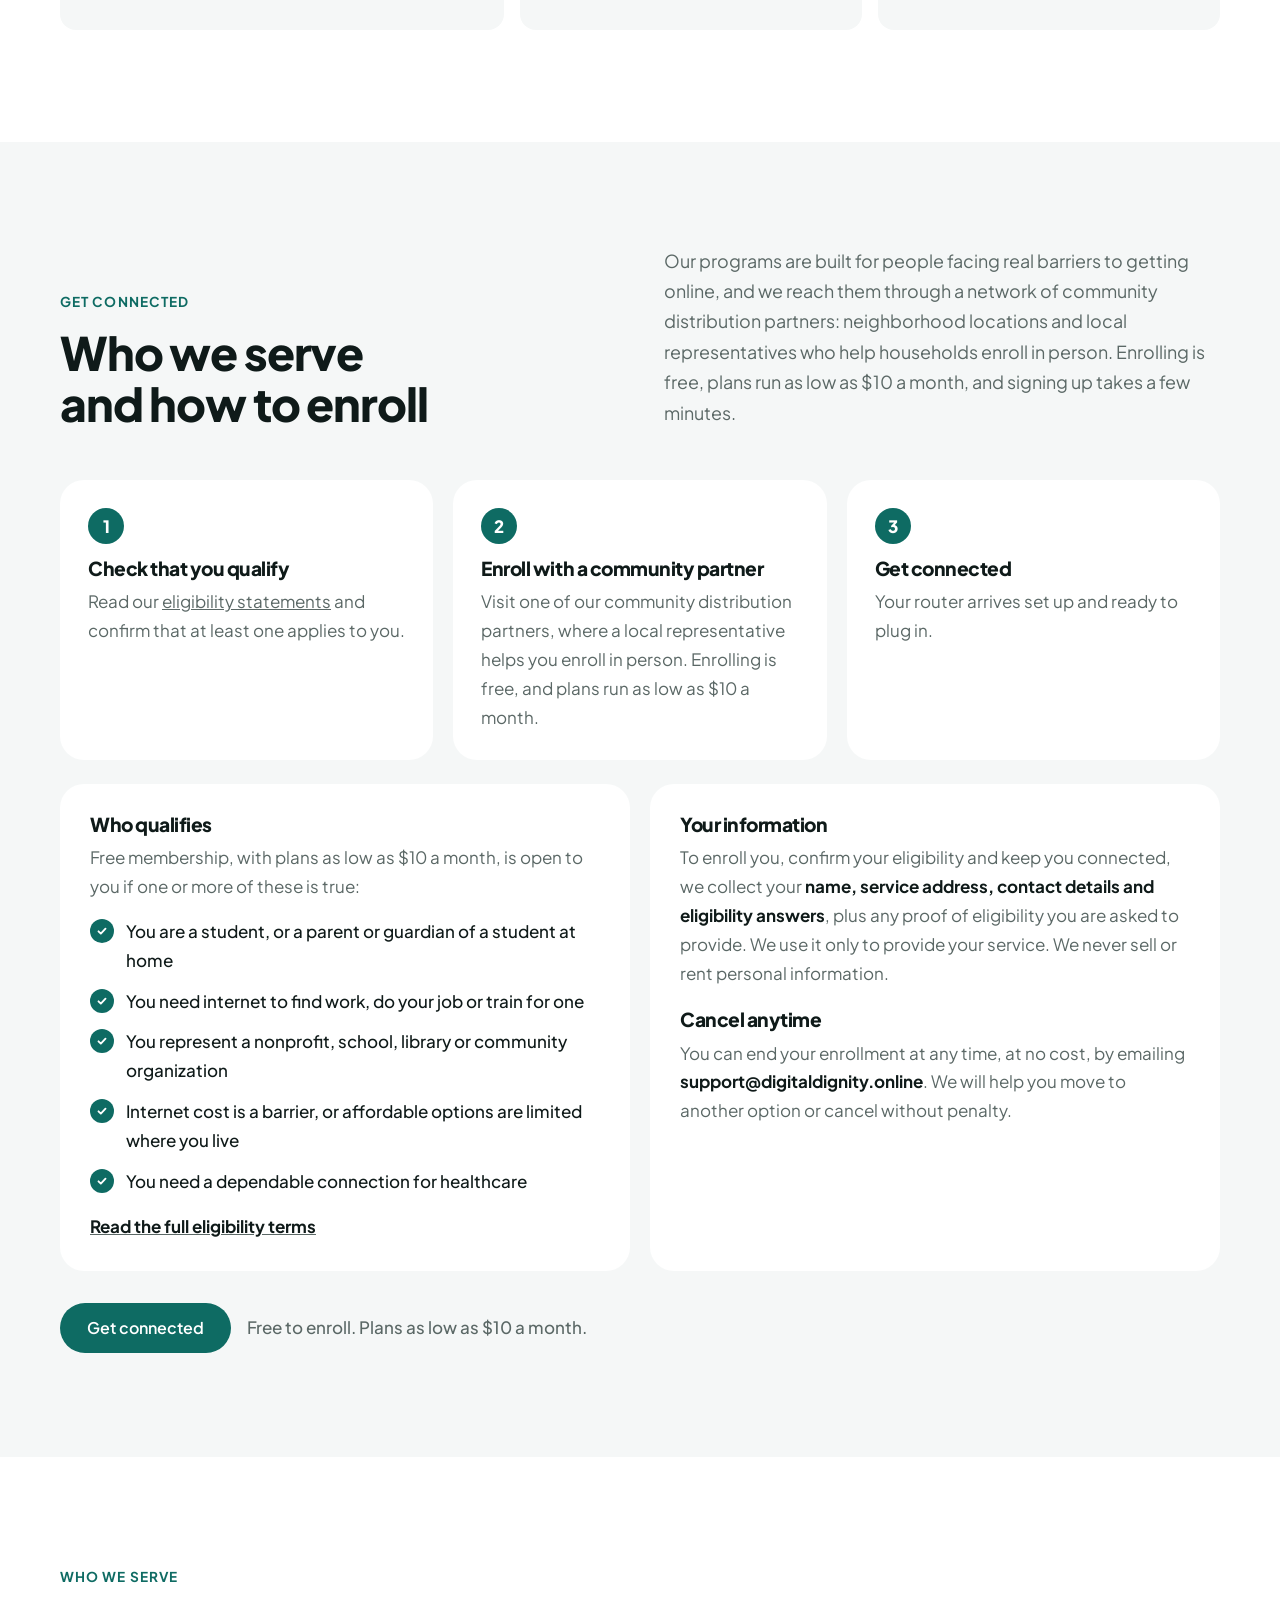
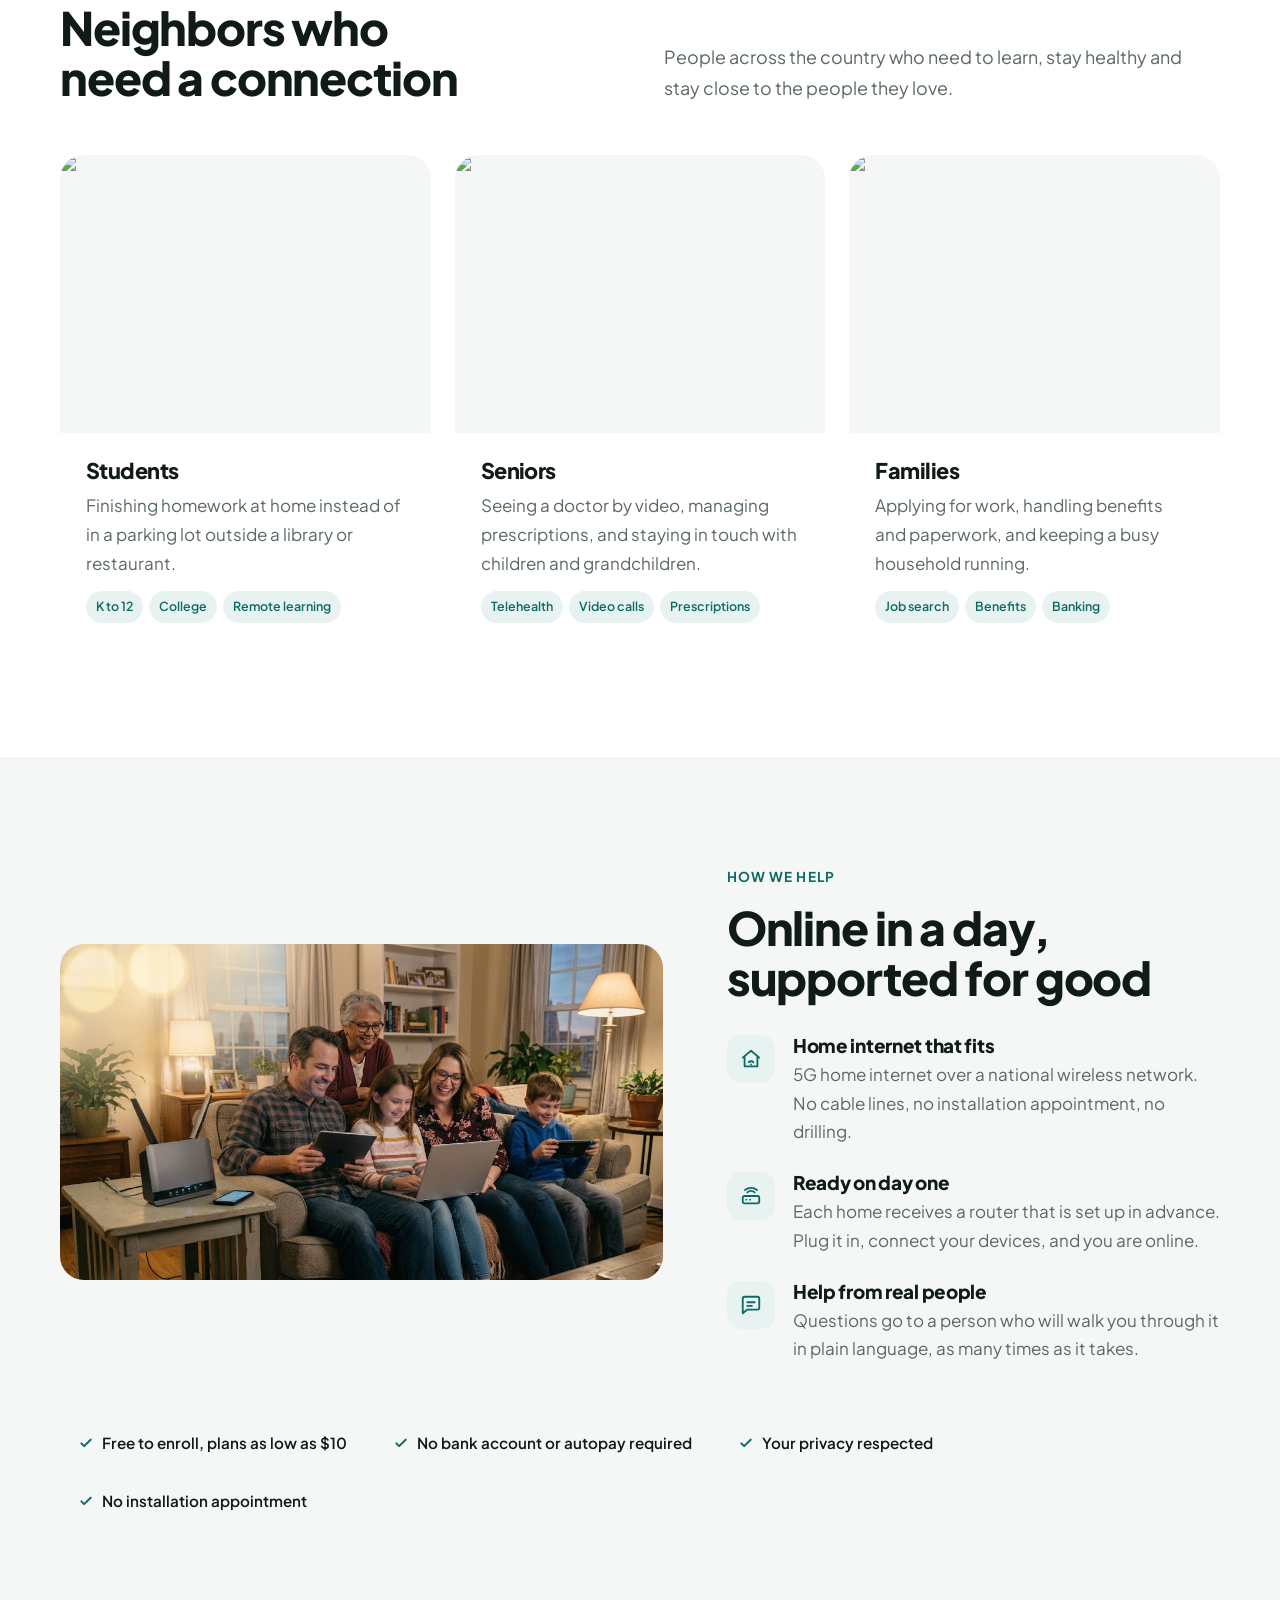
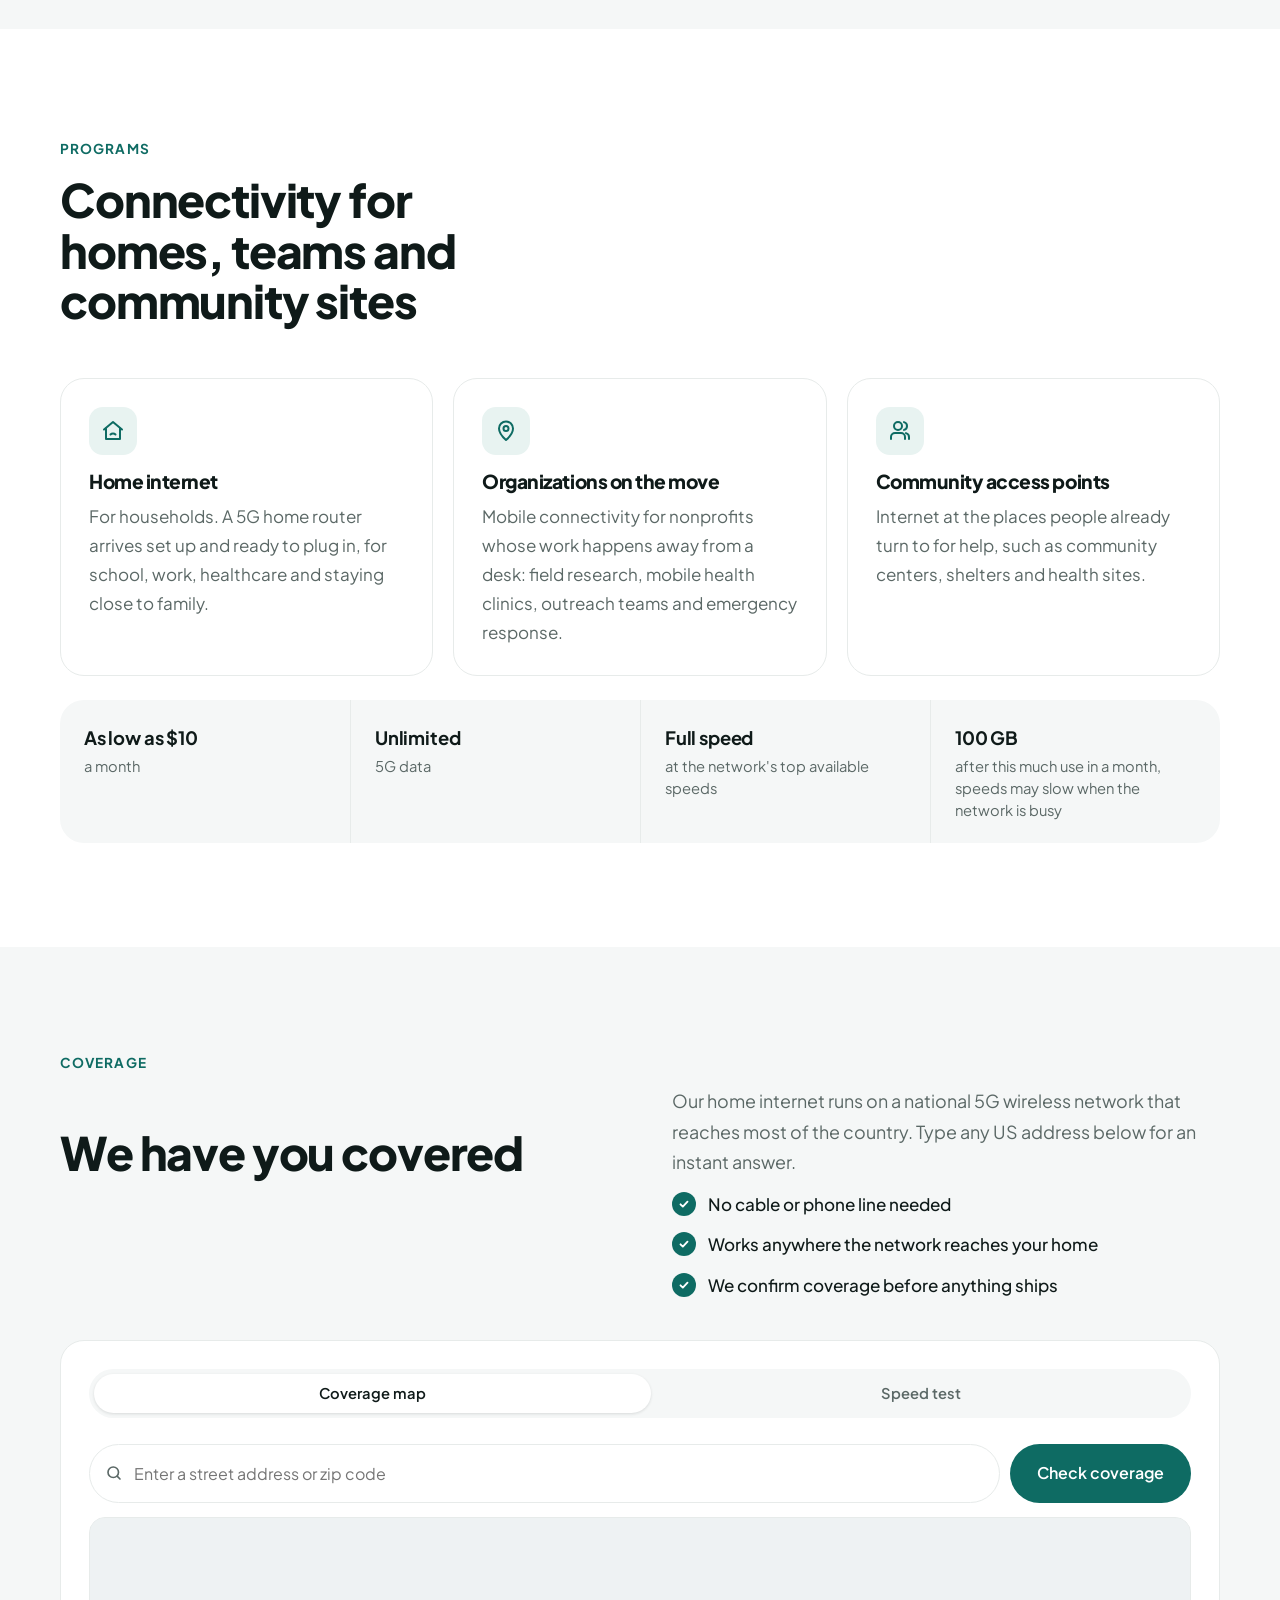
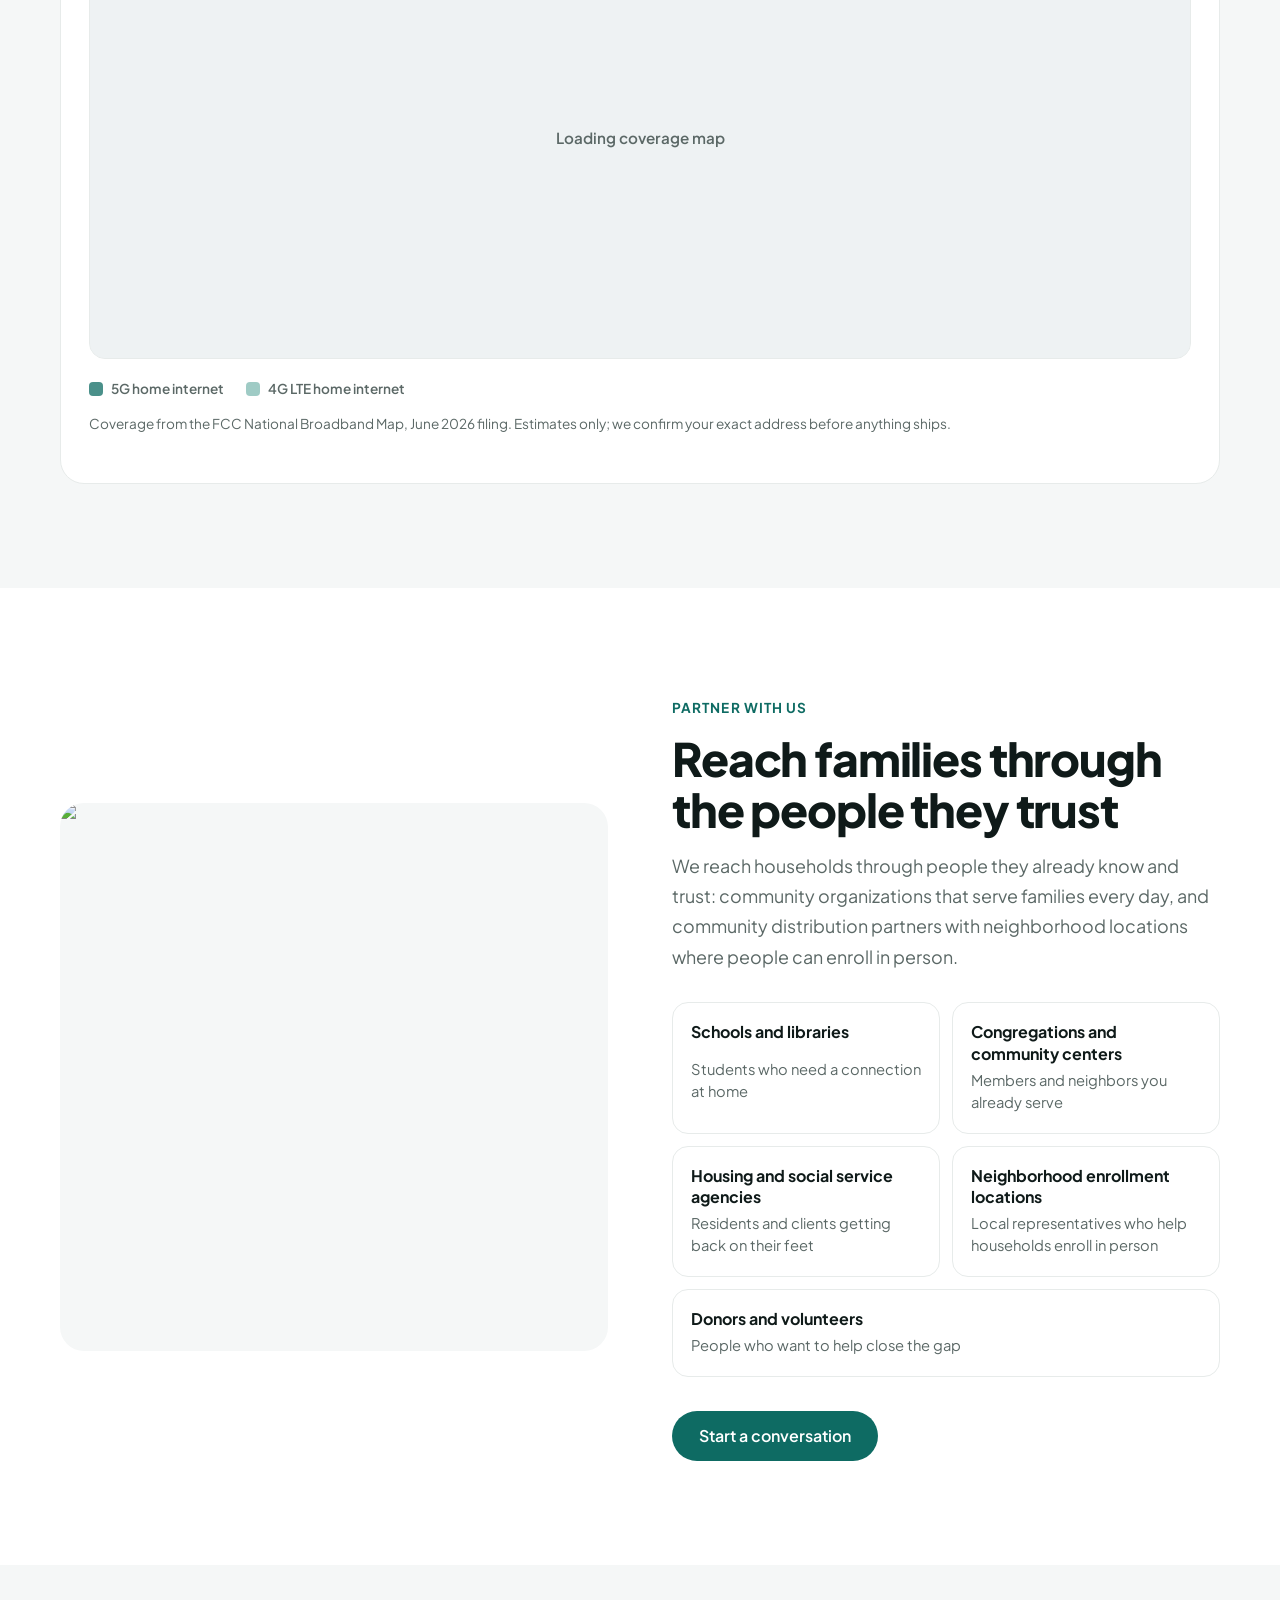
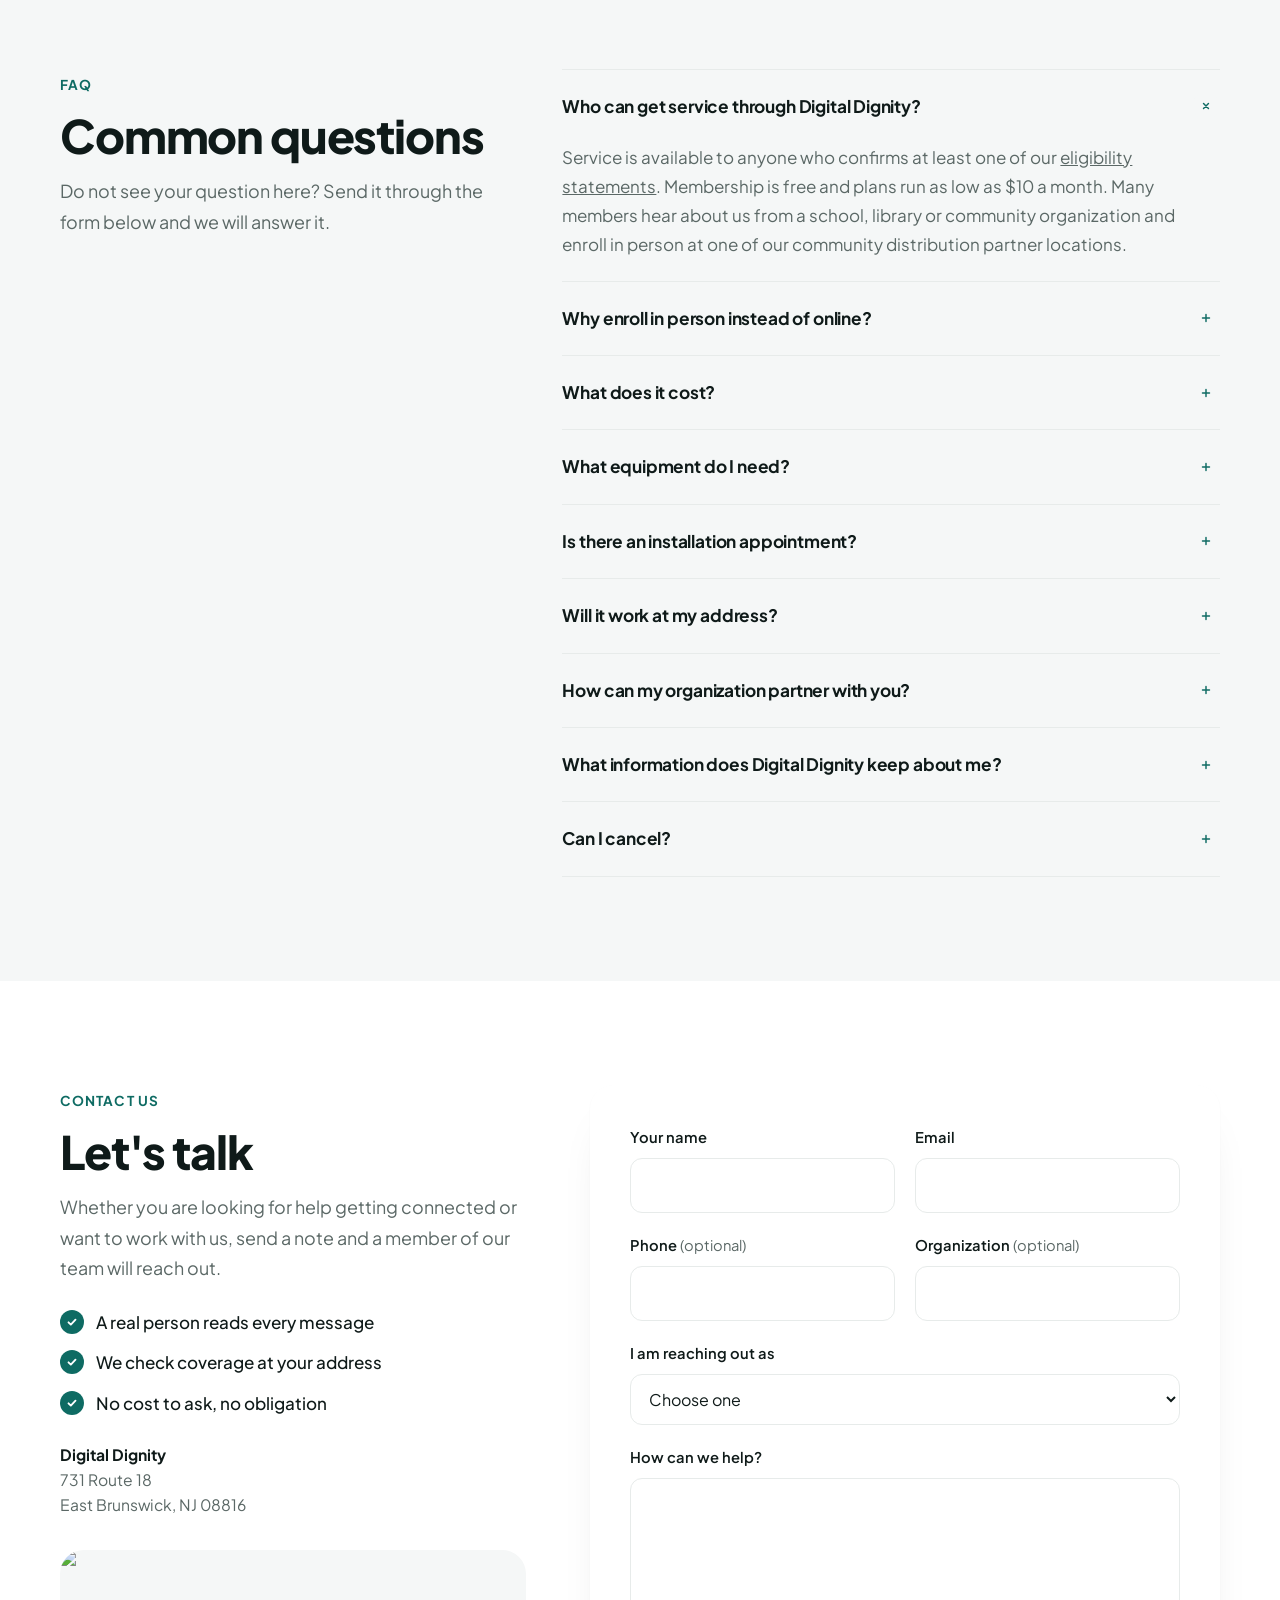
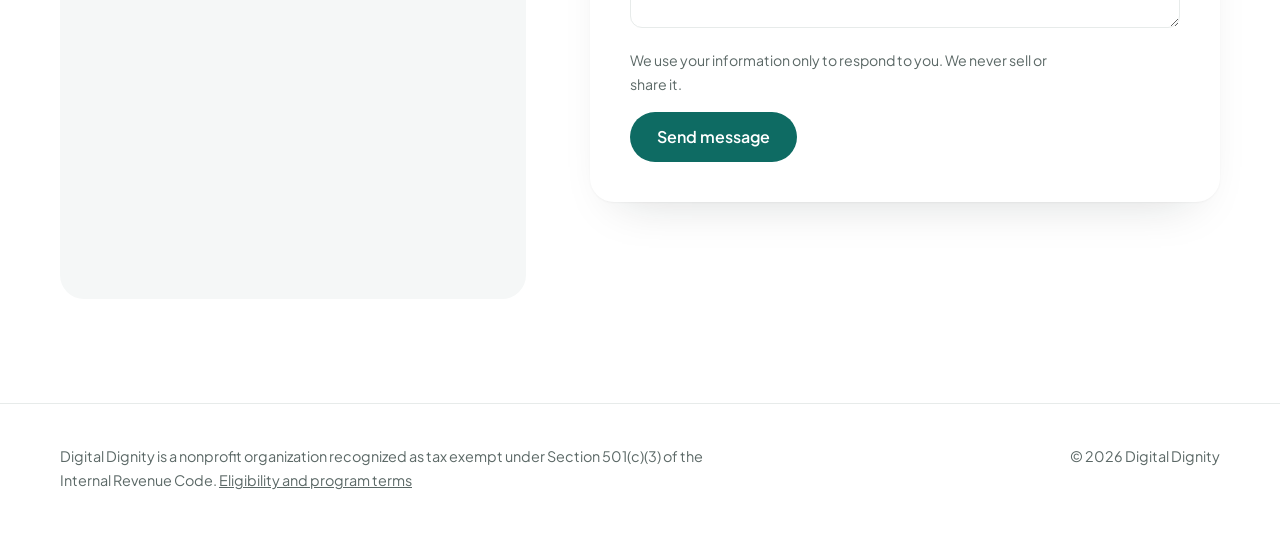
==== commit fd511841: "Balance partner list layout Co-Authored-By: Claude Opus 5.5 <noreply@anthropic.com> Claude-Session: " ====
--- a/index.html
+++ b/index.html
@@ -16,7 +16,7 @@
 <link rel="preconnect" href="https://fonts.gstatic.com" crossorigin>
 <link rel="stylesheet" href="https://fonts.googleapis.com/css2?family=Plus+Jakarta+Sans:wght@400;500;600;700;800&display=swap">
 <link rel="stylesheet" href="https://cdnjs.cloudflare.com/ajax/libs/maplibre-gl/4.7.1/maplibre-gl.min.css">
-<link rel="stylesheet" href="site.css?v=2">
+<link rel="stylesheet" href="site.css?v=3">
 </head>
 <body>
 
--- a/site.css
+++ b/site.css
@@ -273,3 +273,5 @@
 footer{padding-block:40px 48px;font-size:.9rem;color:var(--muted);border-top:1px solid var(--line)}
 .foot{display:flex;flex-wrap:wrap;gap:24px;justify-content:space-between;align-items:flex-start}
 .foot p{max-width:46em}
+
+.partner-list li:last-child:nth-child(odd){grid-column:1 / -1}
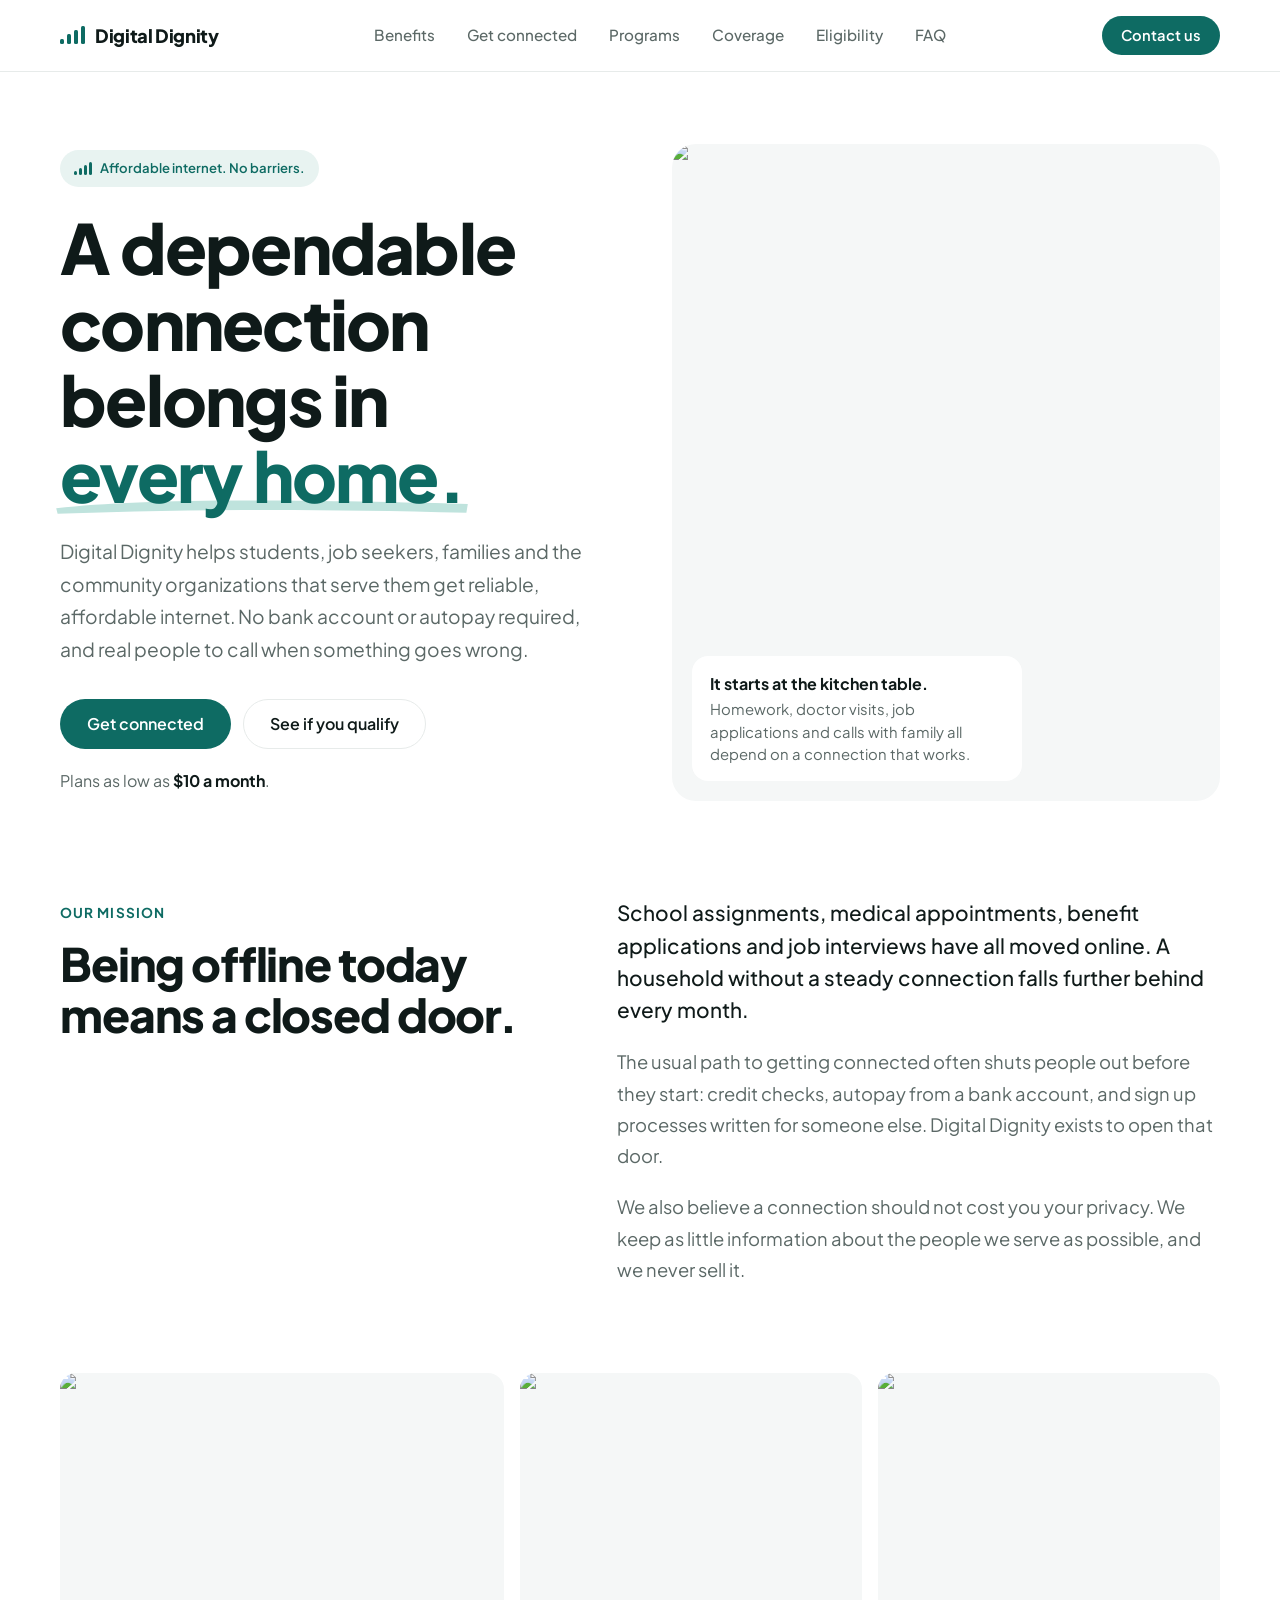
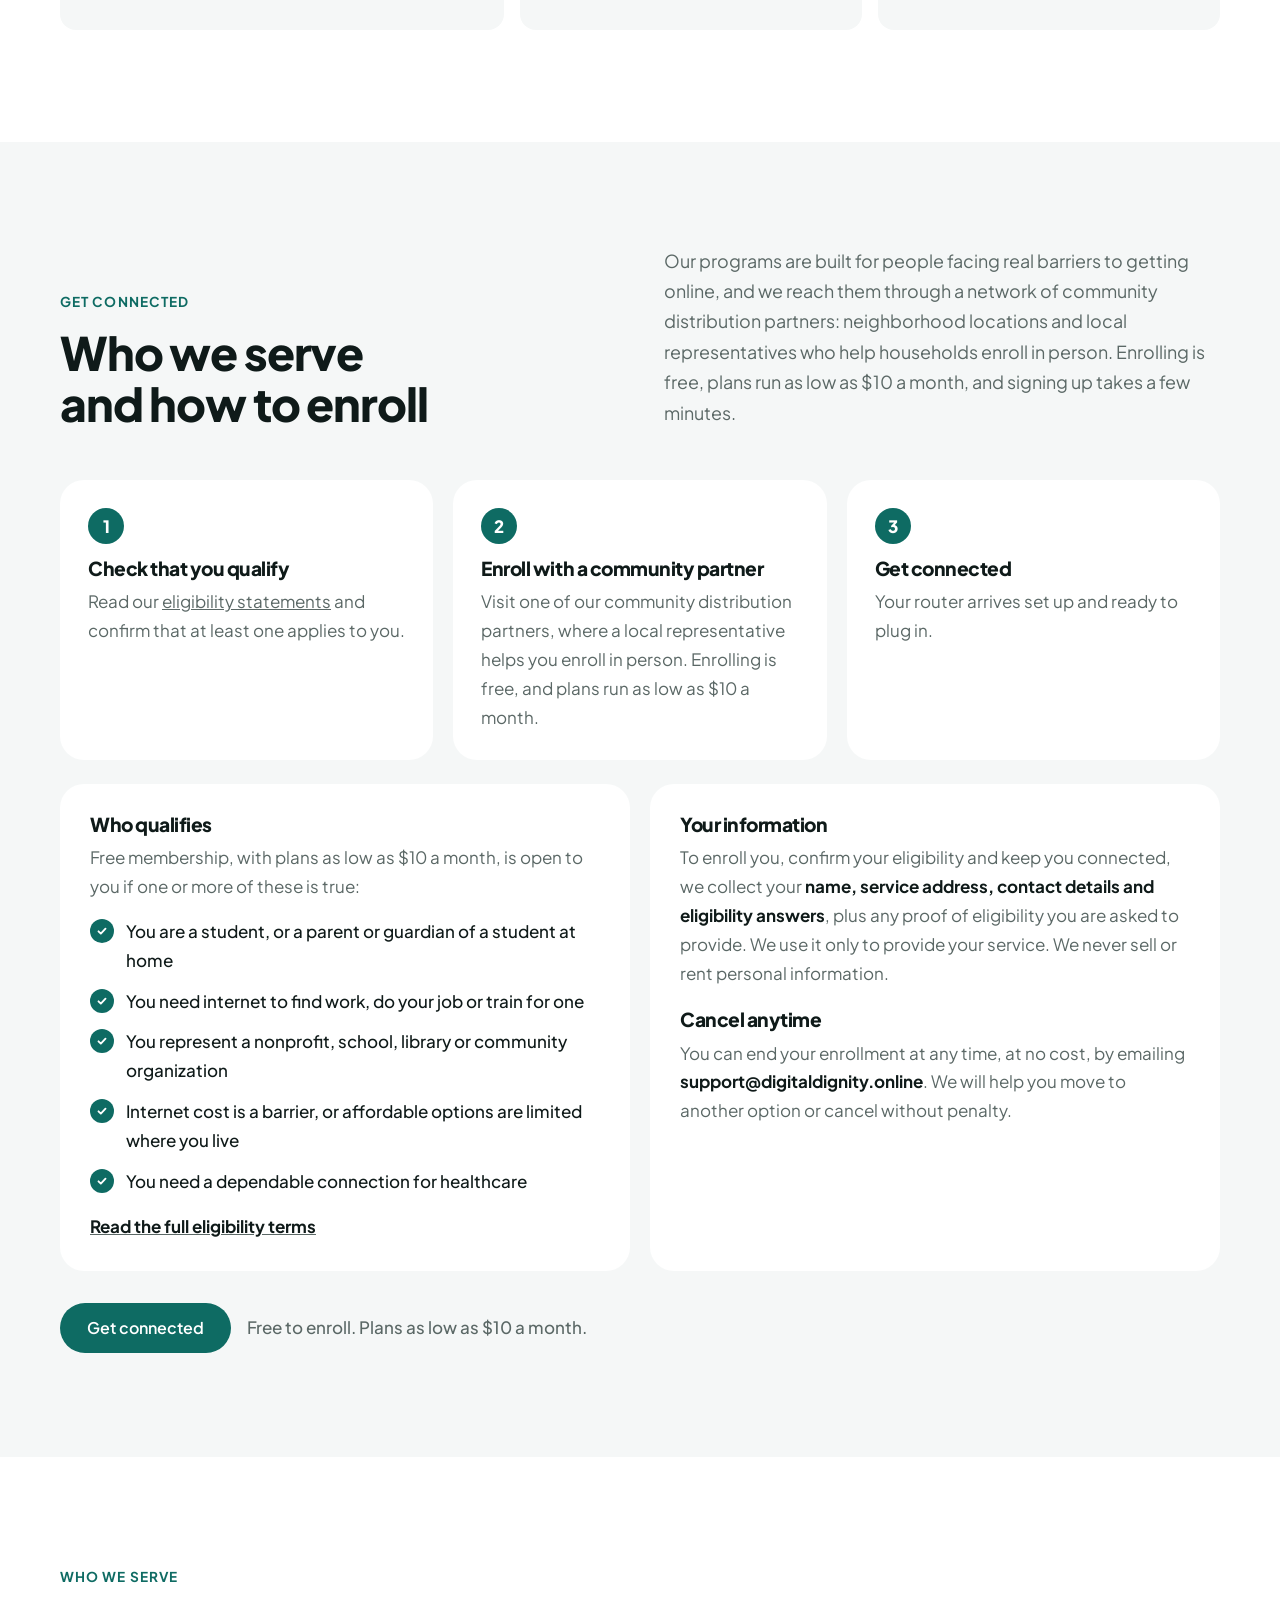
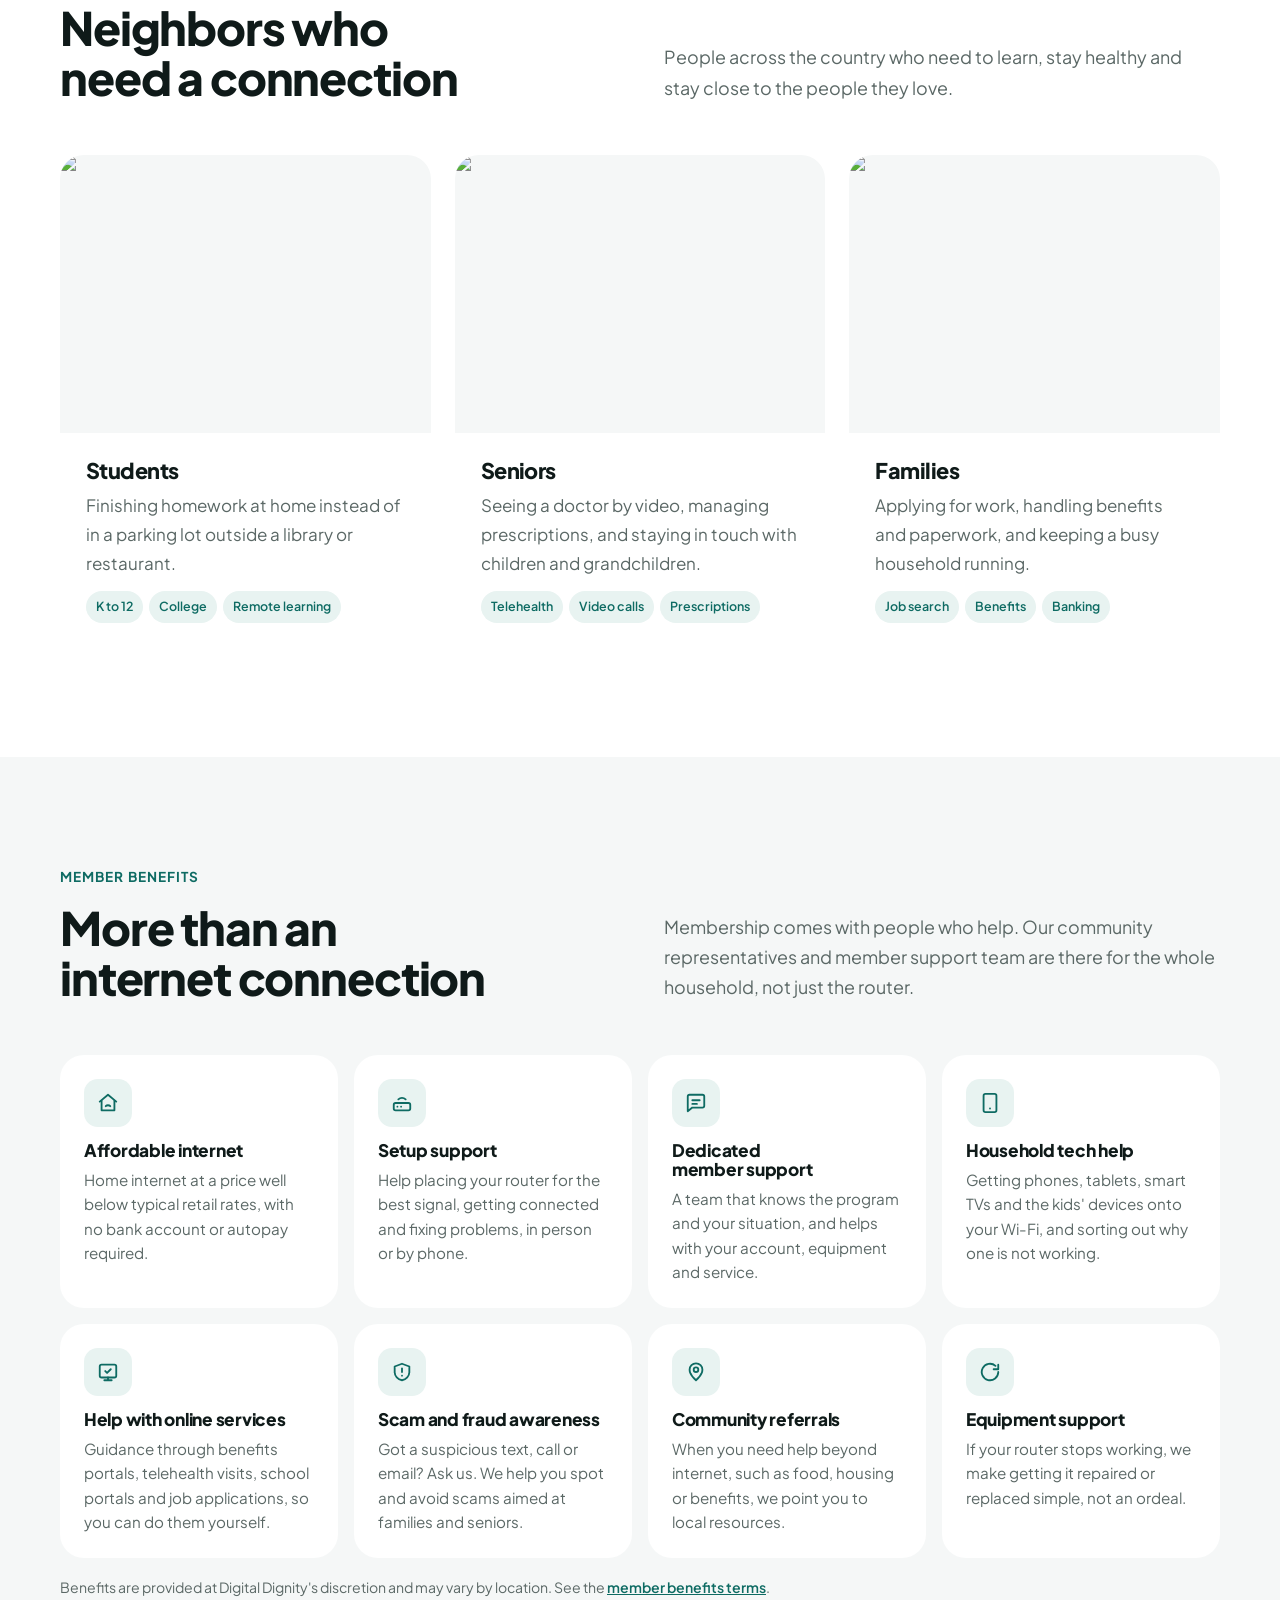
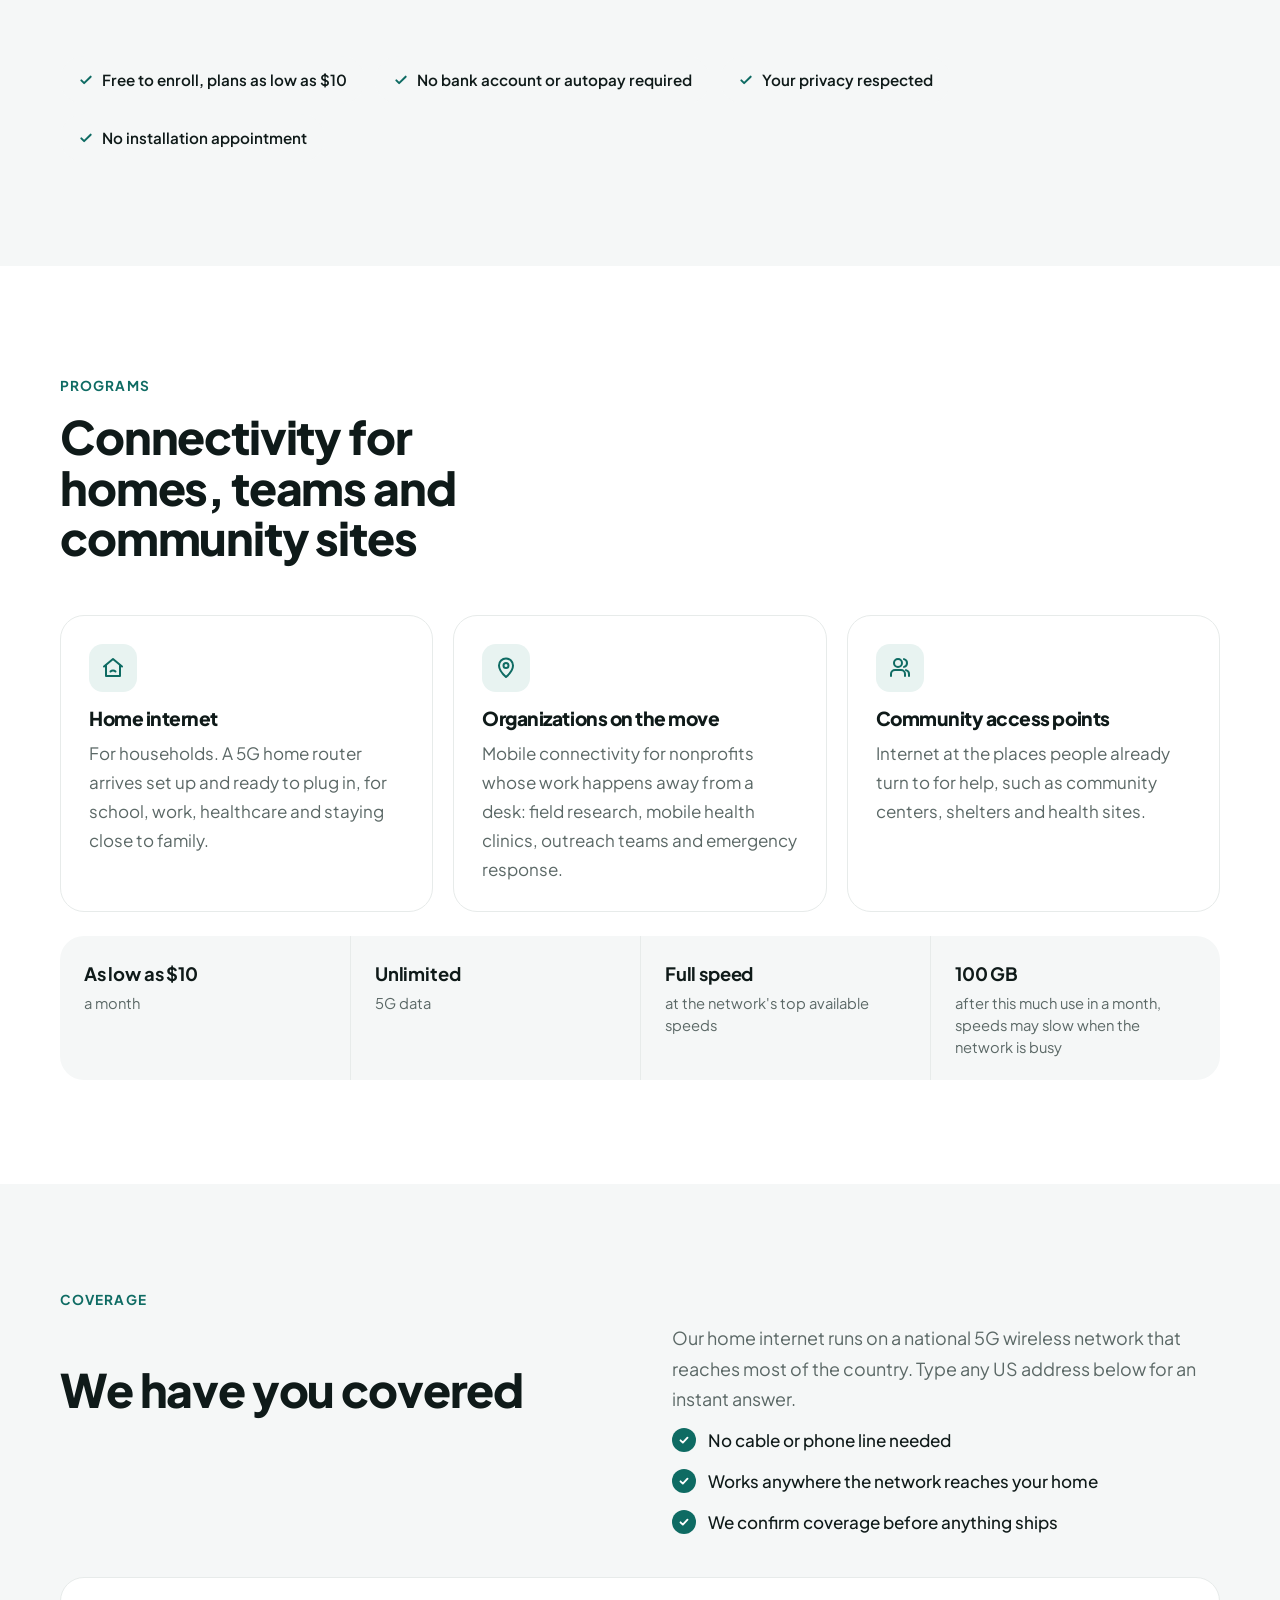
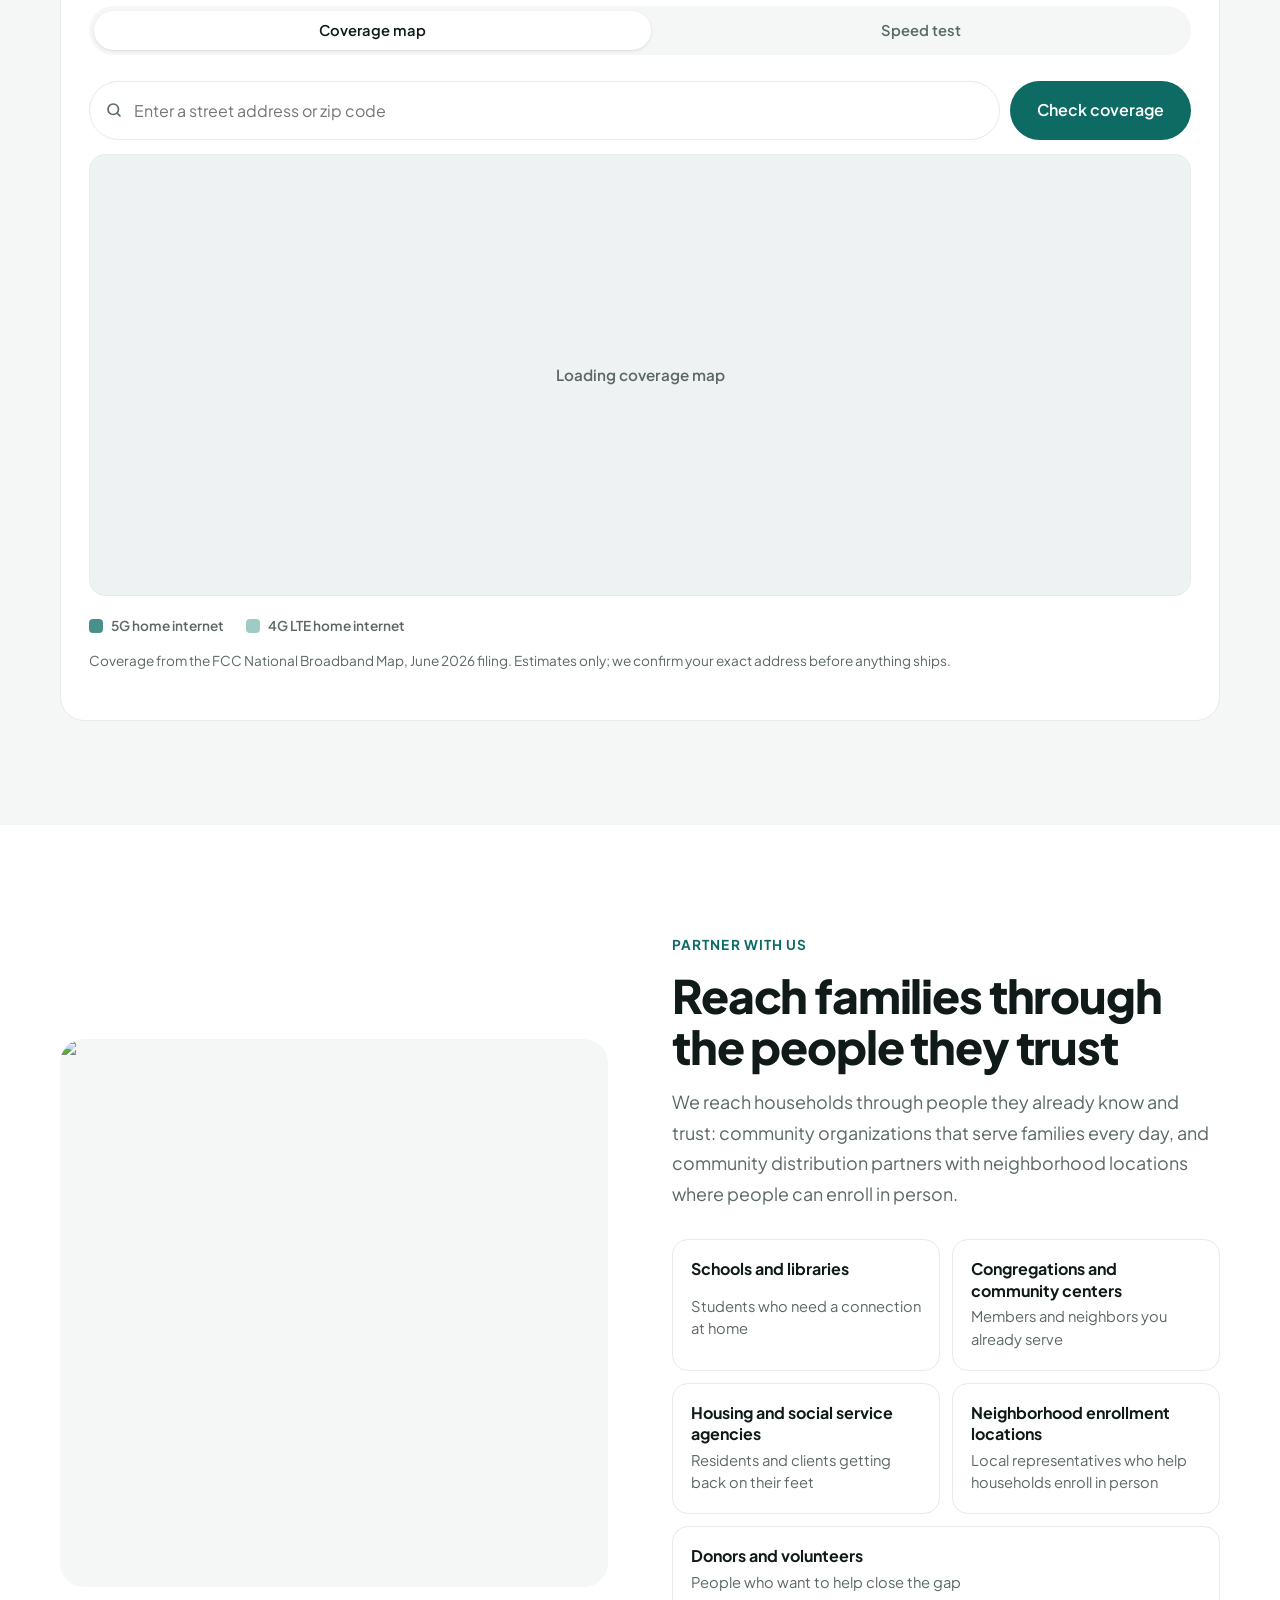
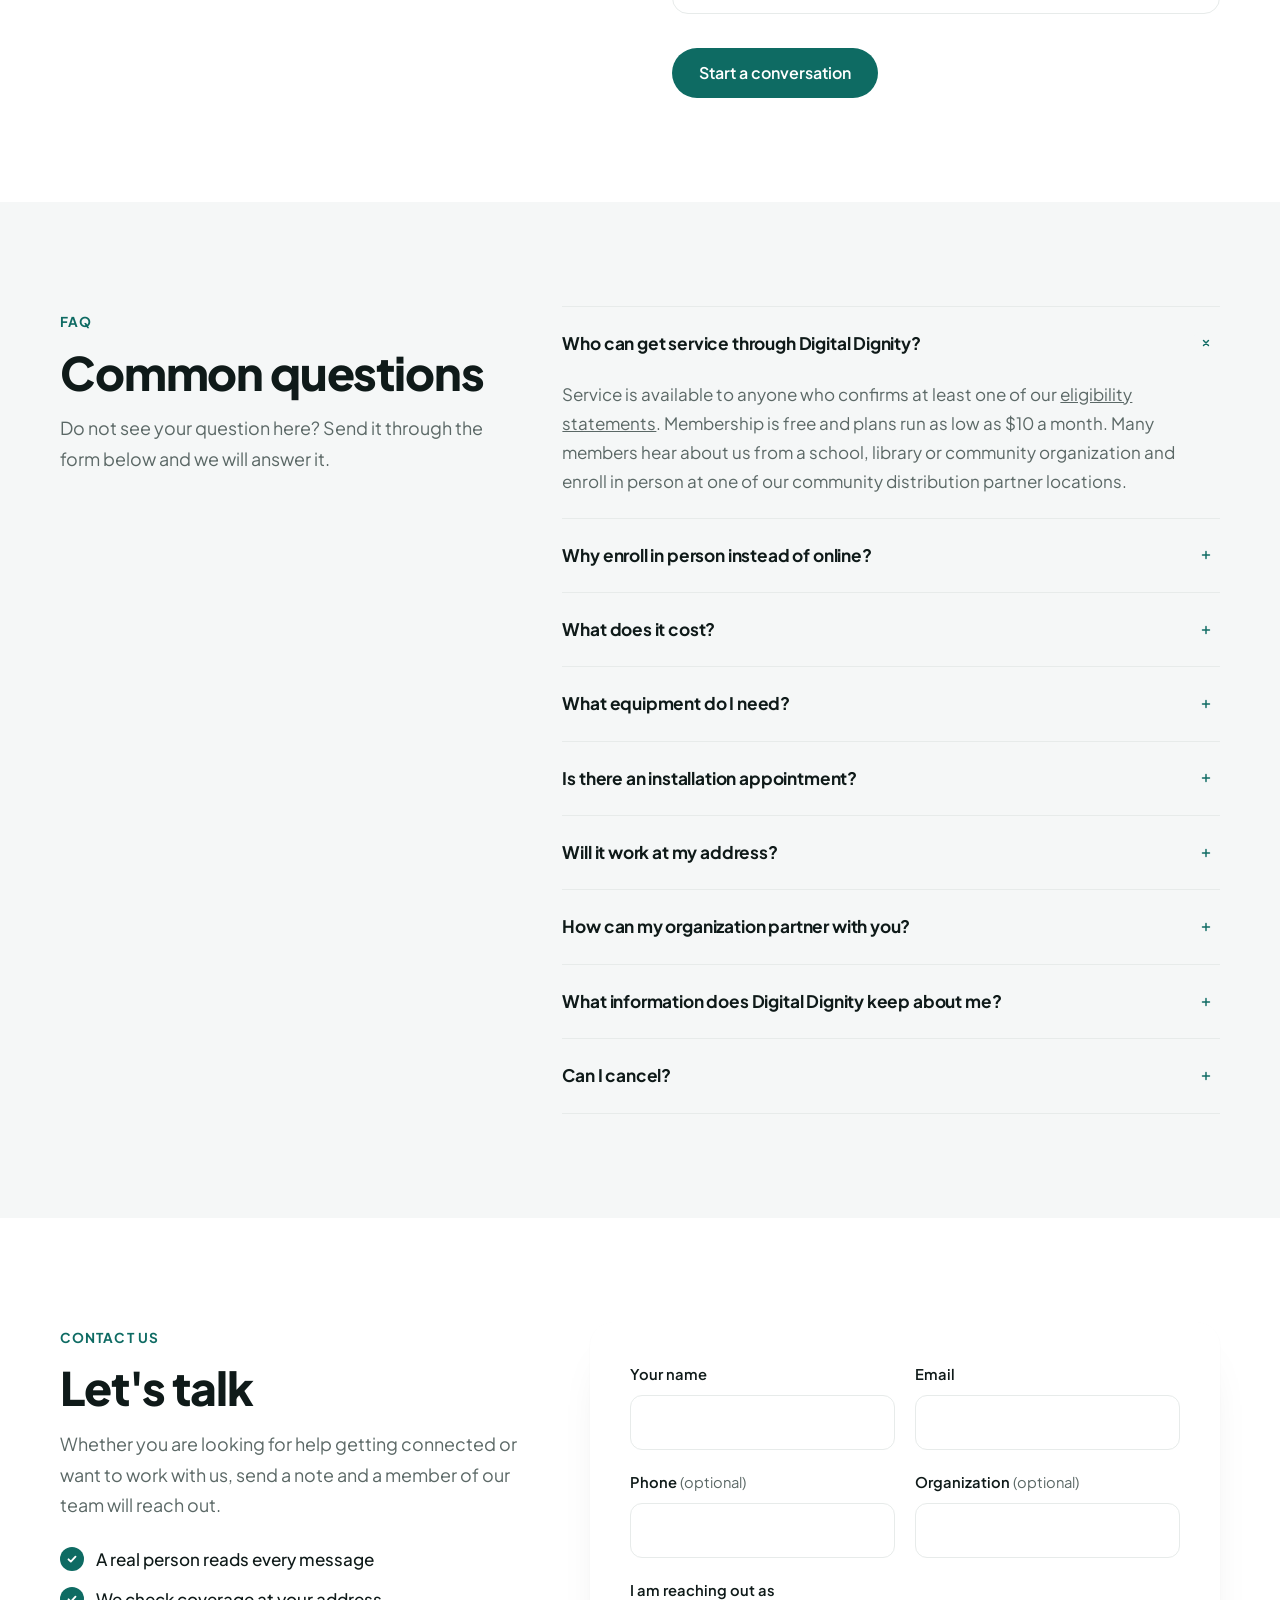
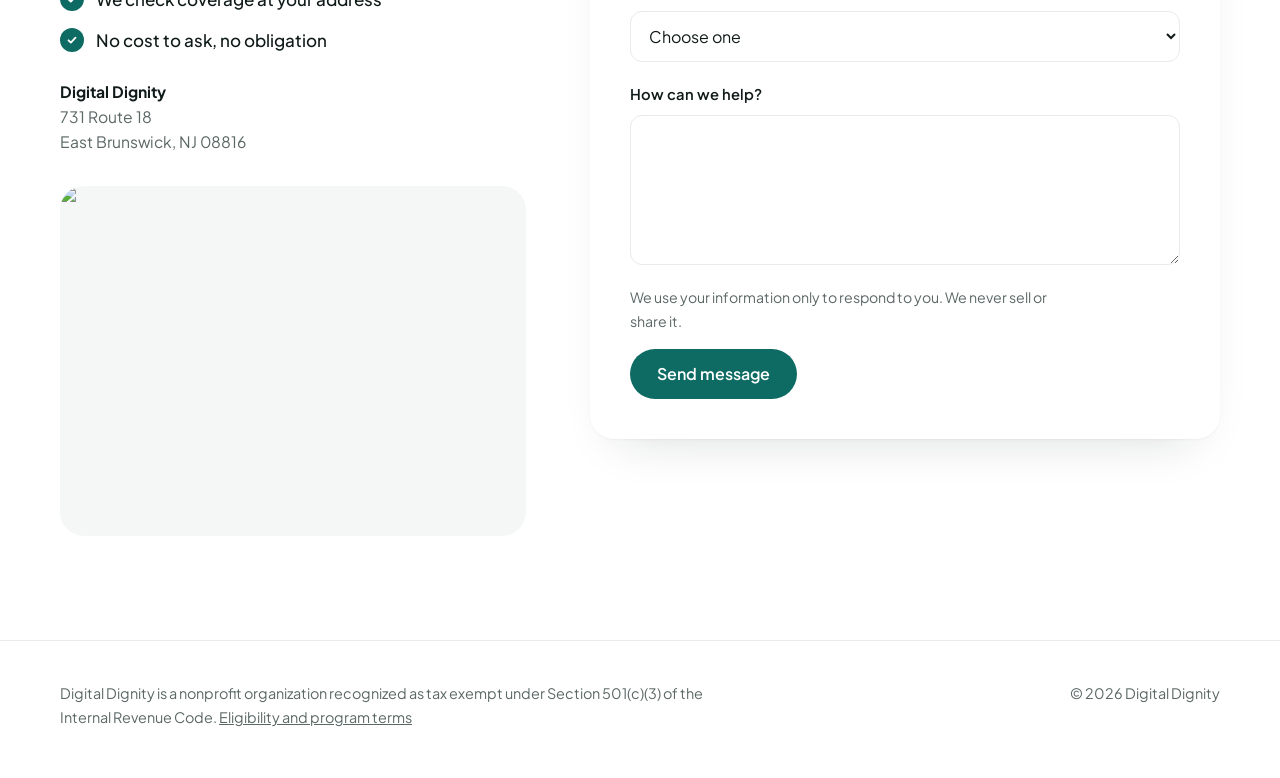
==== commit 6bef0bb8: "Add member benefits section and benefits terms Co-Authored-By: Claude Opus 5.5 <noreply@anthropic.co" ====
--- a/index.html
+++ b/index.html
@@ -16,7 +16,7 @@
 <link rel="preconnect" href="https://fonts.gstatic.com" crossorigin>
 <link rel="stylesheet" href="https://fonts.googleapis.com/css2?family=Plus+Jakarta+Sans:wght@400;500;600;700;800&display=swap">
 <link rel="stylesheet" href="https://cdnjs.cloudflare.com/ajax/libs/maplibre-gl/4.7.1/maplibre-gl.min.css">
-<link rel="stylesheet" href="site.css?v=3">
+<link rel="stylesheet" href="site.css?v=4">
 </head>
 <body>
 
@@ -27,6 +27,7 @@
       Digital Dignity
     </a>
     <ul>
+      <li><a href="#how">Benefits</a></li>
       <li><a href="#membership">Get connected</a></li>
       <li><a href="#programs">Programs</a></li>
       <li><a href="#coverage">Coverage</a></li>
@@ -155,28 +156,25 @@
   </section>
 
   <section class="section soft" id="how">
-    <div class="wrap how-grid">
-      <div class="how-photo">
-        <img src="images/family-home-internet.jpg" alt="Three generations of a family on a couch using laptops, a tablet and a phone, with a home internet router on the side table" width="1024" height="572" loading="lazy">
-      </div>
-      <div>
-        <span class="kicker">How we help</span>
-        <h2>Online in a day, supported for good</h2>
-        <ul class="features">
-          <li>
-            <span class="icon" aria-hidden="true"><svg width="22" height="22" viewBox="0 0 24 24" fill="none" stroke="currentColor" stroke-width="2" stroke-linecap="round" stroke-linejoin="round"><path d="M3 10.5 12 3l9 7.5"/><path d="M5 9.5V20h14V9.5"/><path d="M9.5 15.5a3.5 3.5 0 0 1 5 0"/><path d="M12 18h.01"/></svg></span>
-            <div><h3>Home internet that fits</h3><p>5G home internet over a national wireless network. No cable lines, no installation appointment, no drilling.</p></div>
-          </li>
-          <li>
-            <span class="icon" aria-hidden="true"><svg width="22" height="22" viewBox="0 0 24 24" fill="none" stroke="currentColor" stroke-width="2" stroke-linecap="round" stroke-linejoin="round"><rect x="3" y="12" width="18" height="8" rx="2"/><path d="M7 16h.01M11 16h.01"/><path d="M8 8a6 6 0 0 1 8 0"/><path d="M5.5 5.5a10 10 0 0 1 13 0"/></svg></span>
-            <div><h3>Ready on day one</h3><p>Each home receives a router that is set up in advance. Plug it in, connect your devices, and you are online.</p></div>
-          </li>
-          <li>
-            <span class="icon" aria-hidden="true"><svg width="22" height="22" viewBox="0 0 24 24" fill="none" stroke="currentColor" stroke-width="2" stroke-linecap="round" stroke-linejoin="round"><path d="M21 15a2 2 0 0 1-2 2H8l-5 4V5a2 2 0 0 1 2-2h14a2 2 0 0 1 2 2z"/><path d="M8 9h8M8 13h5"/></svg></span>
-            <div><h3>Help from real people</h3><p>Questions go to a person who will walk you through it in plain language, as many times as it takes.</p></div>
-          </li>
-        </ul>
-      </div>
+    <div class="wrap">
+      <div class="section-head">
+        <div>
+          <span class="kicker">Member benefits</span>
+          <h2>More than an internet connection</h2>
+        </div>
+        <p>Membership comes with people who help. Our community representatives and member support team are there for the whole household, not just the router.</p>
+      </div>
+      <div class="benefits">
+        <article class="benefit"><span class="icon" aria-hidden="true"><svg width="22" height="22" viewBox="0 0 24 24" fill="none" stroke="currentColor" stroke-width="2" stroke-linecap="round" stroke-linejoin="round"><path d="M3 10.5 12 3l9 7.5"/><path d="M5 9.5V20h14V9.5"/><path d="M9.5 15.5a3.5 3.5 0 0 1 5 0"/></svg></span><h3>Affordable internet</h3><p>Home internet at a price well below typical retail rates, with no bank account or autopay required.</p></article>
+        <article class="benefit"><span class="icon" aria-hidden="true"><svg width="22" height="22" viewBox="0 0 24 24" fill="none" stroke="currentColor" stroke-width="2" stroke-linecap="round" stroke-linejoin="round"><rect x="3" y="12" width="18" height="8" rx="2"/><path d="M7 16h.01M11 16h.01"/><path d="M8 8a6 6 0 0 1 8 0"/></svg></span><h3>Setup support</h3><p>Help placing your router for the best signal, getting connected and fixing problems, in person or by phone.</p></article>
+        <article class="benefit"><span class="icon" aria-hidden="true"><svg width="22" height="22" viewBox="0 0 24 24" fill="none" stroke="currentColor" stroke-width="2" stroke-linecap="round" stroke-linejoin="round"><path d="M21 15a2 2 0 0 1-2 2H8l-5 4V5a2 2 0 0 1 2-2h14a2 2 0 0 1 2 2z"/><path d="M8 9h8M8 13h5"/></svg></span><h3>Dedicated member support</h3><p>A team that knows the program and your situation, and helps with your account, equipment and service.</p></article>
+        <article class="benefit"><span class="icon" aria-hidden="true"><svg width="22" height="22" viewBox="0 0 24 24" fill="none" stroke="currentColor" stroke-width="2" stroke-linecap="round" stroke-linejoin="round"><rect x="5" y="2" width="14" height="20" rx="2"/><path d="M12 18h.01"/></svg></span><h3>Household tech help</h3><p>Getting phones, tablets, smart TVs and the kids' devices onto your Wi-Fi, and sorting out why one is not working.</p></article>
+        <article class="benefit"><span class="icon" aria-hidden="true"><svg width="22" height="22" viewBox="0 0 24 24" fill="none" stroke="currentColor" stroke-width="2" stroke-linecap="round" stroke-linejoin="round"><rect x="3" y="4" width="18" height="14" rx="2"/><path d="M8 21h8M12 18v3"/><path d="m9 11 2 2 4-4"/></svg></span><h3>Help with online services</h3><p>Guidance through benefits portals, telehealth visits, school portals and job applications, so you can do them yourself.</p></article>
+        <article class="benefit"><span class="icon" aria-hidden="true"><svg width="22" height="22" viewBox="0 0 24 24" fill="none" stroke="currentColor" stroke-width="2" stroke-linecap="round" stroke-linejoin="round"><path d="M12 3 4 6v6c0 4.5 3.4 8.2 8 9 4.6-.8 8-4.5 8-9V6z"/><path d="M12 8v4M12 16h.01"/></svg></span><h3>Scam and fraud awareness</h3><p>Got a suspicious text, call or email? Ask us. We help you spot and avoid scams aimed at families and seniors.</p></article>
+        <article class="benefit"><span class="icon" aria-hidden="true"><svg width="22" height="22" viewBox="0 0 24 24" fill="none" stroke="currentColor" stroke-width="2" stroke-linecap="round" stroke-linejoin="round"><path d="M12 21s-7-6.2-7-11.5a7 7 0 0 1 14 0C19 14.8 12 21 12 21z"/><circle cx="12" cy="9.5" r="2.5"/></svg></span><h3>Community referrals</h3><p>When you need help beyond internet, such as food, housing or benefits, we point you to local resources.</p></article>
+        <article class="benefit"><span class="icon" aria-hidden="true"><svg width="22" height="22" viewBox="0 0 24 24" fill="none" stroke="currentColor" stroke-width="2" stroke-linecap="round" stroke-linejoin="round"><path d="M21 12a9 9 0 1 1-3-6.7"/><path d="M21 4v5h-5"/></svg></span><h3>Equipment support</h3><p>If your router stops working, we make getting it repaired or replaced simple, not an ordeal.</p></article>
+      </div>
+      <p class="benefits-note">Benefits are provided at Digital Dignity's discretion and may vary by location. See the <a href="eligibility.html#benefits">member benefits terms</a>.</p>
     </div>
     <div class="wrap">
       <div class="promises" aria-label="Our commitments">
--- a/site.css
+++ b/site.css
@@ -275,3 +275,13 @@
 .foot p{max-width:46em}
 
 .partner-list li:last-child:nth-child(odd){grid-column:1 / -1}
+
+/* benefits */
+.benefits{display:grid;grid-template-columns:repeat(4,1fr);gap:16px}
+.benefit{background:var(--bg);border-radius:var(--r-lg);padding:24px;display:grid;gap:8px;align-content:start}
+.benefit h3{font-size:1.08rem;letter-spacing:-0.015em;margin-top:6px}
+.benefit p{color:var(--muted);font-size:.95rem;line-height:1.6}
+.benefits-note{color:var(--muted);font-size:.88rem;margin-top:18px}
+.benefits-note a{color:var(--accent);font-weight:600}
+@media (max-width: 1000px){.benefits{grid-template-columns:1fr 1fr}}
+@media (max-width: 560px){.benefits{grid-template-columns:1fr}}
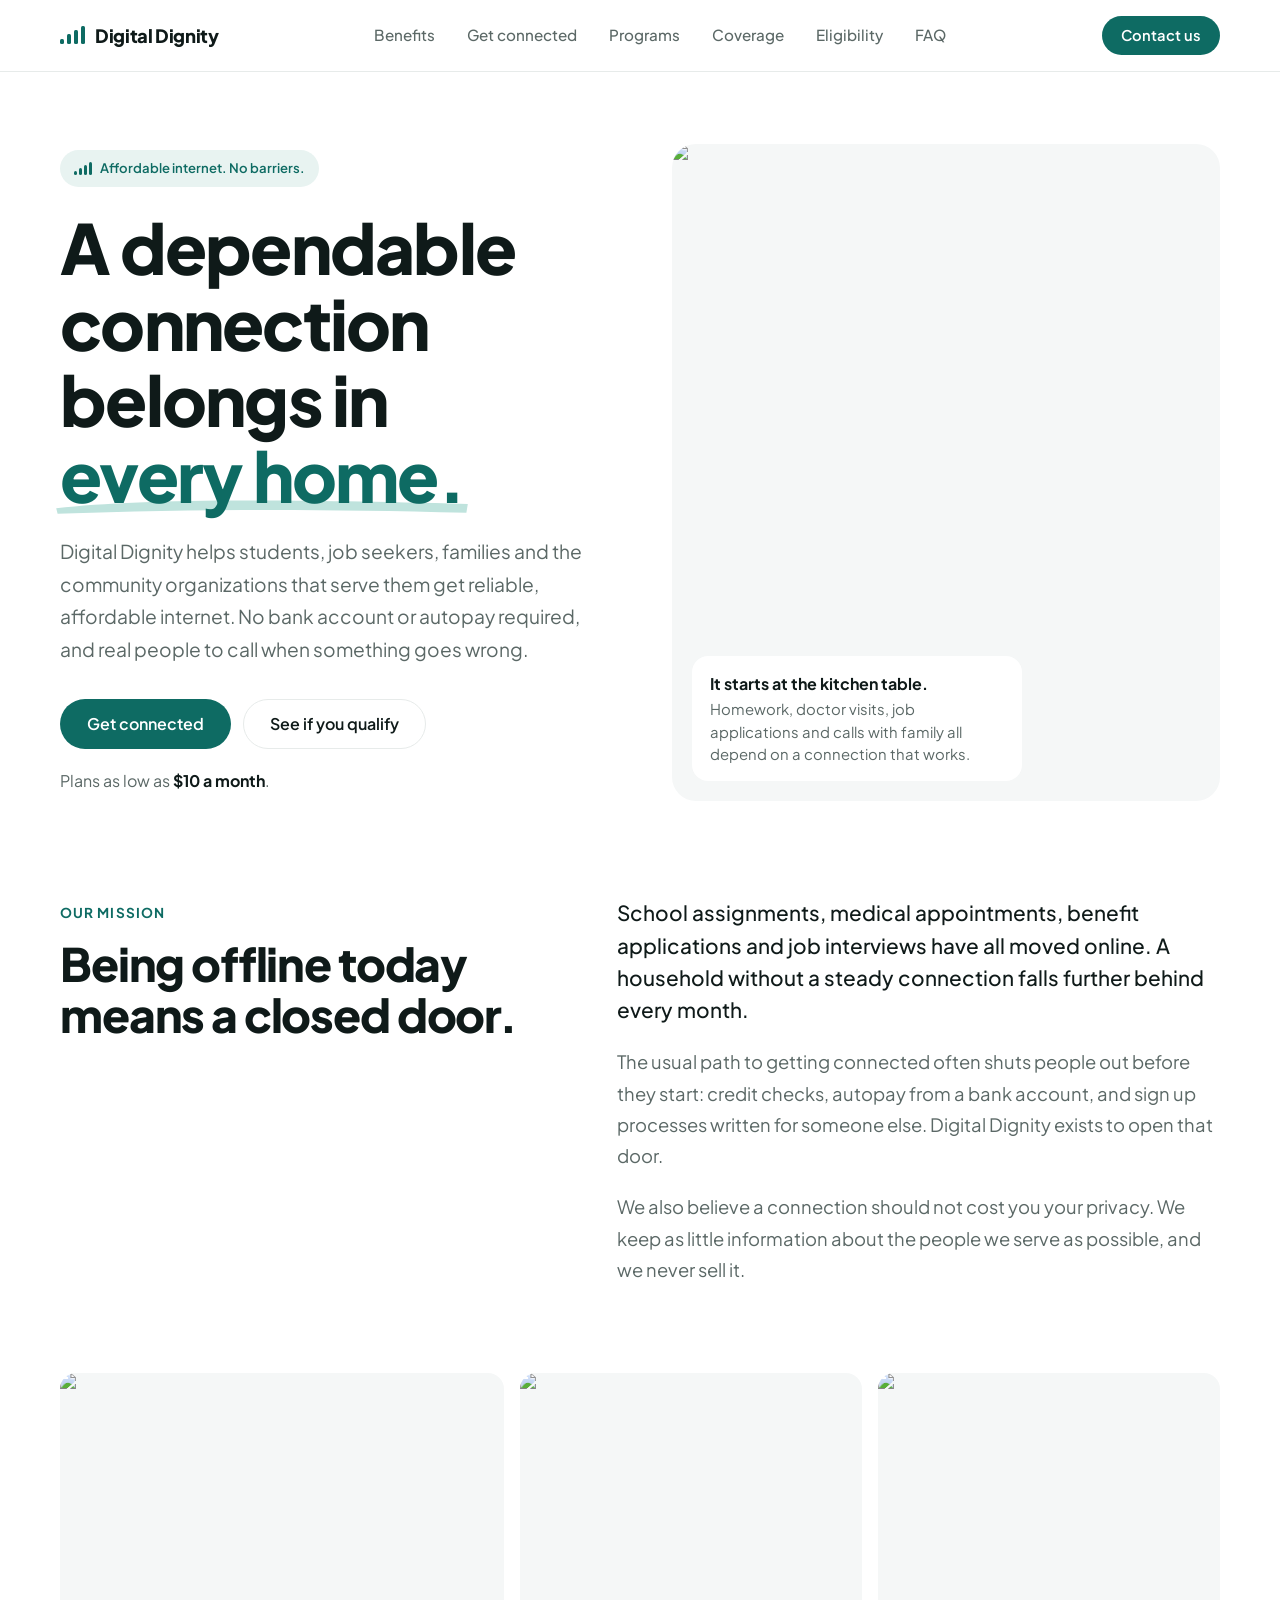
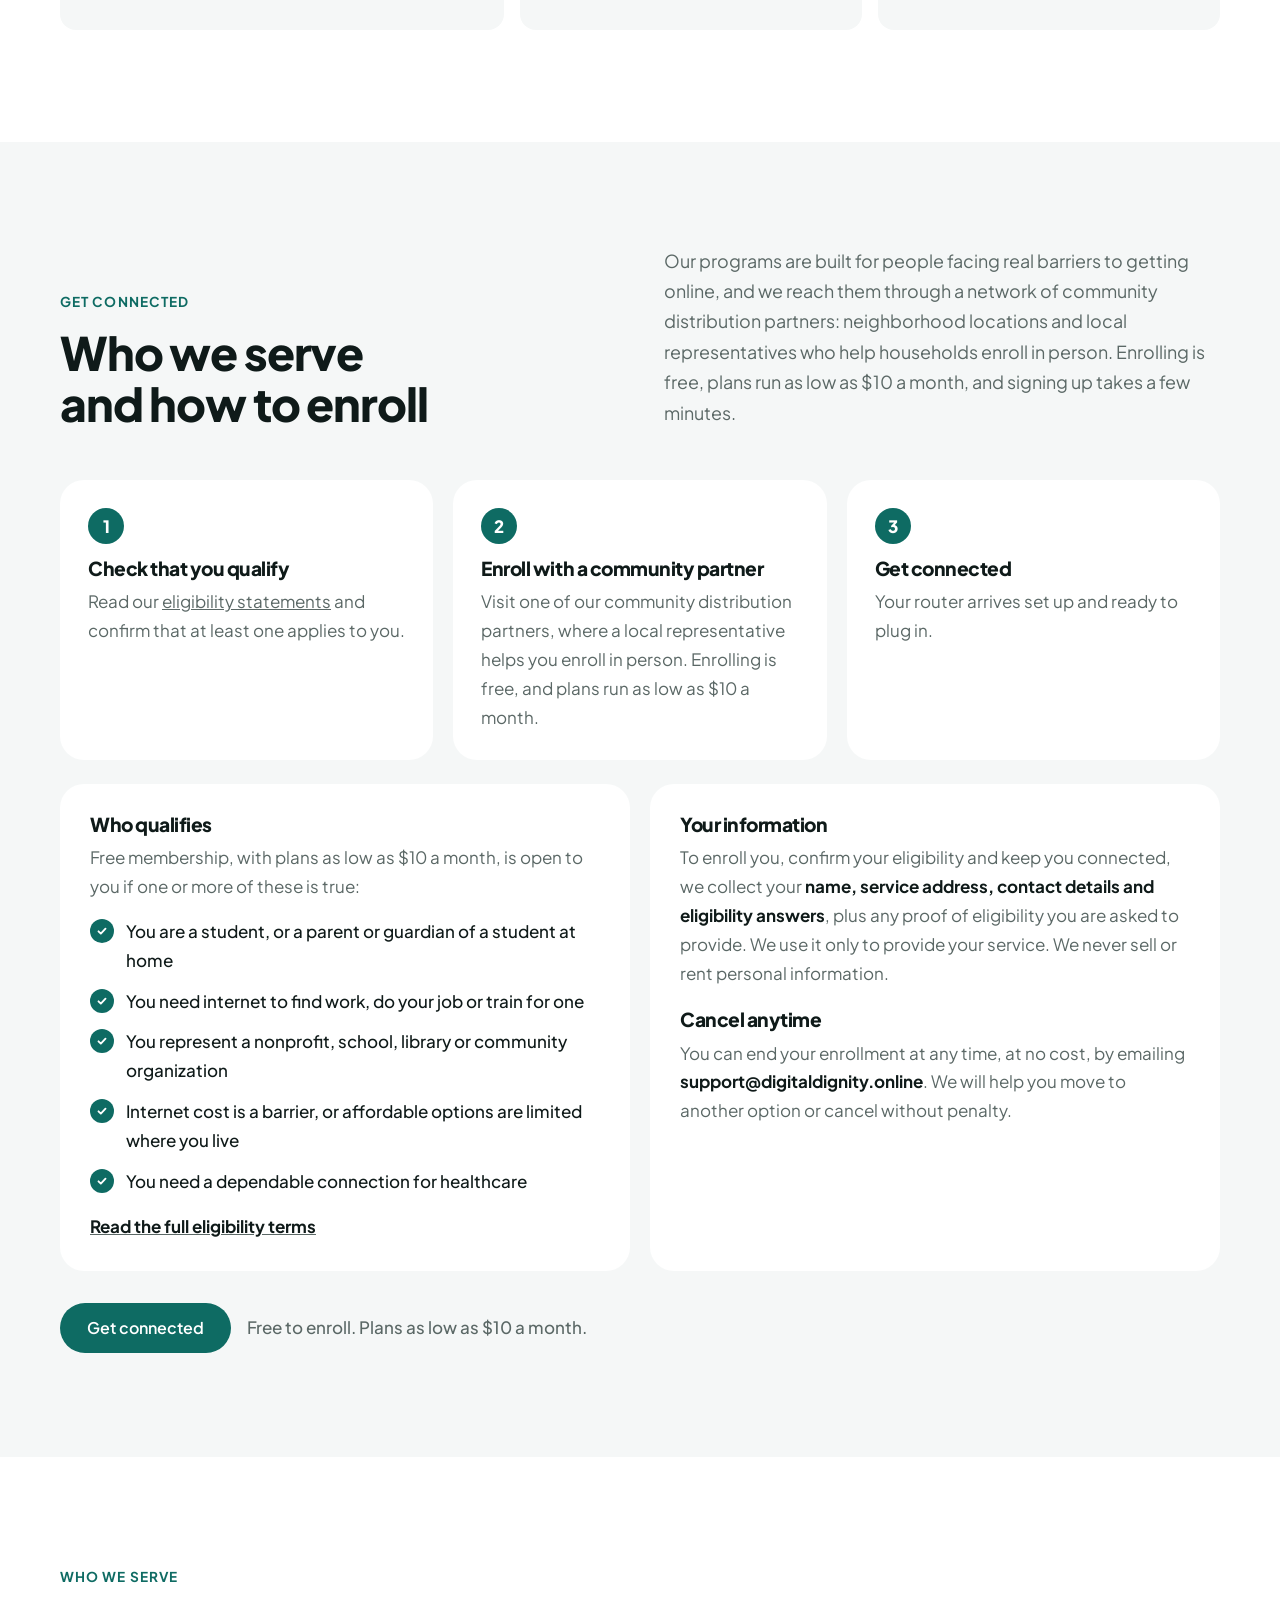
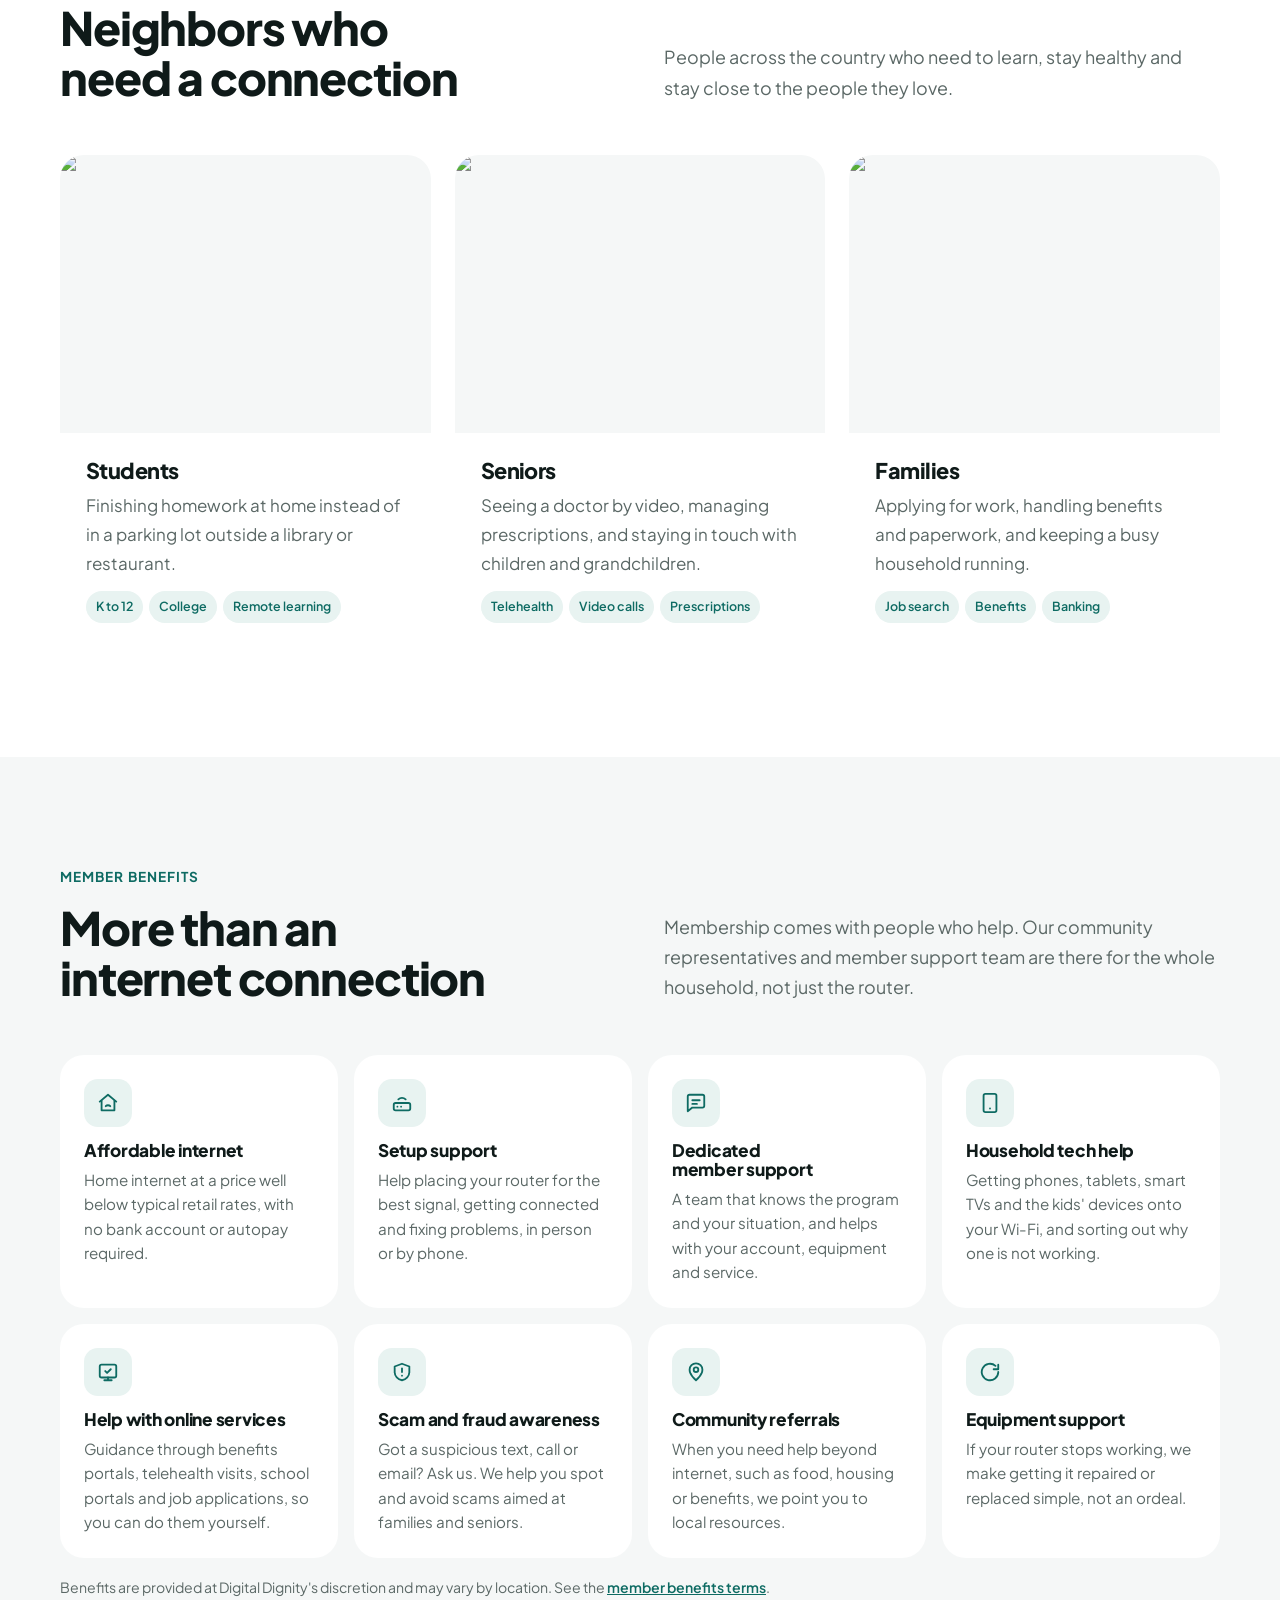
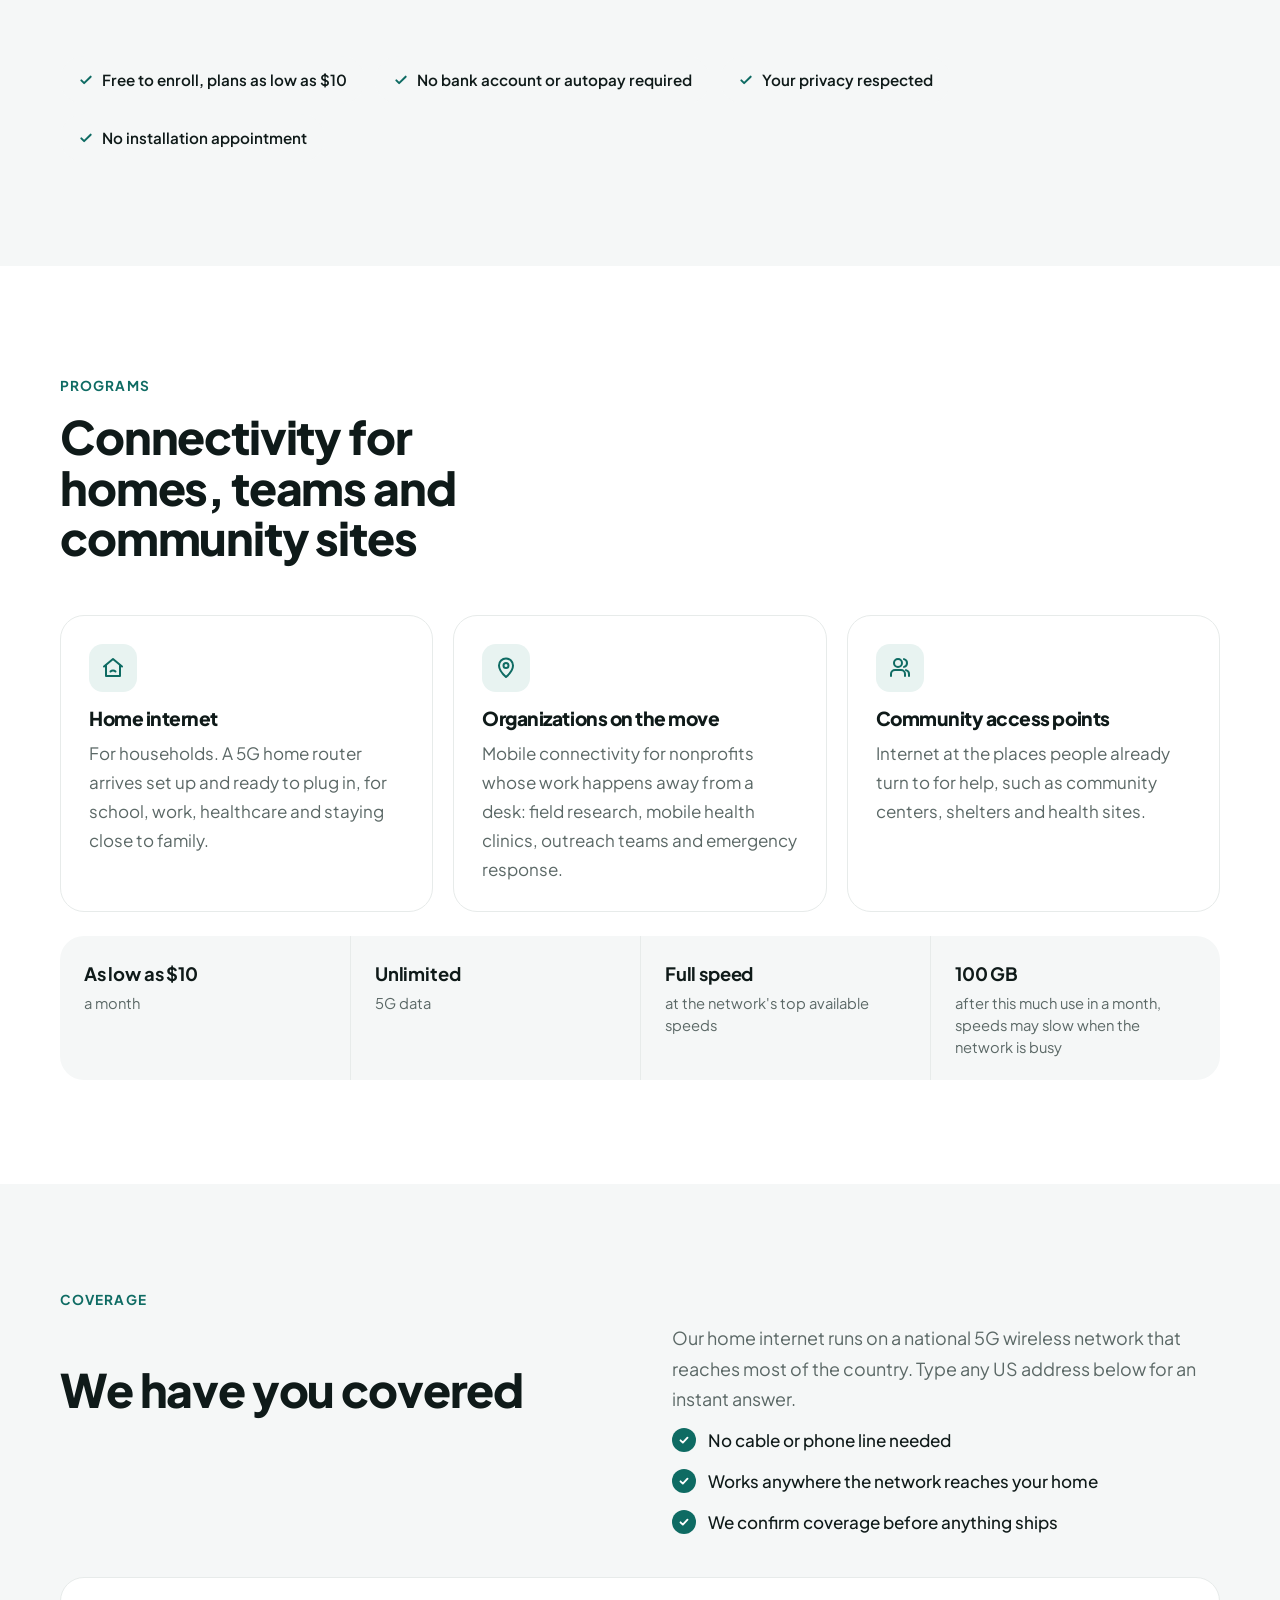
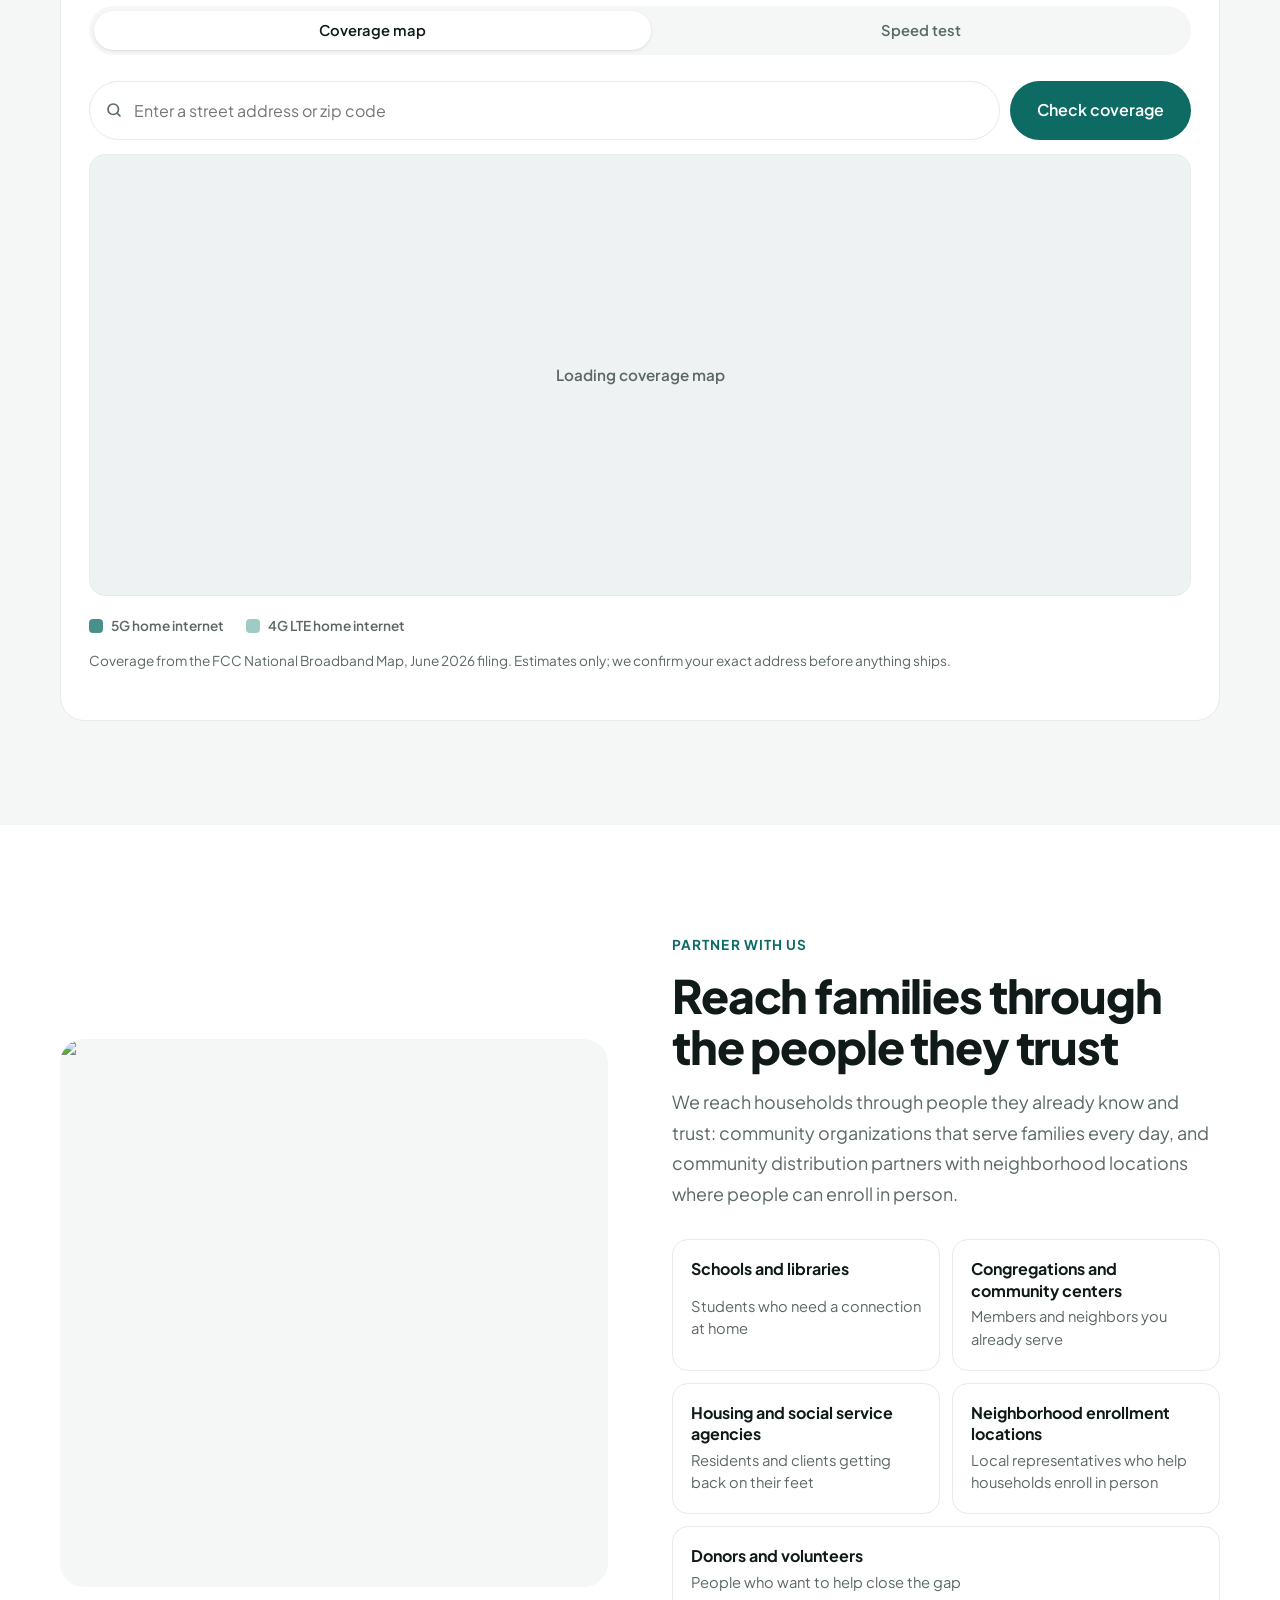
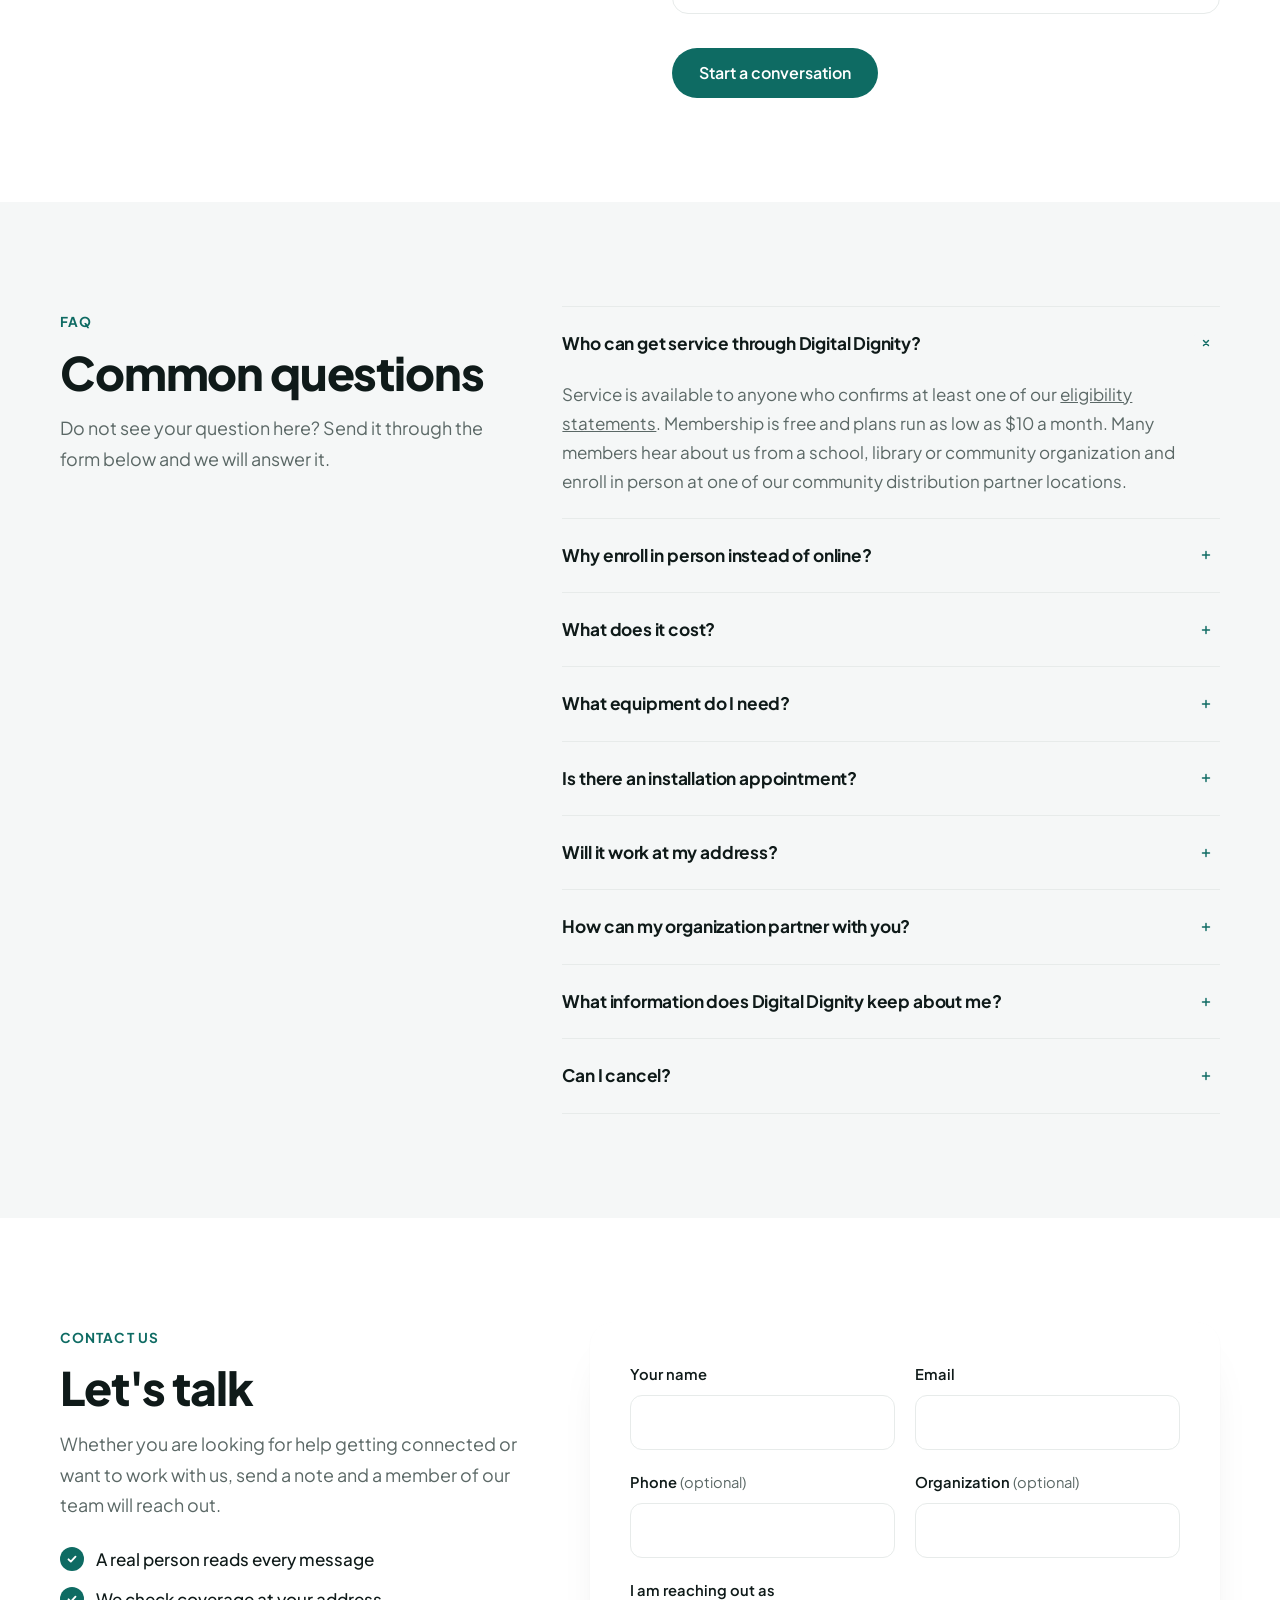
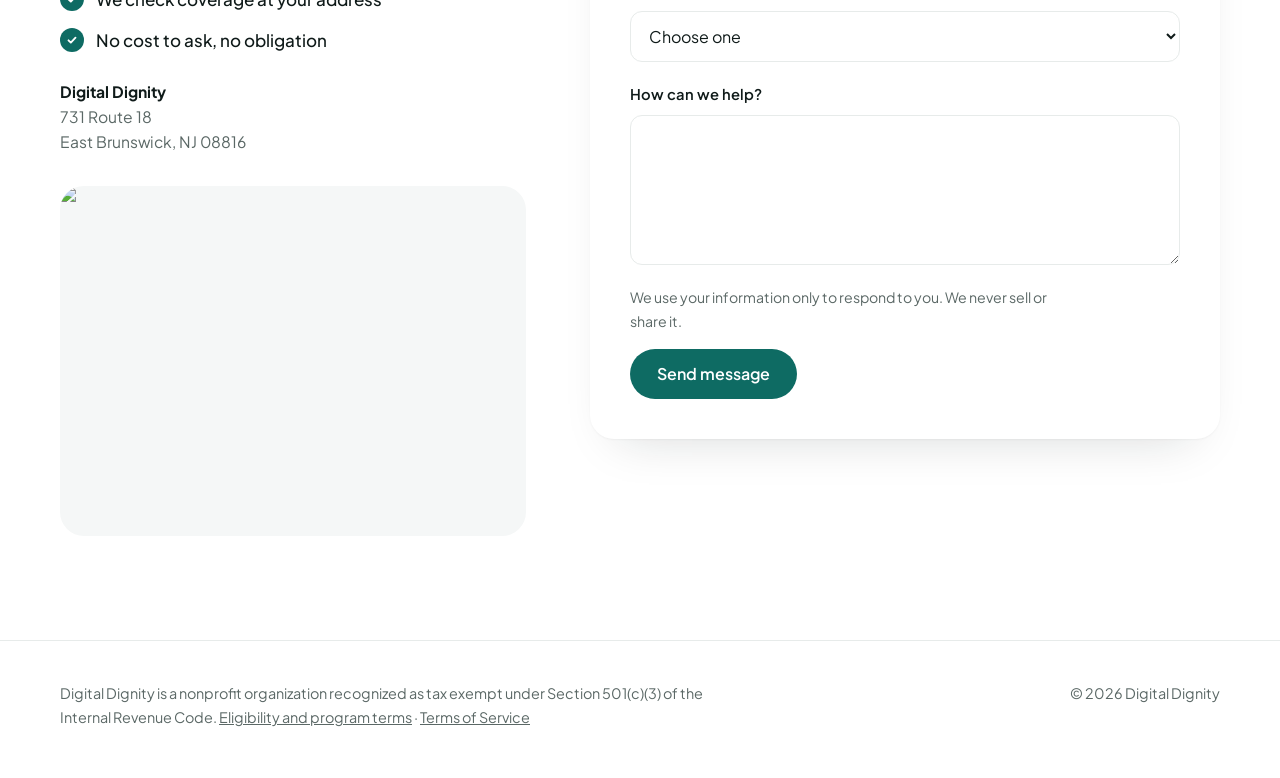
==== commit 26ded703: "Add Terms of Service page for service obtained directly through Digital Dignity Adds terms.html in t" ====
--- a/index.html
+++ b/index.html
@@ -369,7 +369,7 @@
 
 <footer>
   <div class="wrap foot">
-    <p>Digital Dignity is a nonprofit organization recognized as tax exempt under Section 501(c)(3) of the Internal Revenue Code. <a href="eligibility.html">Eligibility and program terms</a></p>
+    <p>Digital Dignity is a nonprofit organization recognized as tax exempt under Section 501(c)(3) of the Internal Revenue Code. <a href="eligibility.html">Eligibility and program terms</a> · <a href="terms.html">Terms of Service</a></p>
     <p>© <span id="year">2026</span> Digital Dignity</p>
   </div>
 </footer>
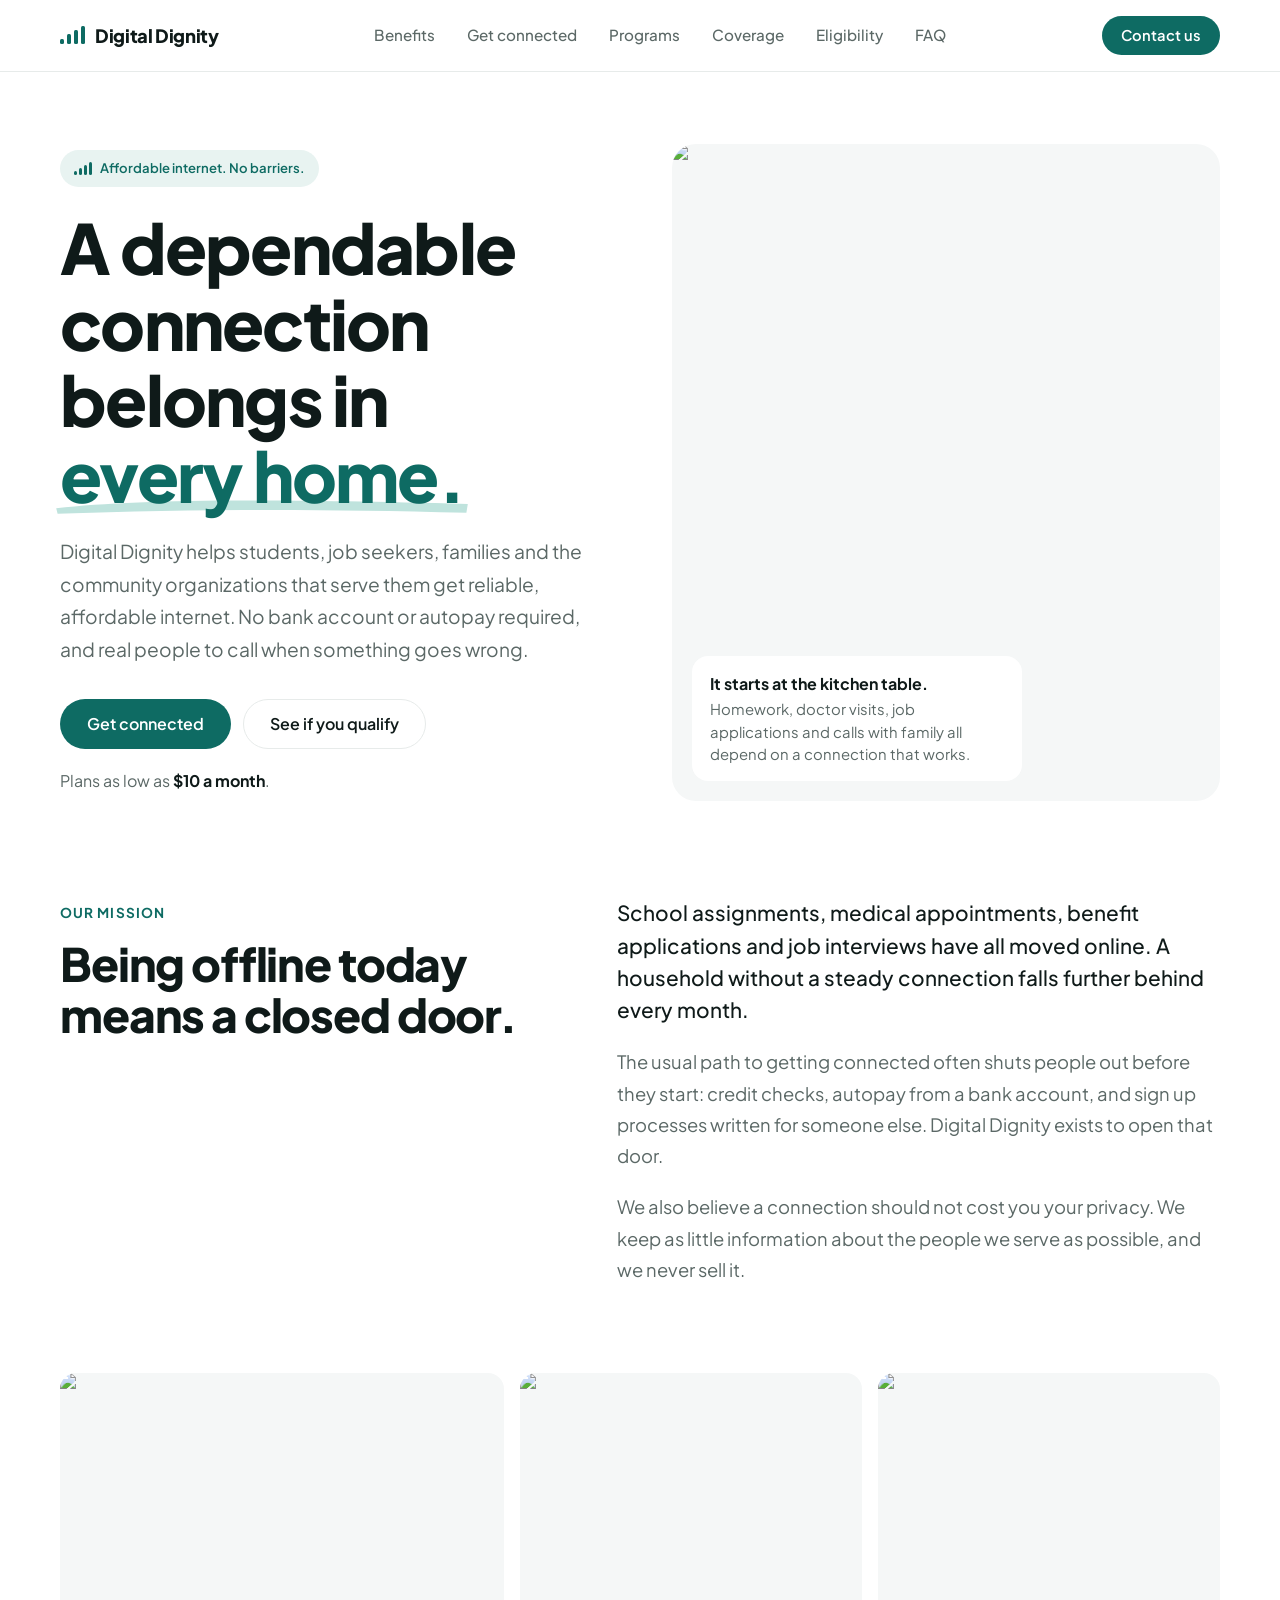
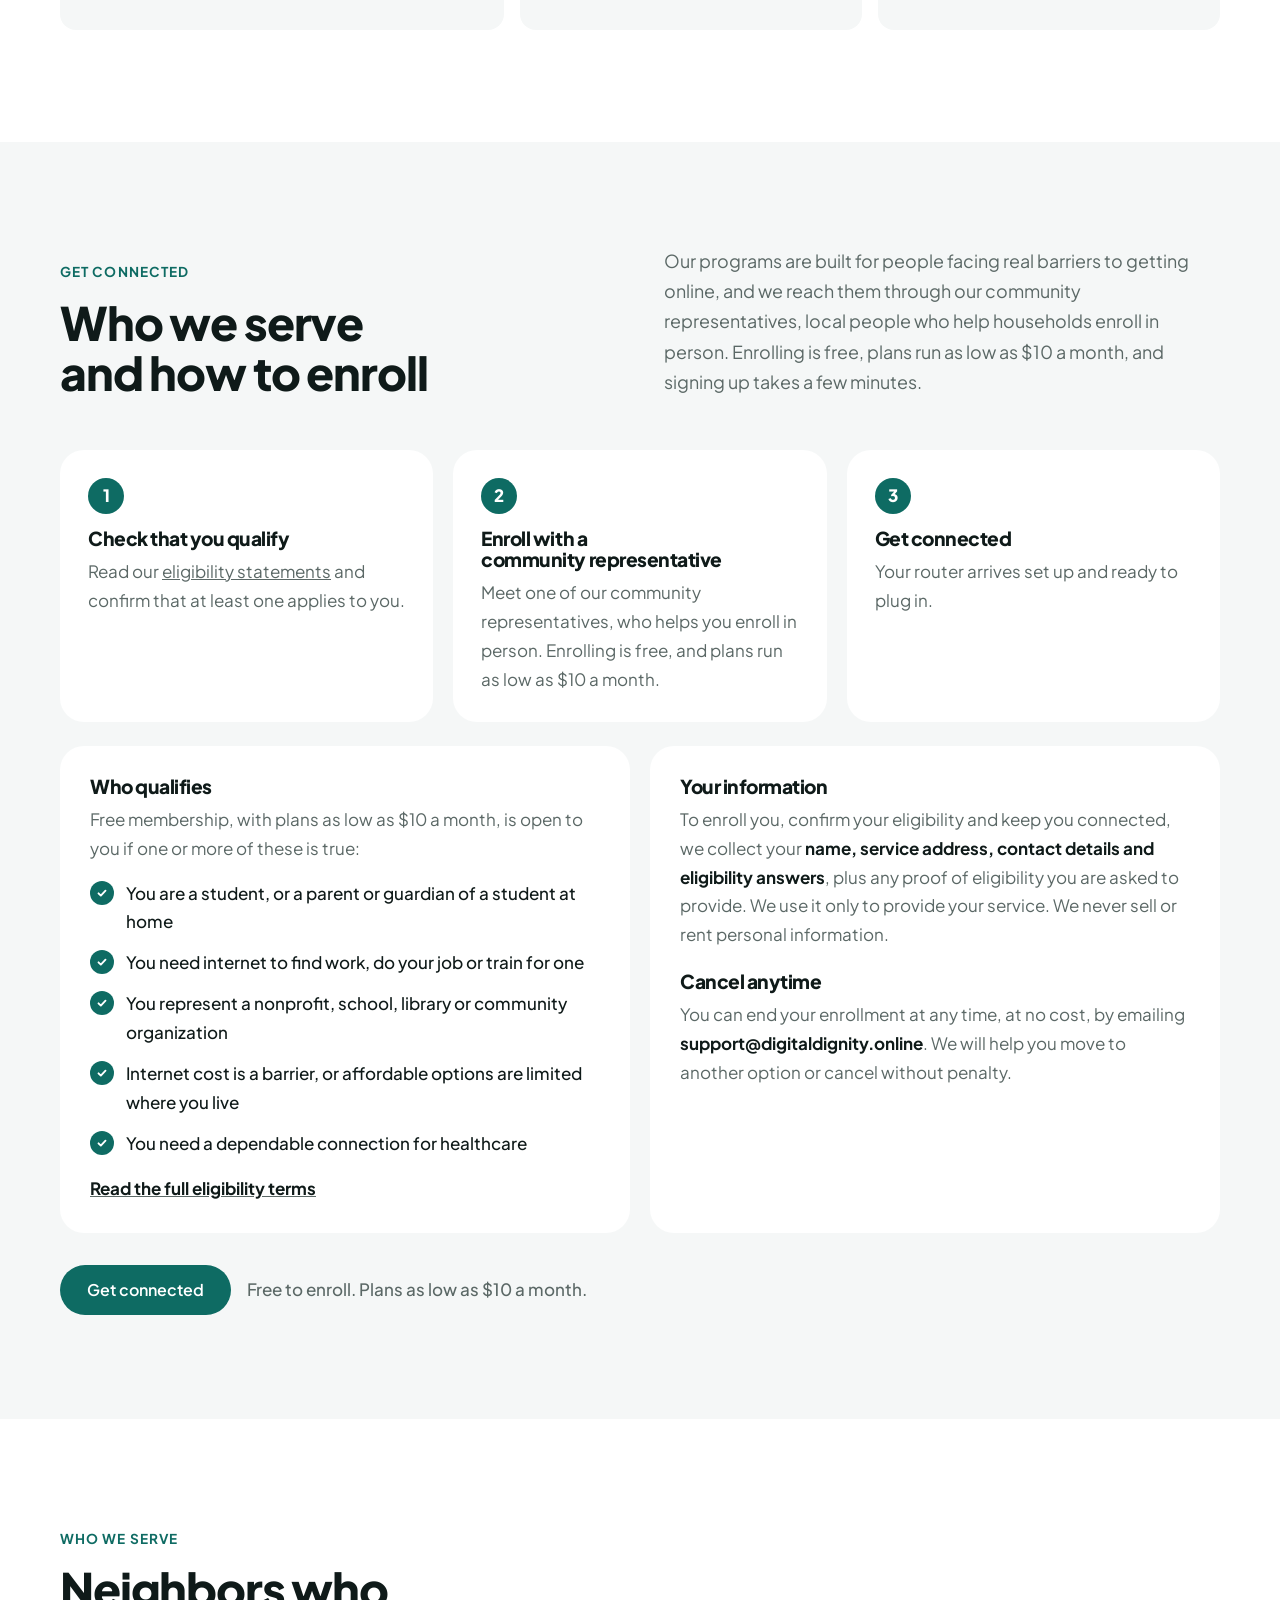
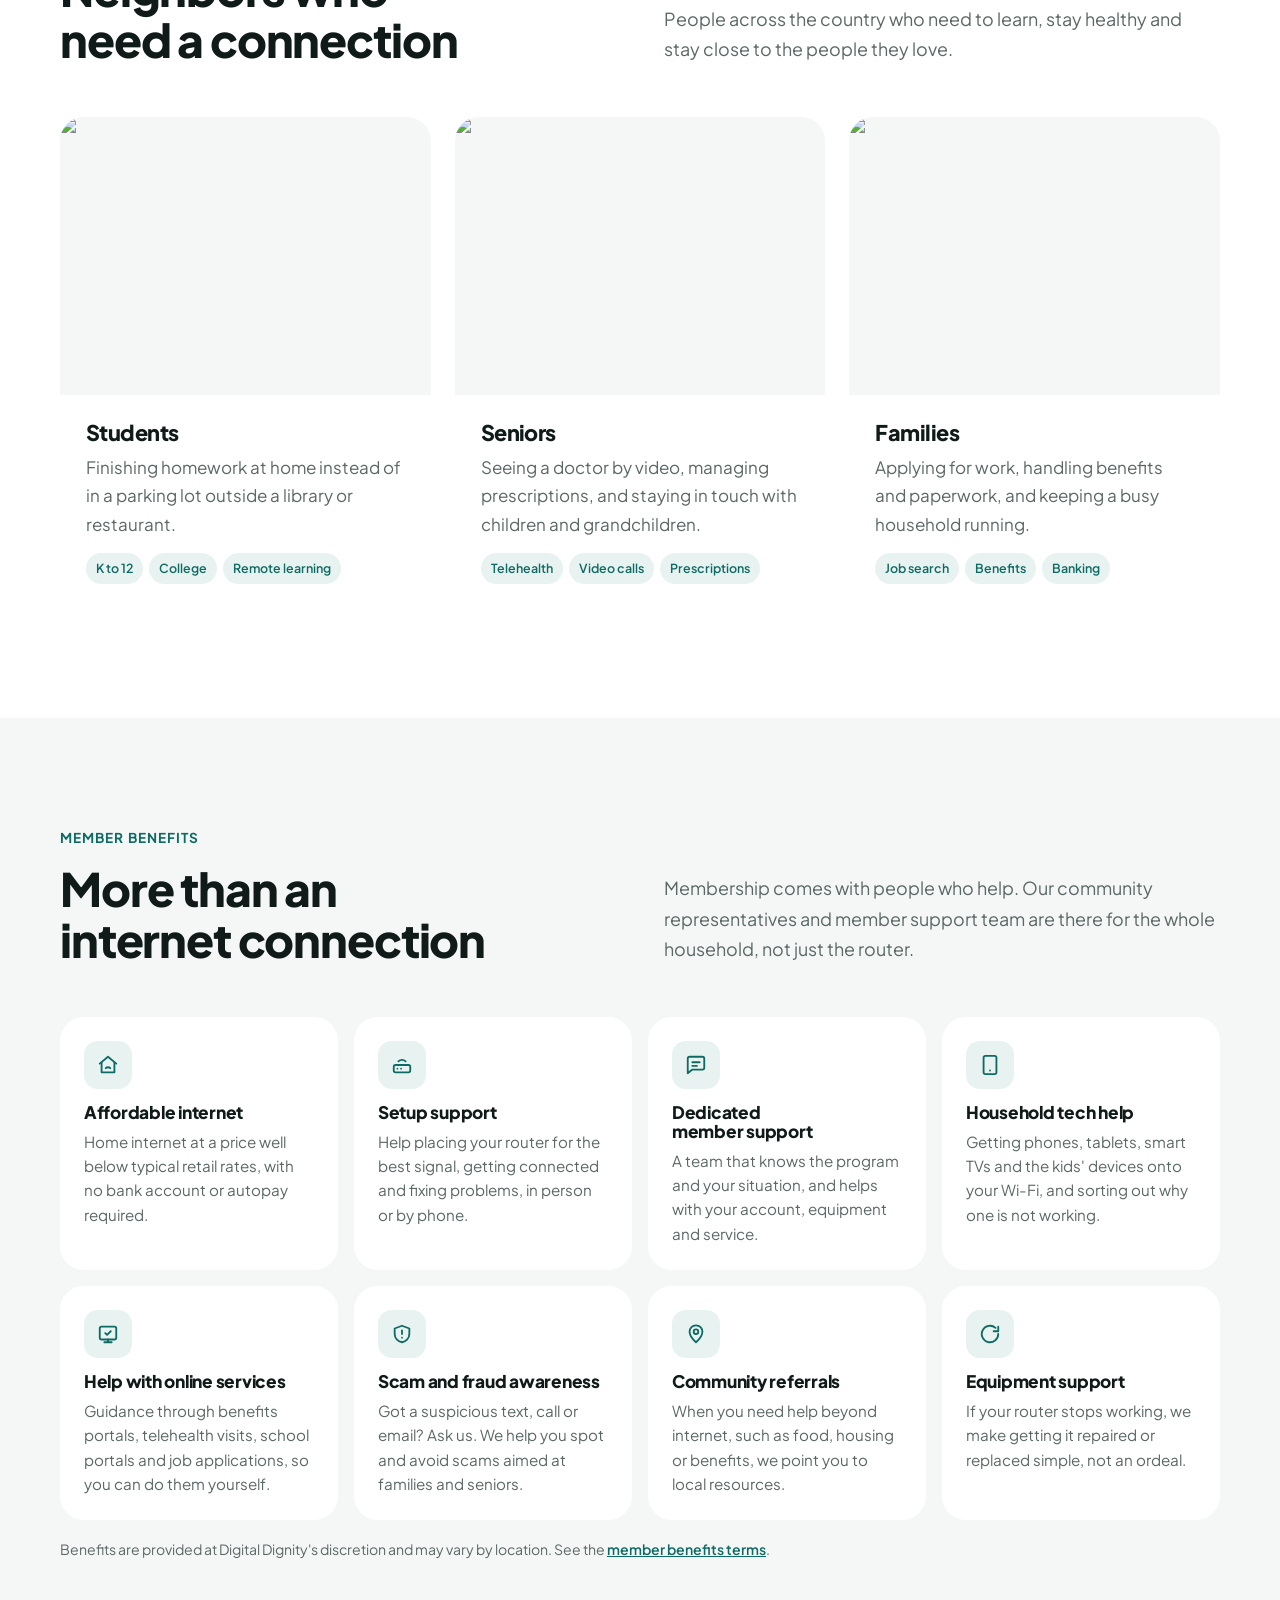
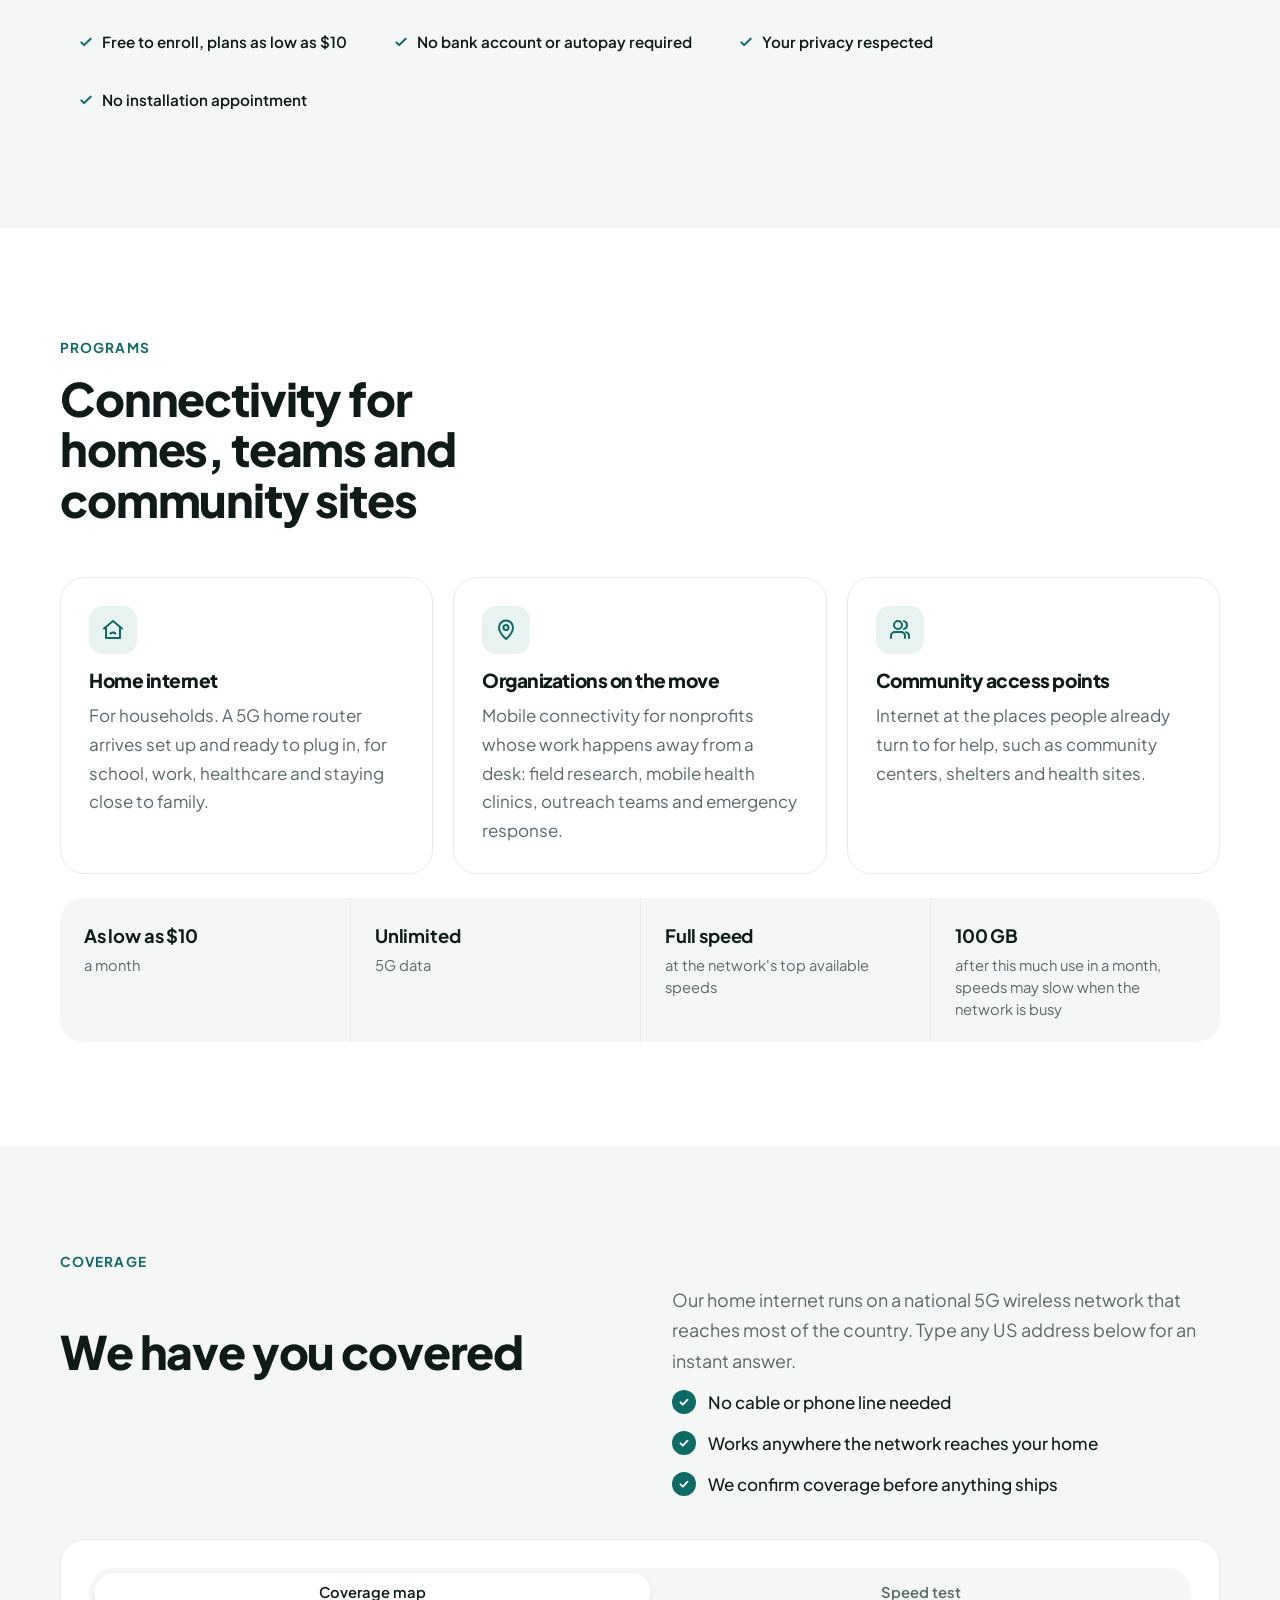
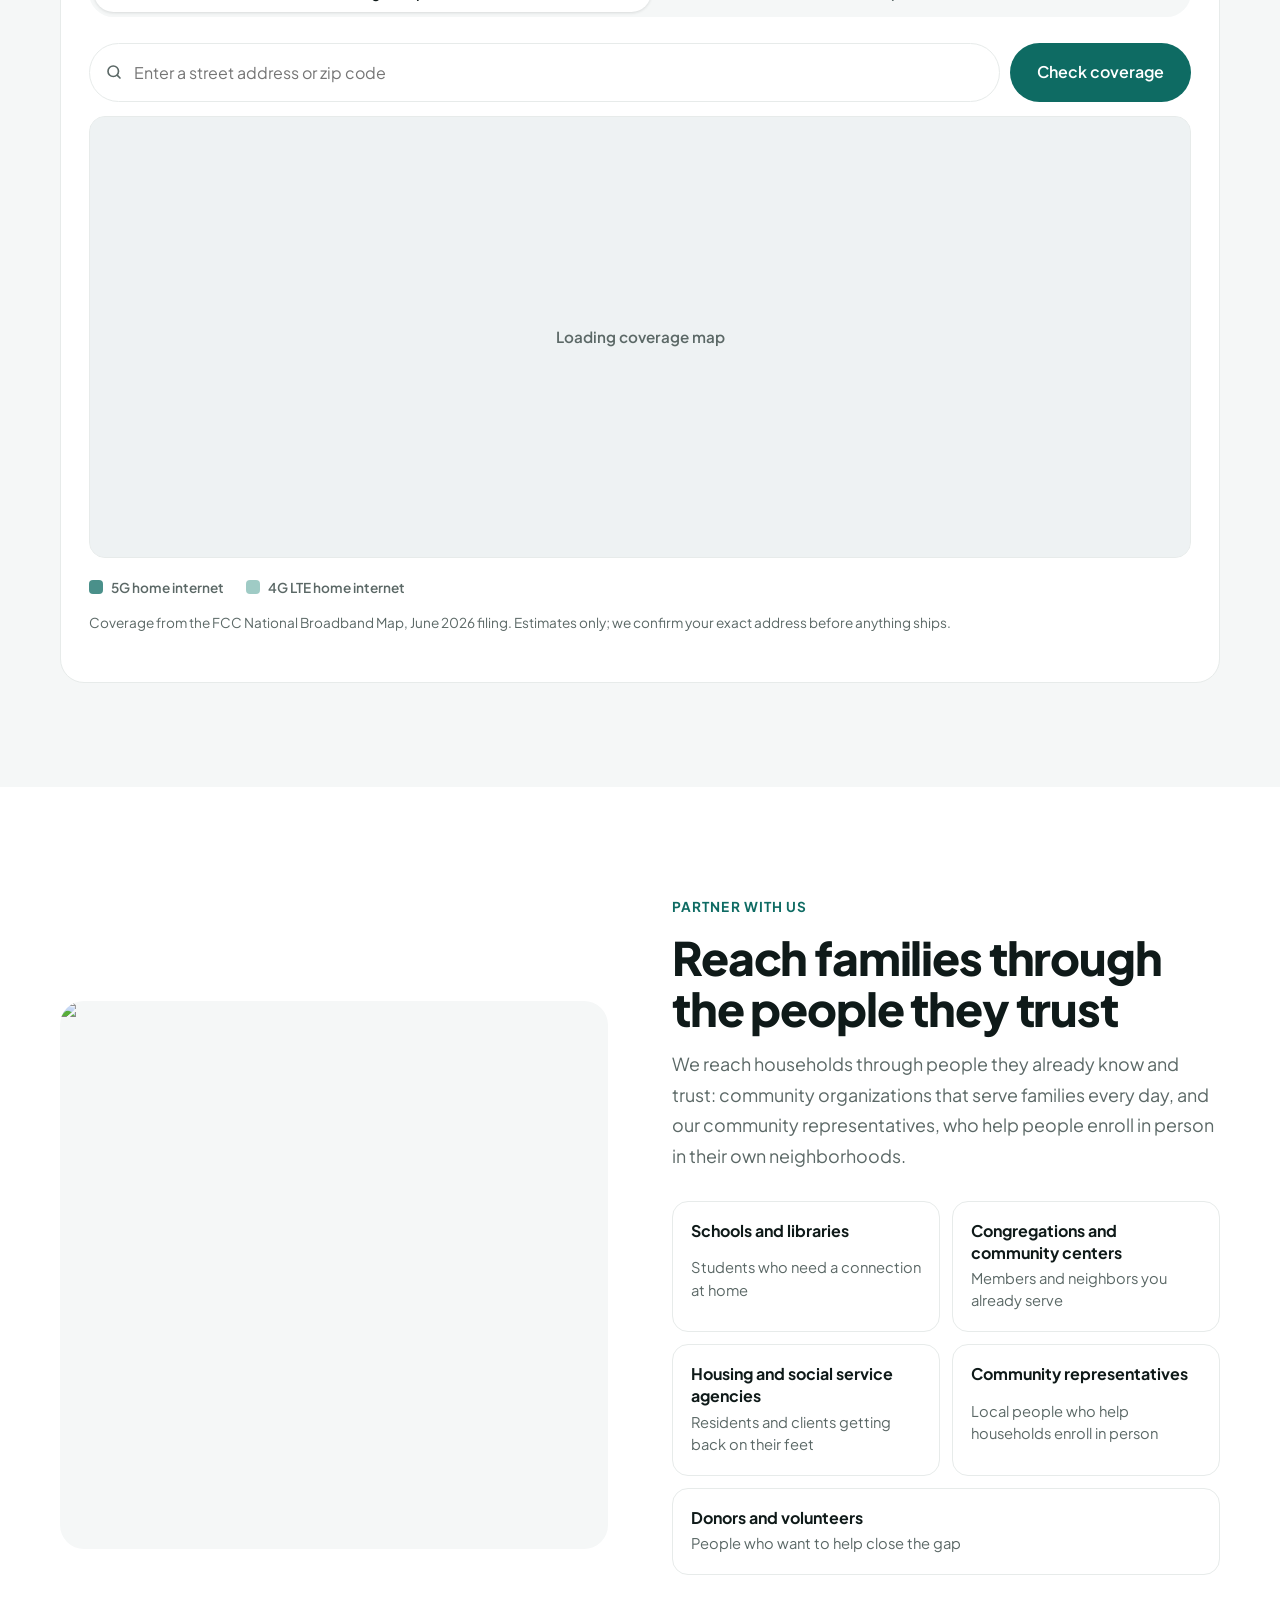
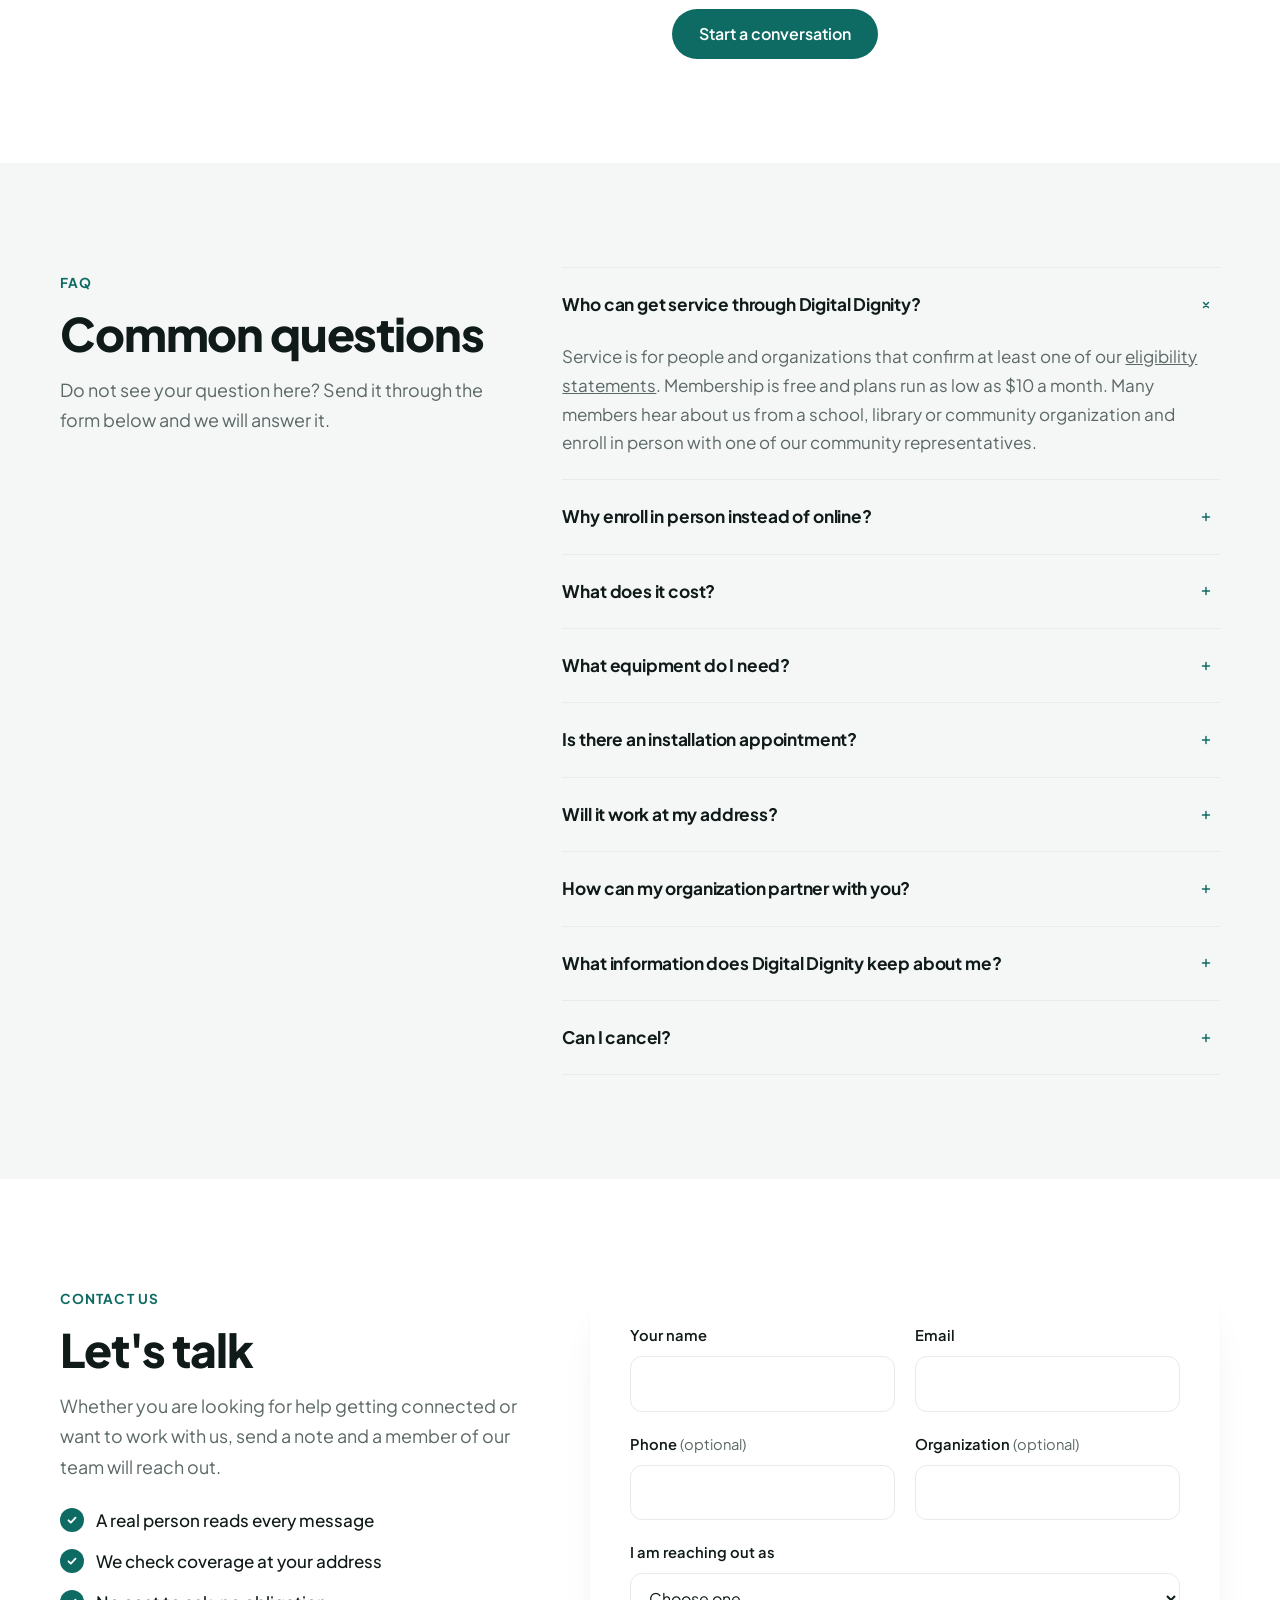
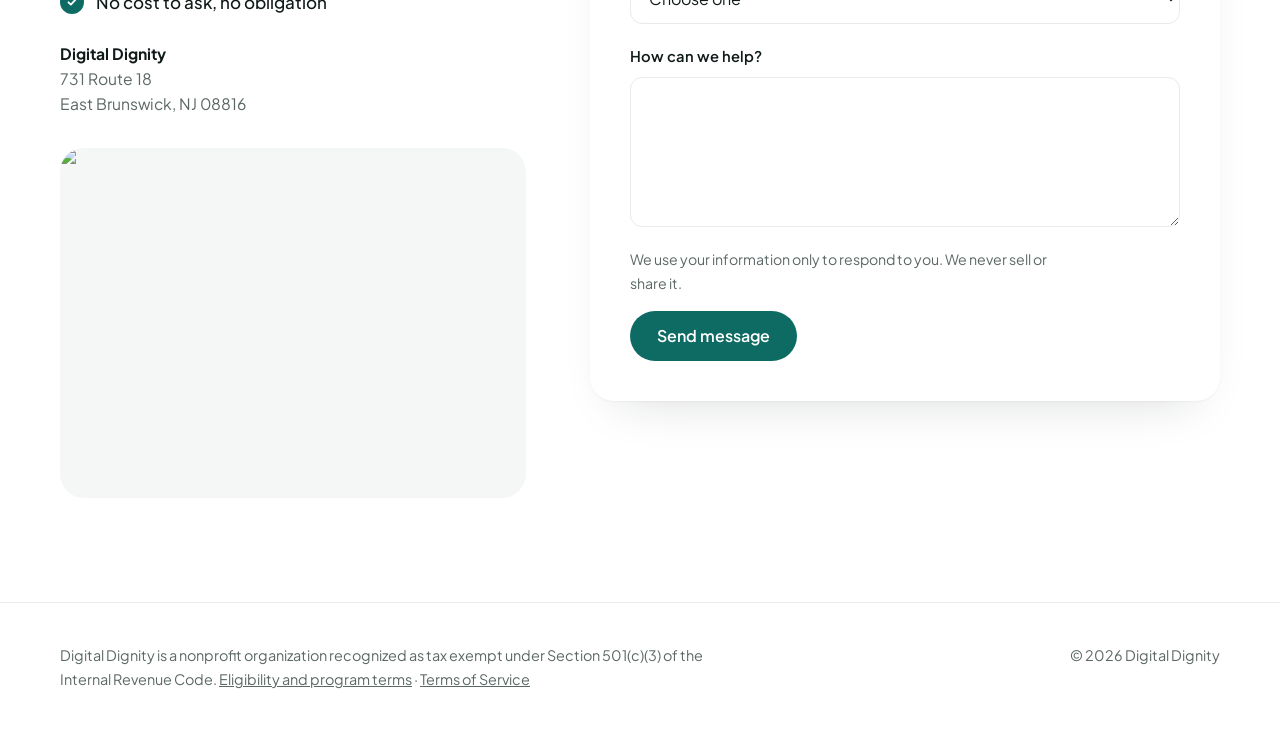
==== commit 9e18d23d: "Use community representatives wording across the site Co-Authored-By: Claude Fable 5.2 <noreply@anth" ====
--- a/index.html
+++ b/index.html
@@ -86,11 +86,11 @@
           <span class="kicker">Get connected</span>
           <h2>Who we serve and how to enroll</h2>
         </div>
-        <p>Our programs are built for people facing real barriers to getting online, and we reach them through a network of community distribution partners: neighborhood locations and local representatives who help households enroll in person. Enrolling is free, plans run as low as $10 a month, and signing up takes a few minutes.</p>
+        <p>Our programs are built for people facing real barriers to getting online, and we reach them through our community representatives, local people who help households enroll in person. Enrolling is free, plans run as low as $10 a month, and signing up takes a few minutes.</p>
       </div>
       <ol class="join-steps">
         <li><span class="num">1</span><h3>Check that you qualify</h3><p>Read our <a href="eligibility.html">eligibility statements</a> and confirm that at least one applies to you.</p></li>
-        <li><span class="num">2</span><h3>Enroll with a community partner</h3><p>Visit one of our community distribution partners, where a local representative helps you enroll in person. Enrolling is free, and plans run as low as $10 a month.</p></li>
+        <li><span class="num">2</span><h3>Enroll with a community representative</h3><p>Meet one of our community representatives, who helps you enroll in person. Enrolling is free, and plans run as low as $10 a month.</p></li>
         <li><span class="num">3</span><h3>Get connected</h3><p>Your router arrives set up and ready to plug in.</p></li>
       </ol>
       <div class="member-grid">
@@ -268,12 +268,12 @@
       <div class="partner-copy">
         <span class="kicker">Partner with us</span>
         <h2>Reach families through the people they trust</h2>
-        <p>We reach households through people they already know and trust: community organizations that serve families every day, and community distribution partners with neighborhood locations where people can enroll in person.</p>
+        <p>We reach households through people they already know and trust: community organizations that serve families every day, and our community representatives, who help people enroll in person in their own neighborhoods.</p>
         <ul class="partner-list">
           <li><strong>Schools and libraries</strong><span>Students who need a connection at home</span></li>
           <li><strong>Congregations and community centers</strong><span>Members and neighbors you already serve</span></li>
           <li><strong>Housing and social service agencies</strong><span>Residents and clients getting back on their feet</span></li>
-          <li><strong>Neighborhood enrollment locations</strong><span>Local representatives who help households enroll in person</span></li>
+          <li><strong>Community representatives</strong><span>Local people who help households enroll in person</span></li>
           <li><strong>Donors and volunteers</strong><span>People who want to help close the gap</span></li>
         </ul>
         <a class="btn btn-primary" href="#contact">Start a conversation</a>
@@ -289,8 +289,8 @@
         <p>Do not see your question here? Send it through the form below and we will answer it.</p>
       </div>
       <div class="faq">
-        <details open><summary>Who can get service through Digital Dignity?</summary><p>Service is available to anyone who confirms at least one of our <a href="eligibility.html">eligibility statements</a>. Membership is free and plans run as low as $10 a month. Many members hear about us from a school, library or community organization and enroll in person at one of our community distribution partner locations.</p></details>
-        <details><summary>Why enroll in person instead of online?</summary><p>Many of the households we serve have been let down by online sign ups, or have never heard of a program like ours. Our community distribution partners have neighborhood locations where a local representative can answer questions, help confirm eligibility and get your household set up in person.</p></details>
+        <details open><summary>Who can get service through Digital Dignity?</summary><p>Service is for people and organizations that confirm at least one of our <a href="eligibility.html">eligibility statements</a>. Membership is free and plans run as low as $10 a month. Many members hear about us from a school, library or community organization and enroll in person with one of our community representatives.</p></details>
+        <details><summary>Why enroll in person instead of online?</summary><p>Many of the households we serve have been let down by online sign ups, or have never heard of a program like ours. Our community representatives can answer questions, help confirm eligibility and get your household set up in person.</p></details>
         <details><summary>What does it cost?</summary><p>Enrolling is free. Plans run as low as $10 a month, and you do not need a bank account or autopay to sign up.</p></details>
         <details><summary>What equipment do I need?</summary><p>Just your own phones, tablets or computers. We provide a home internet router that is set up before it reaches you. Plug it in and connect your devices.</p></details>
         <details><summary>Is there an installation appointment?</summary><p>No. Service runs over a 5G wireless network, so there are no cables to run and no technician visit.</p></details>
@@ -347,7 +347,7 @@
             <option>A school or library</option>
             <option>A community or faith organization</option>
             <option>A housing or social service agency</option>
-            <option>A local business that wants to help households enroll</option>
+            <option>Someone who wants to become a community representative</option>
             <option>A donor or volunteer</option>
             <option>Something else</option>
           </select>
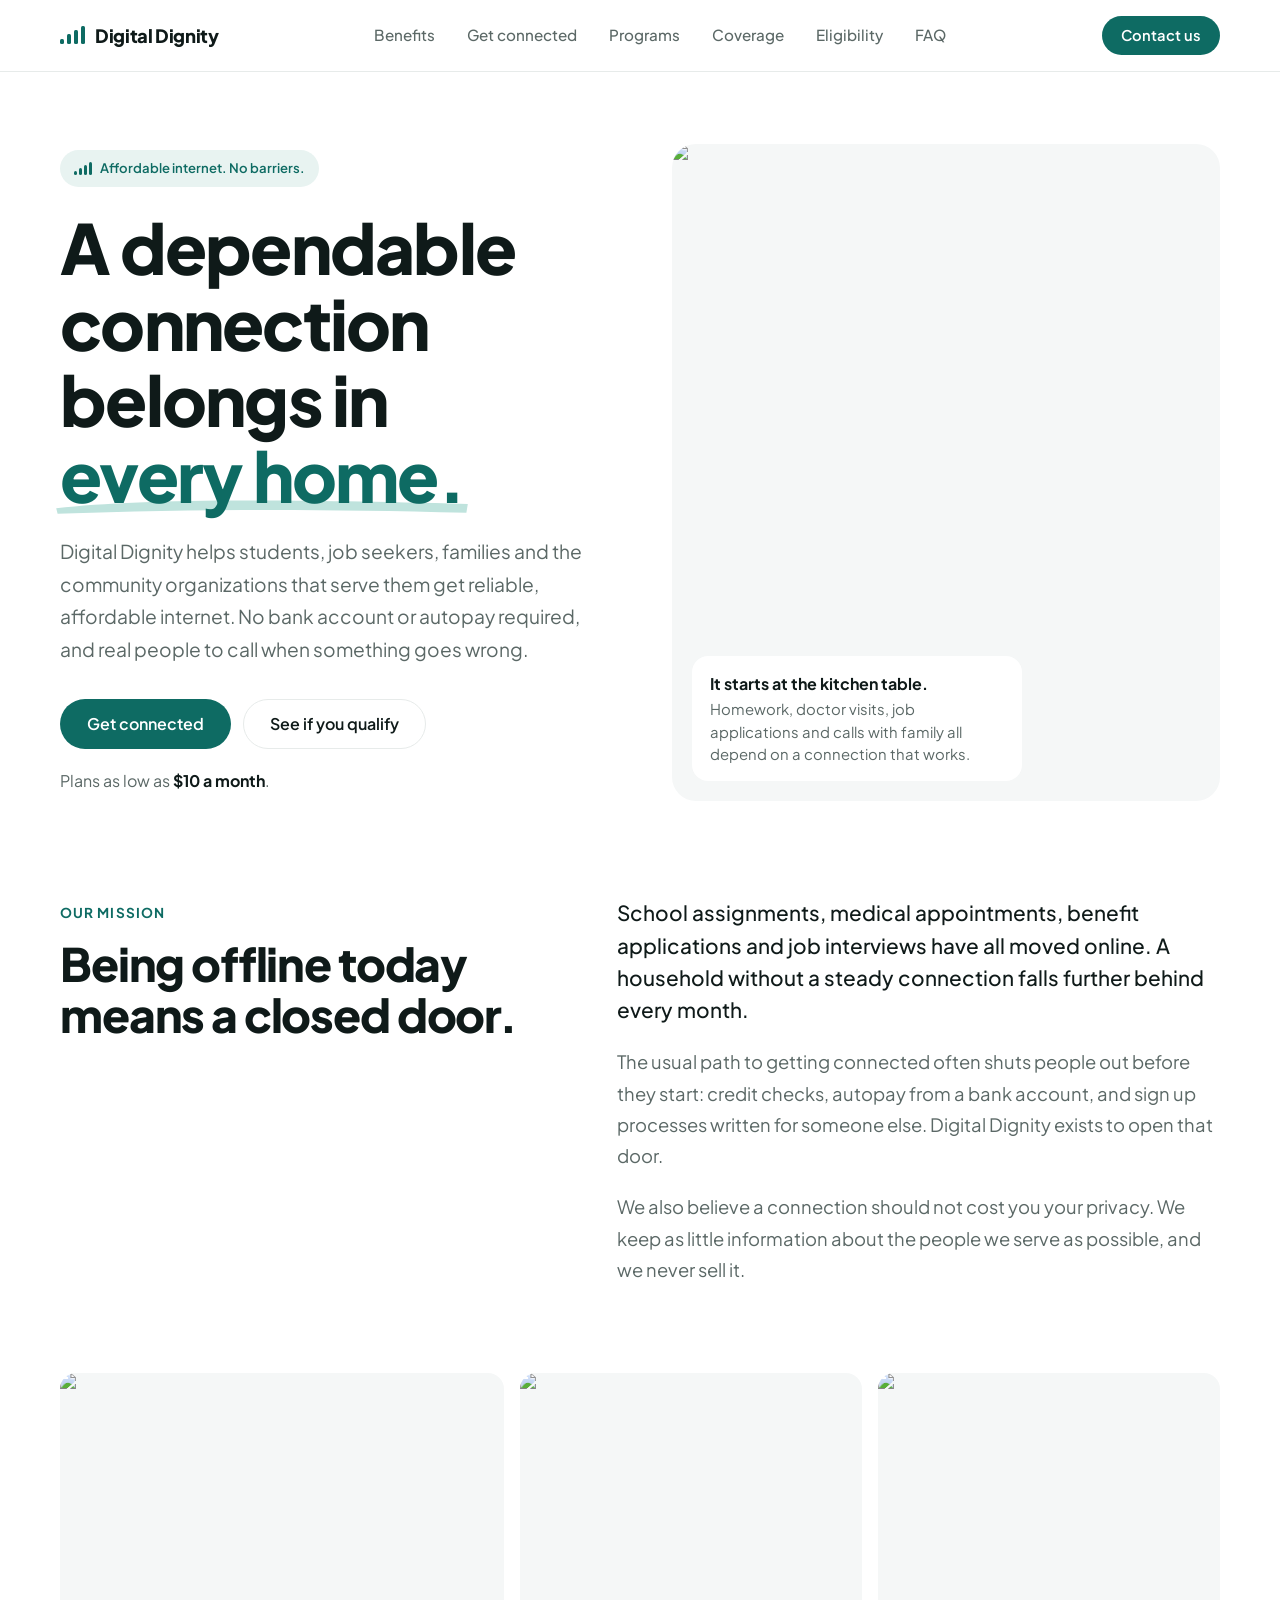
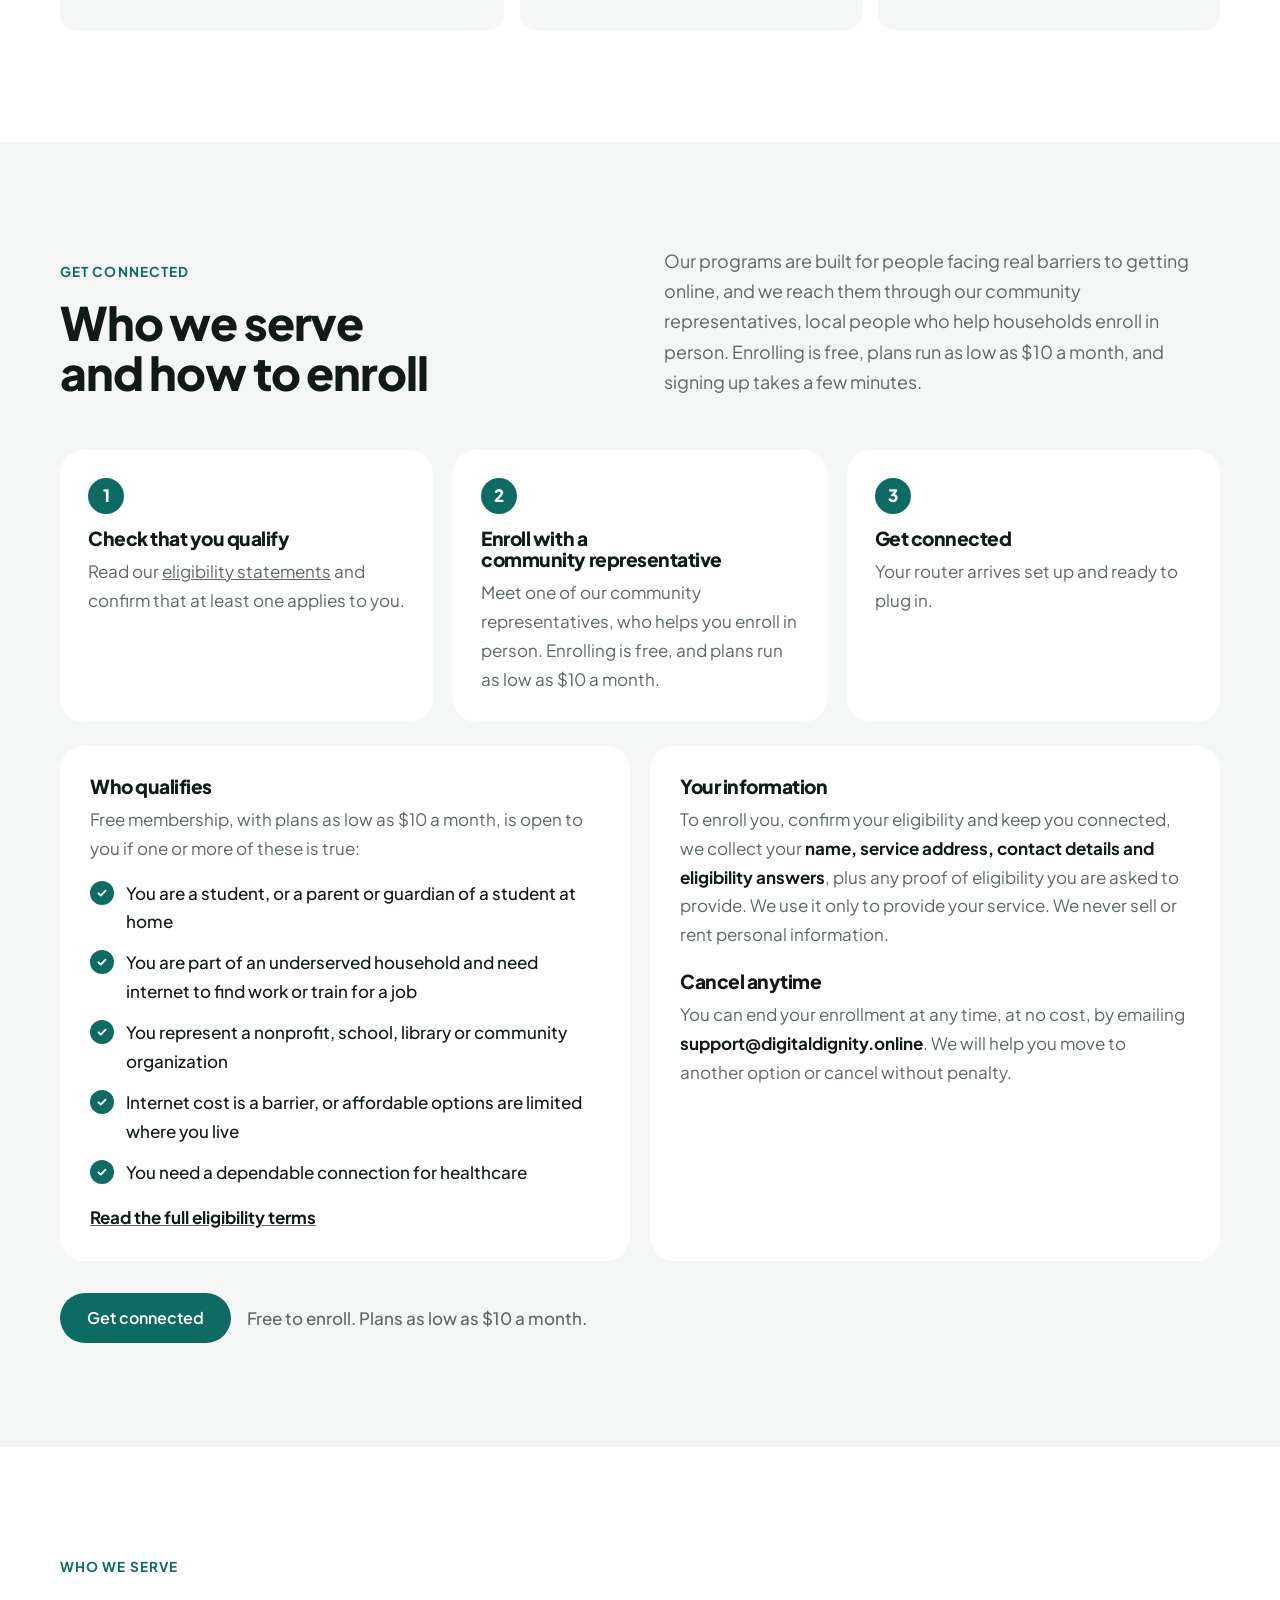
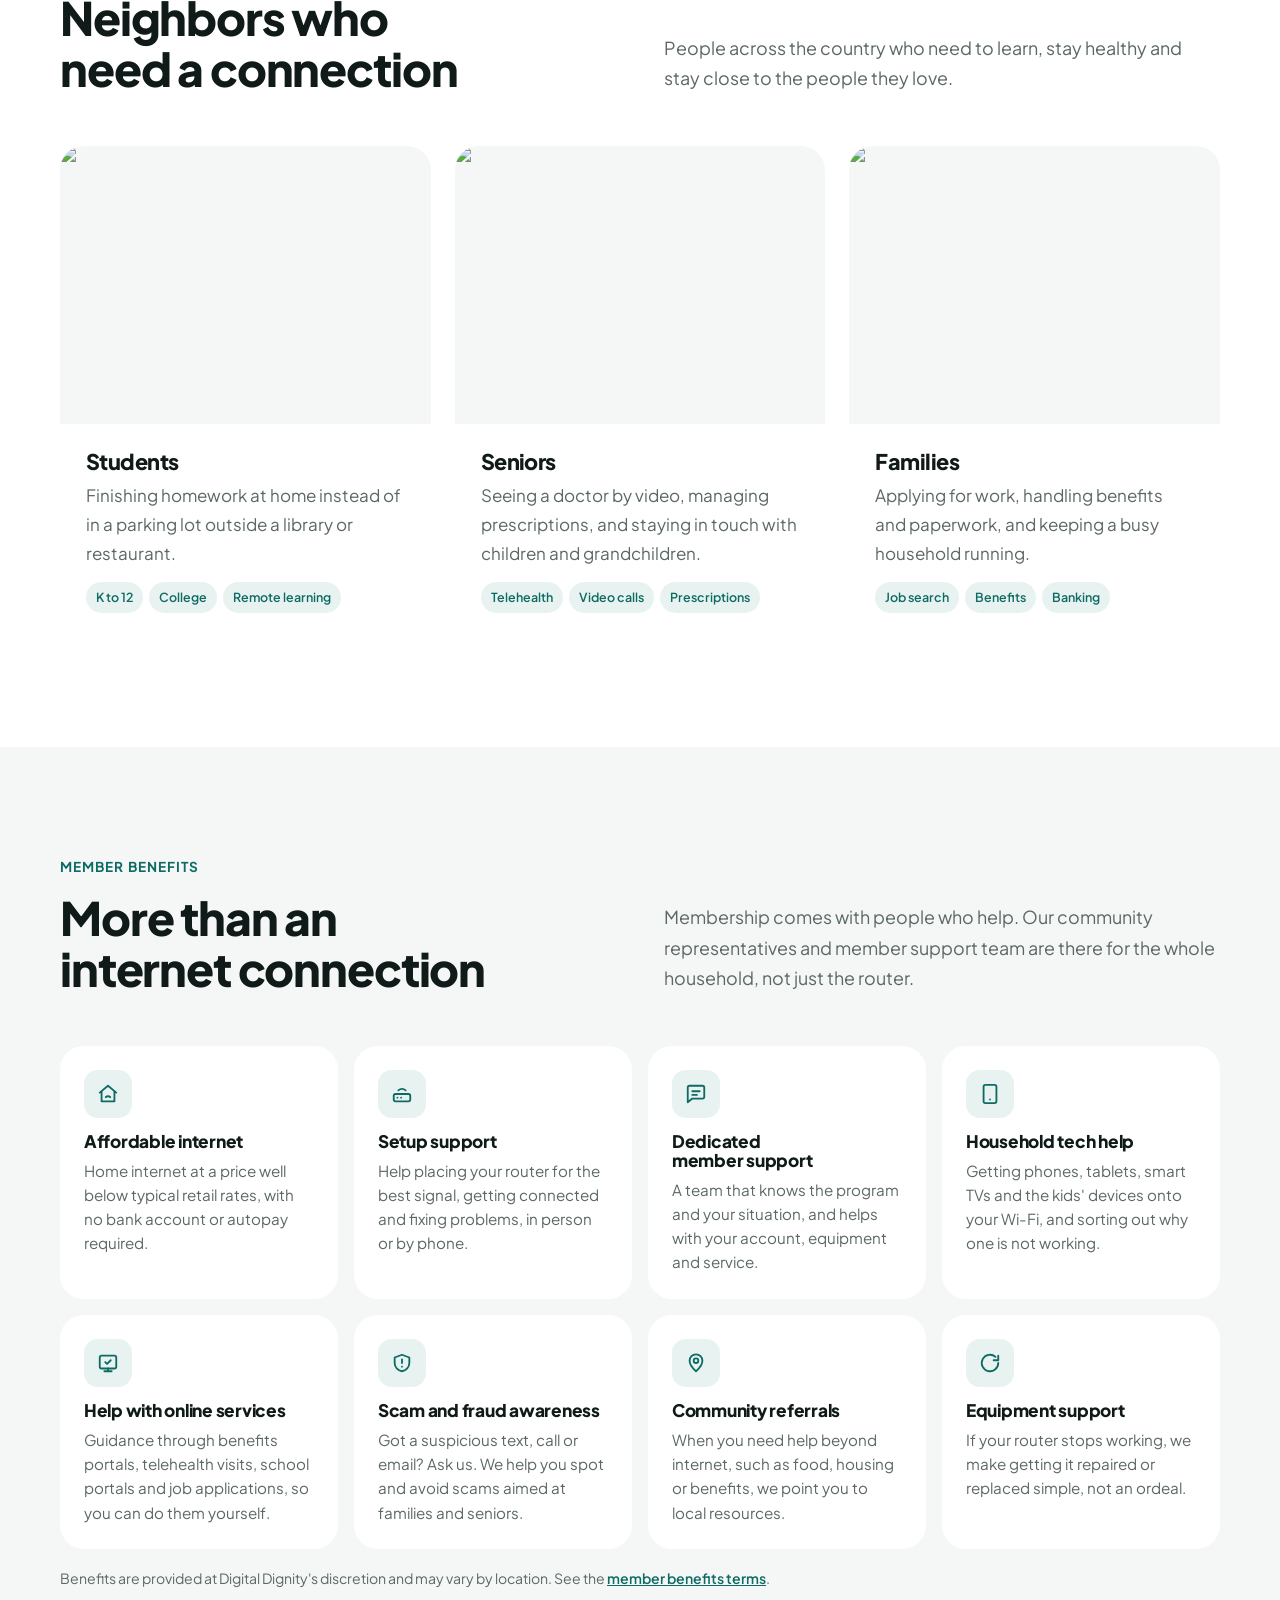
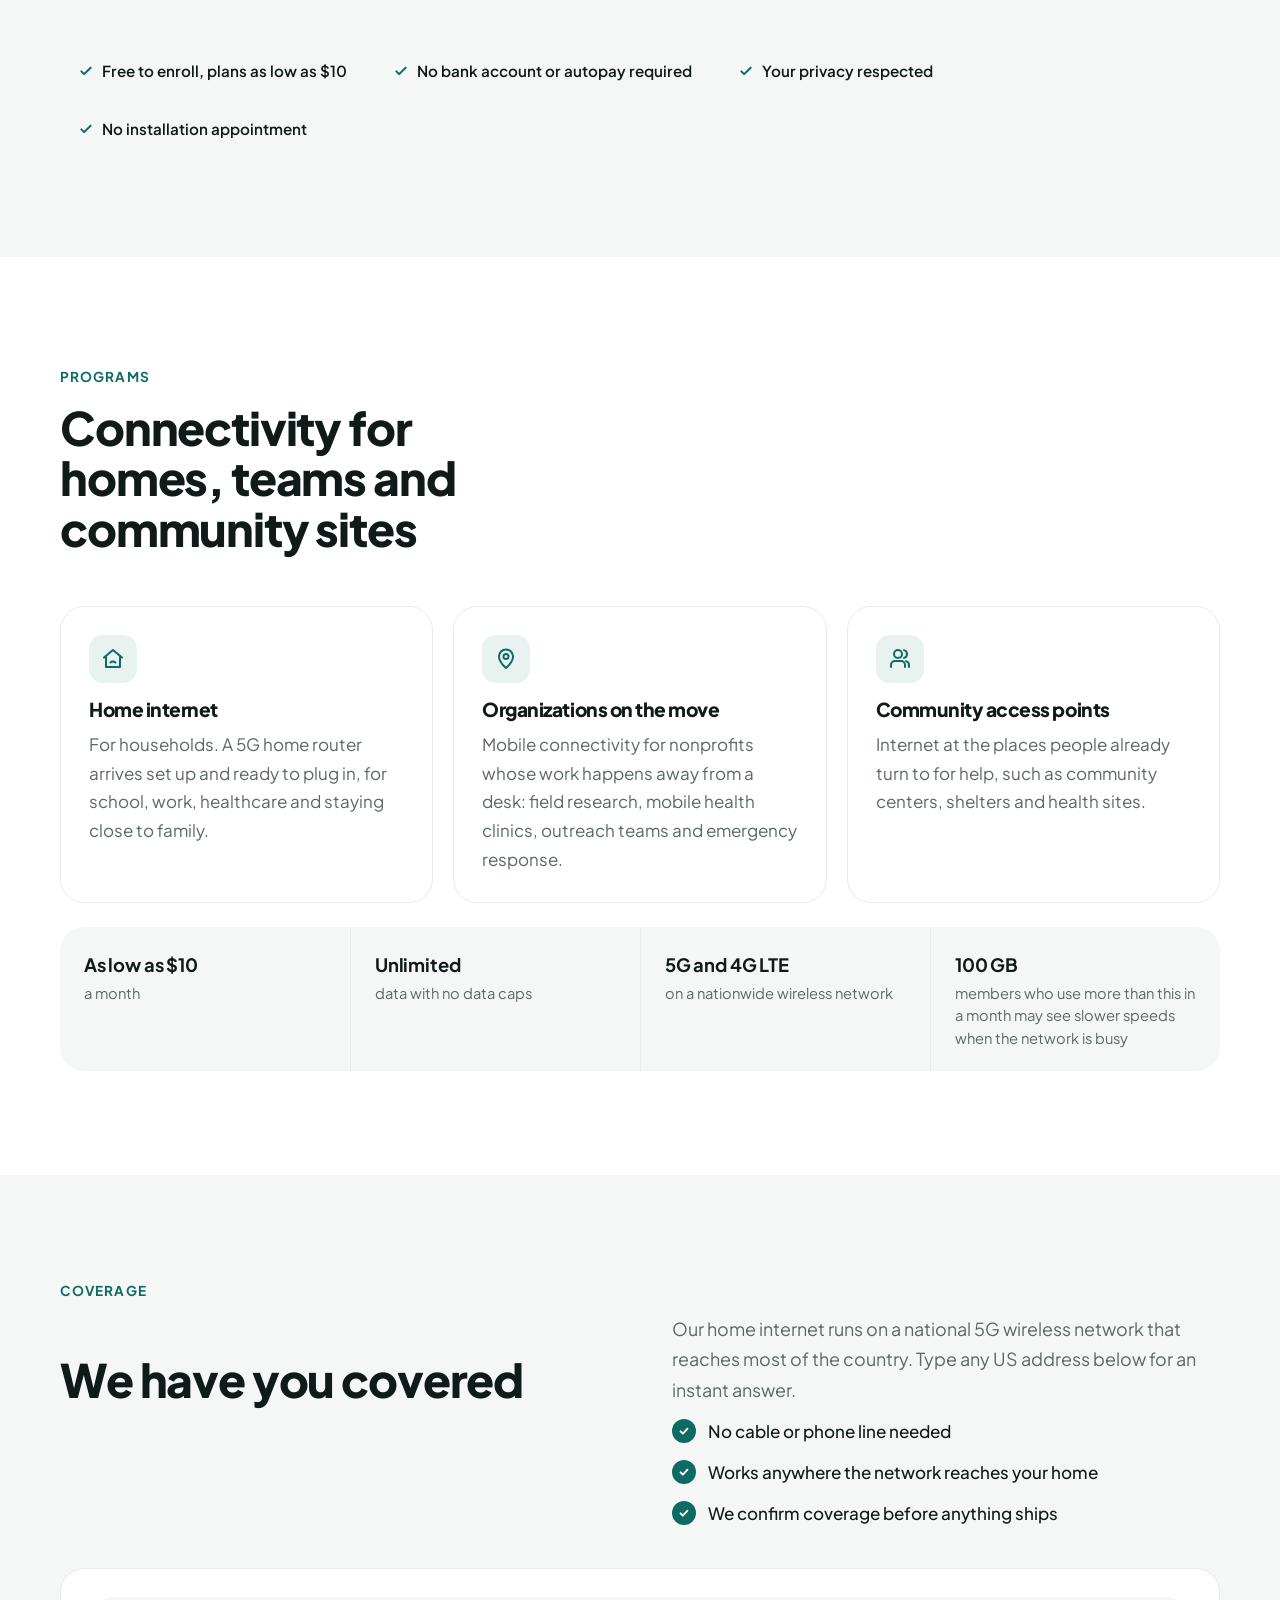
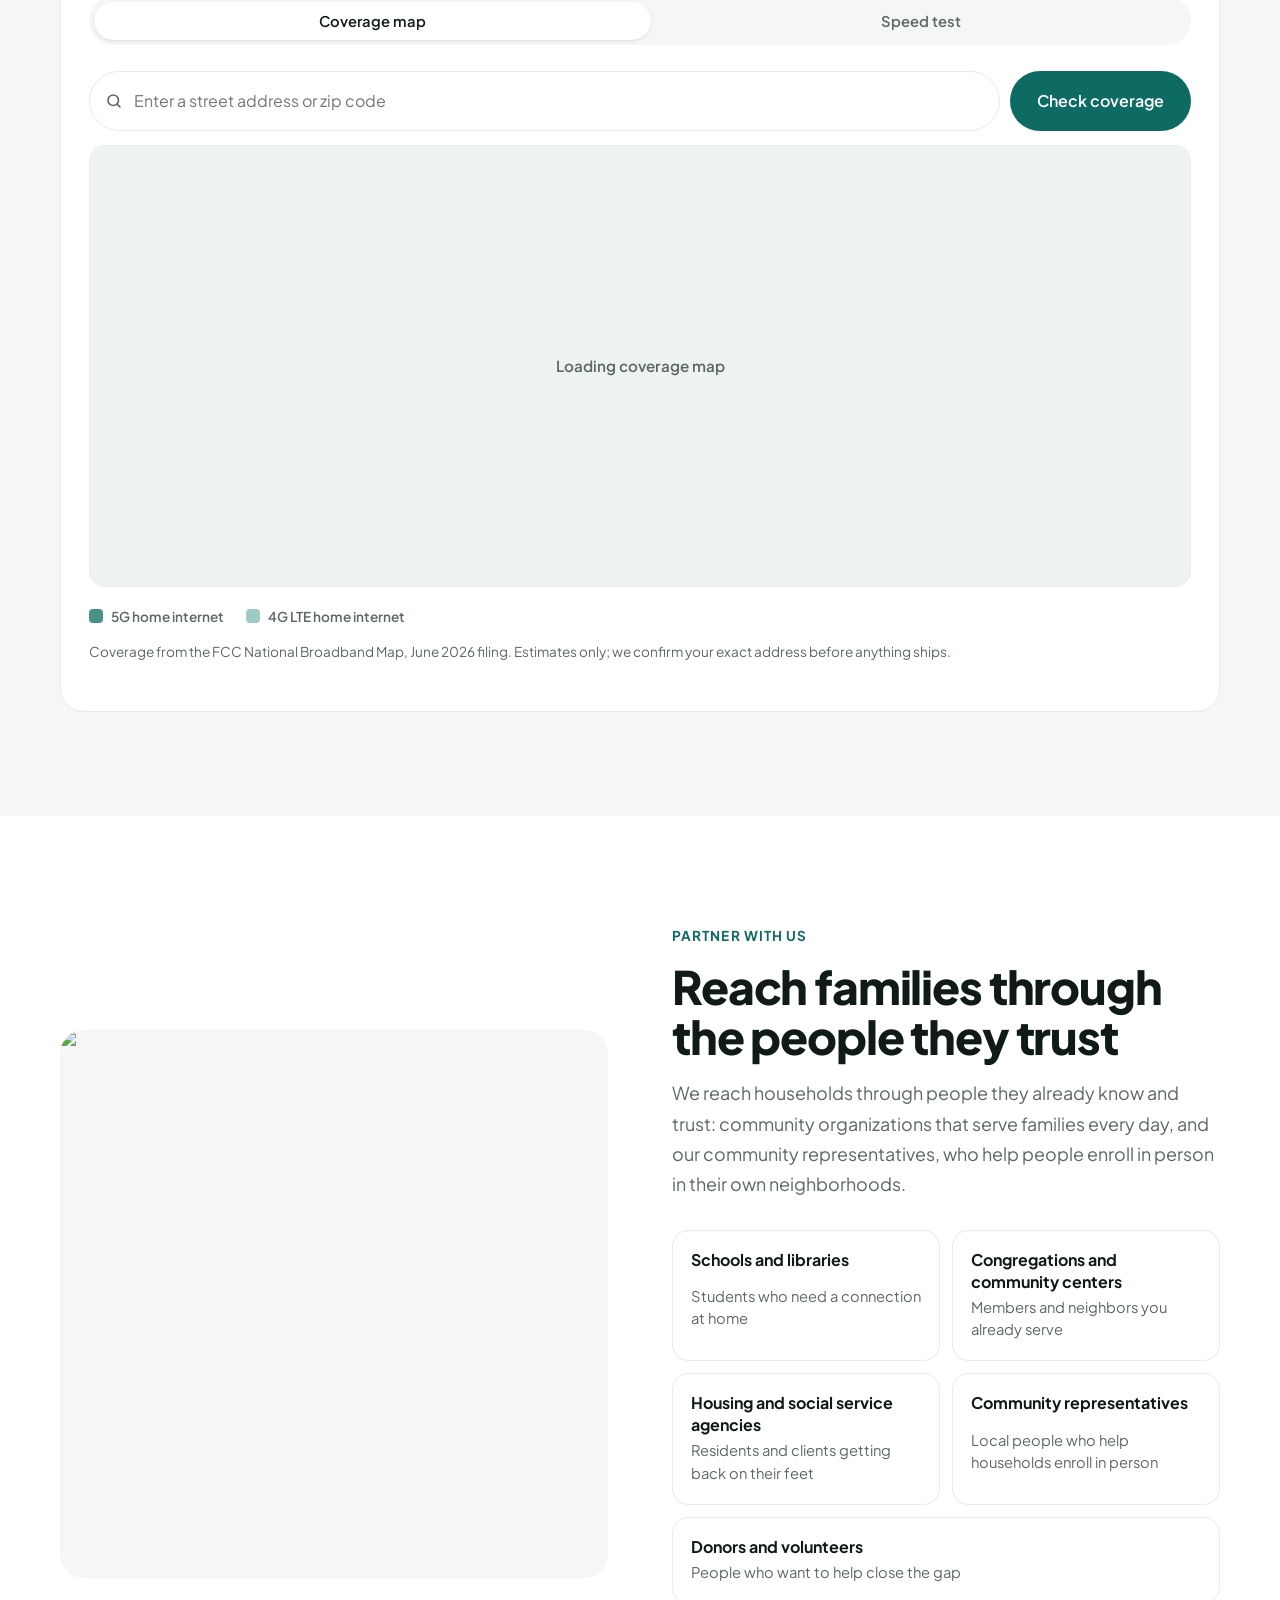
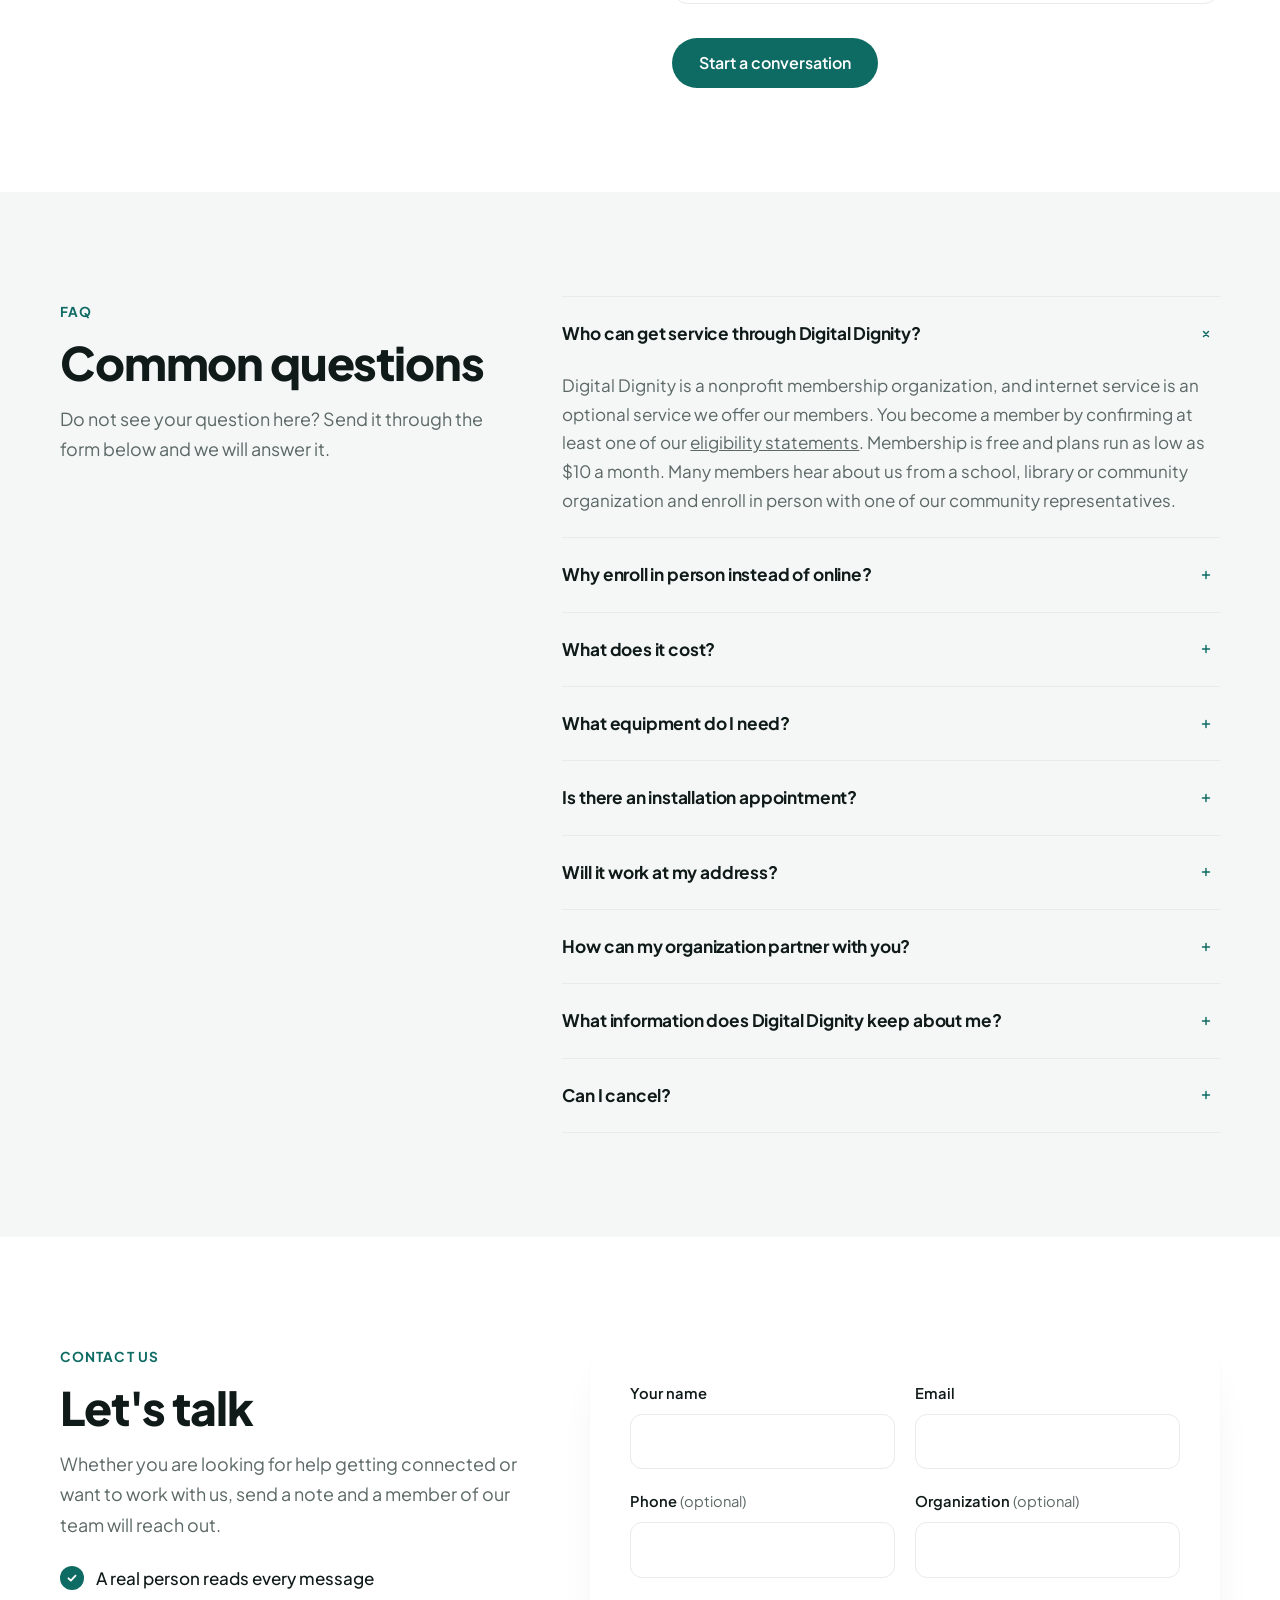
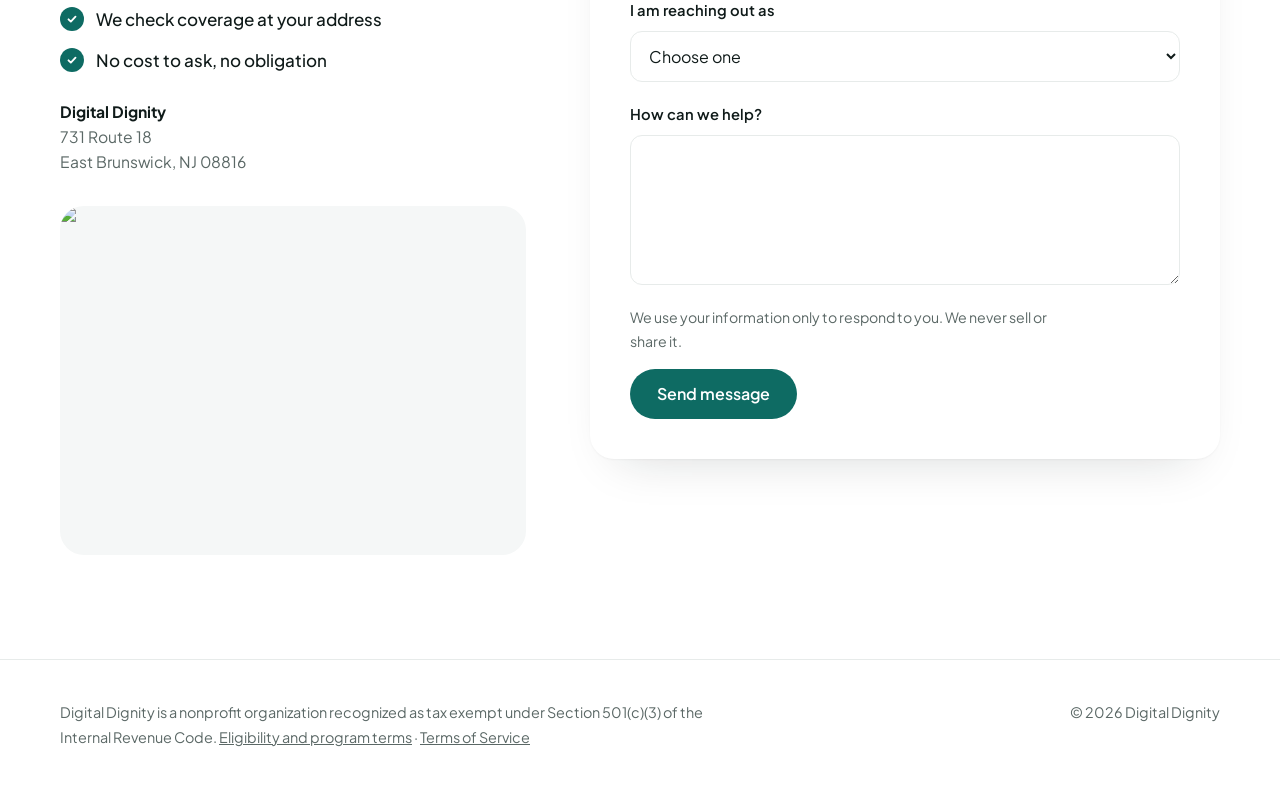
==== commit b6cccf30: "Align plan wording with peer programs, frame service as optional member service, narrow work eligibi" ====
--- a/index.html
+++ b/index.html
@@ -99,7 +99,7 @@
           <p>Free membership, with plans as low as $10 a month, is open to you if one or more of these is true:</p>
           <ul class="checks">
             <li>You are a student, or a parent or guardian of a student at home</li>
-            <li>You need internet to find work, do your job or train for one</li>
+            <li>You are part of an underserved household and need internet to find work or train for a job</li>
             <li>You represent a nonprofit, school, library or community organization</li>
             <li>Internet cost is a barrier, or affordable options are limited where you live</li>
             <li>You need a dependable connection for healthcare</li>
@@ -213,9 +213,9 @@
       </div>
       <ul class="specs" aria-label="Plan details">
         <li><strong>As low as $10</strong><span>a month</span></li>
-        <li><strong>Unlimited</strong><span>5G data</span></li>
-        <li><strong>Full speed</strong><span>at the network's top available speeds</span></li>
-        <li><strong>100 GB</strong><span>after this much use in a month, speeds may slow when the network is busy</span></li>
+        <li><strong>Unlimited</strong><span>data with no data caps</span></li>
+        <li><strong>5G and 4G LTE</strong><span>on a nationwide wireless network</span></li>
+        <li><strong>100 GB</strong><span>members who use more than this in a month may see slower speeds when the network is busy</span></li>
               </ul>
     </div>
   </section>
@@ -289,7 +289,7 @@
         <p>Do not see your question here? Send it through the form below and we will answer it.</p>
       </div>
       <div class="faq">
-        <details open><summary>Who can get service through Digital Dignity?</summary><p>Service is for people and organizations that confirm at least one of our <a href="eligibility.html">eligibility statements</a>. Membership is free and plans run as low as $10 a month. Many members hear about us from a school, library or community organization and enroll in person with one of our community representatives.</p></details>
+        <details open><summary>Who can get service through Digital Dignity?</summary><p>Digital Dignity is a nonprofit membership organization, and internet service is an optional service we offer our members. You become a member by confirming at least one of our <a href="eligibility.html">eligibility statements</a>. Membership is free and plans run as low as $10 a month. Many members hear about us from a school, library or community organization and enroll in person with one of our community representatives.</p></details>
         <details><summary>Why enroll in person instead of online?</summary><p>Many of the households we serve have been let down by online sign ups, or have never heard of a program like ours. Our community representatives can answer questions, help confirm eligibility and get your household set up in person.</p></details>
         <details><summary>What does it cost?</summary><p>Enrolling is free. Plans run as low as $10 a month, and you do not need a bank account or autopay to sign up.</p></details>
         <details><summary>What equipment do I need?</summary><p>Just your own phones, tablets or computers. We provide a home internet router that is set up before it reaches you. Plug it in and connect your devices.</p></details>
